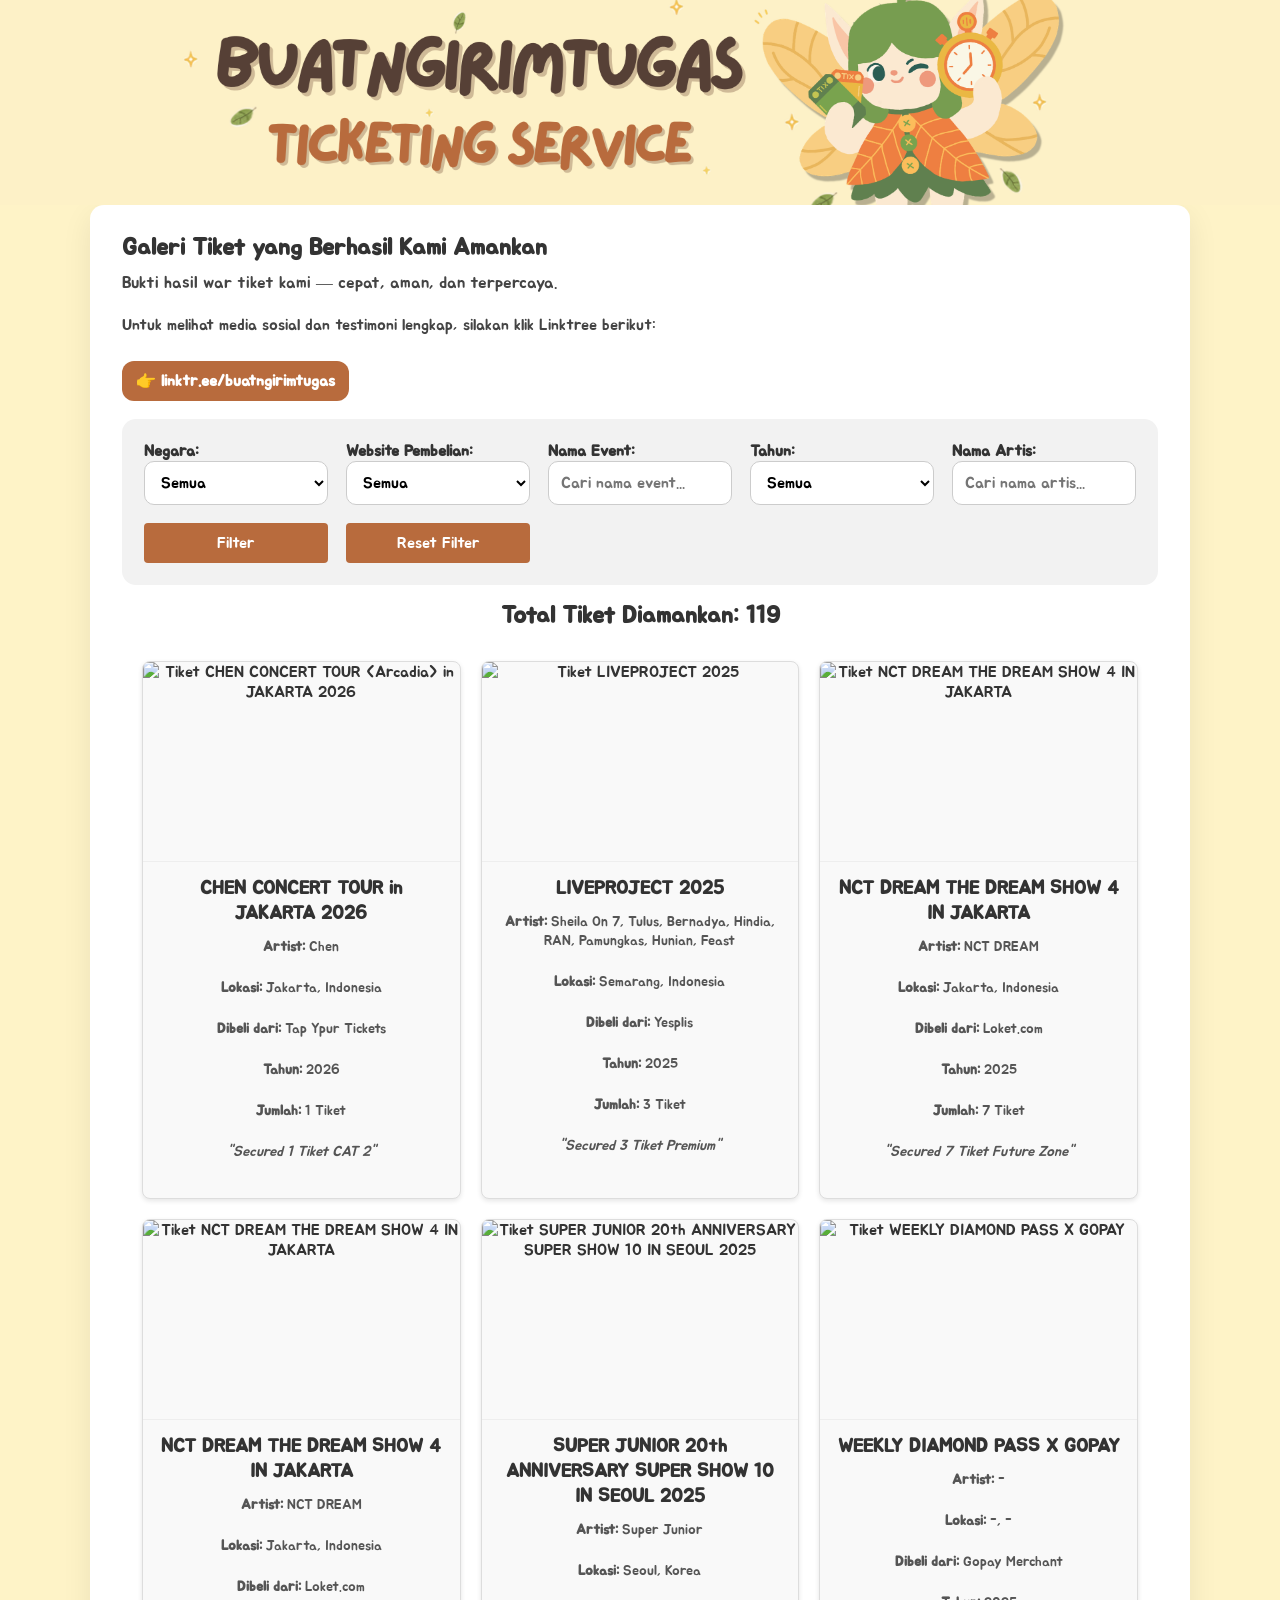
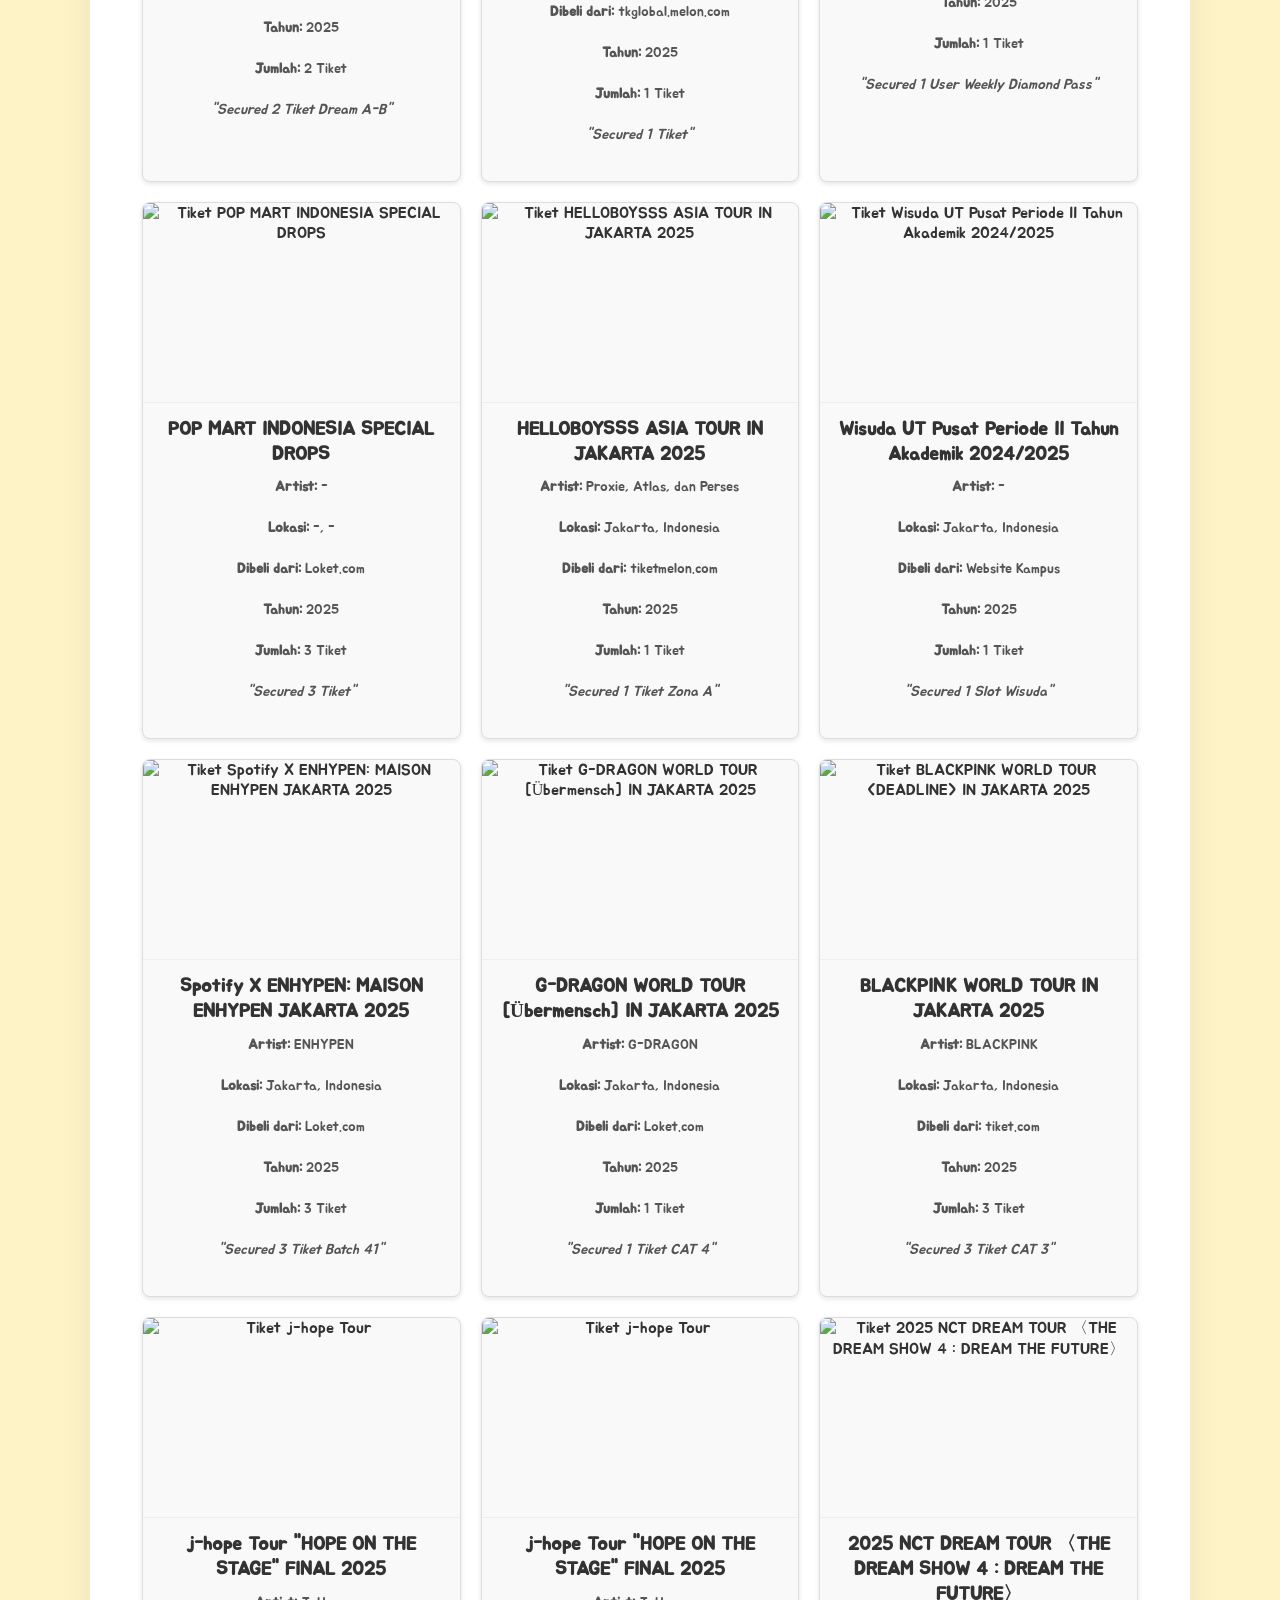
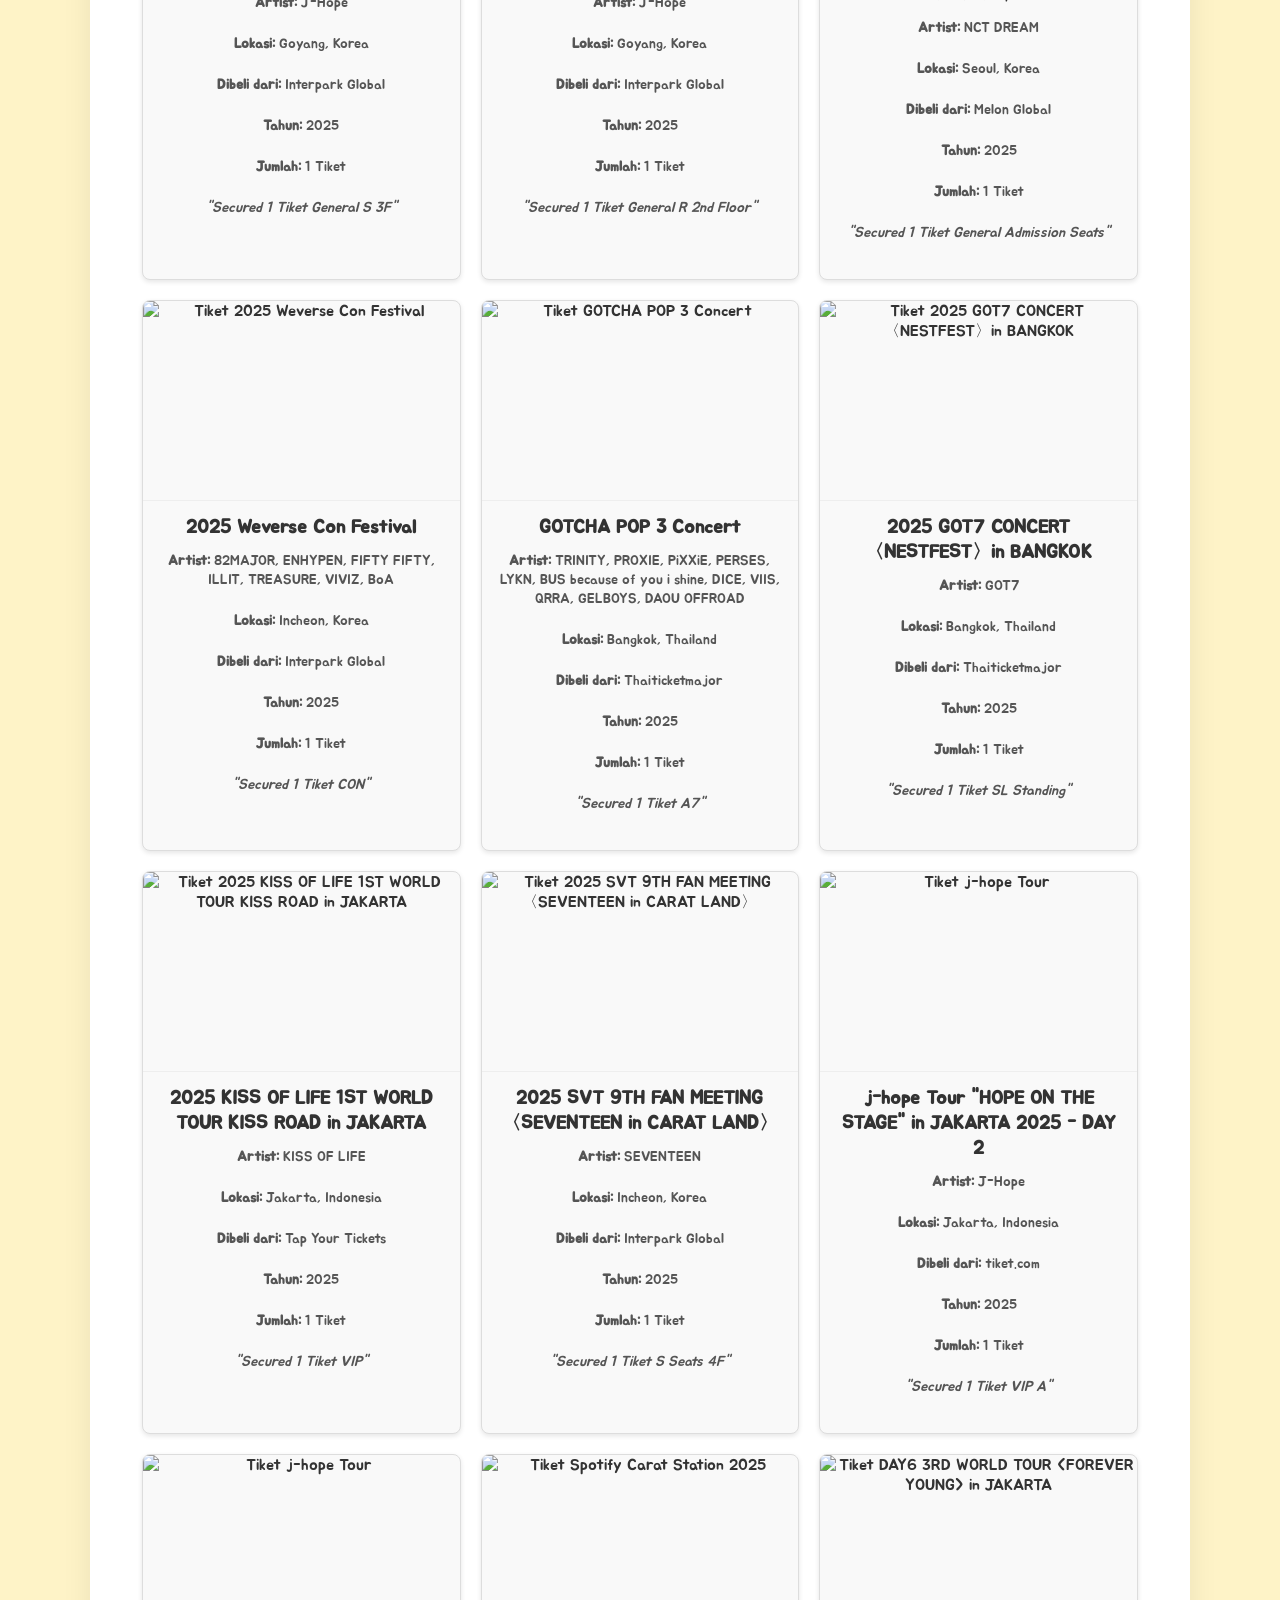
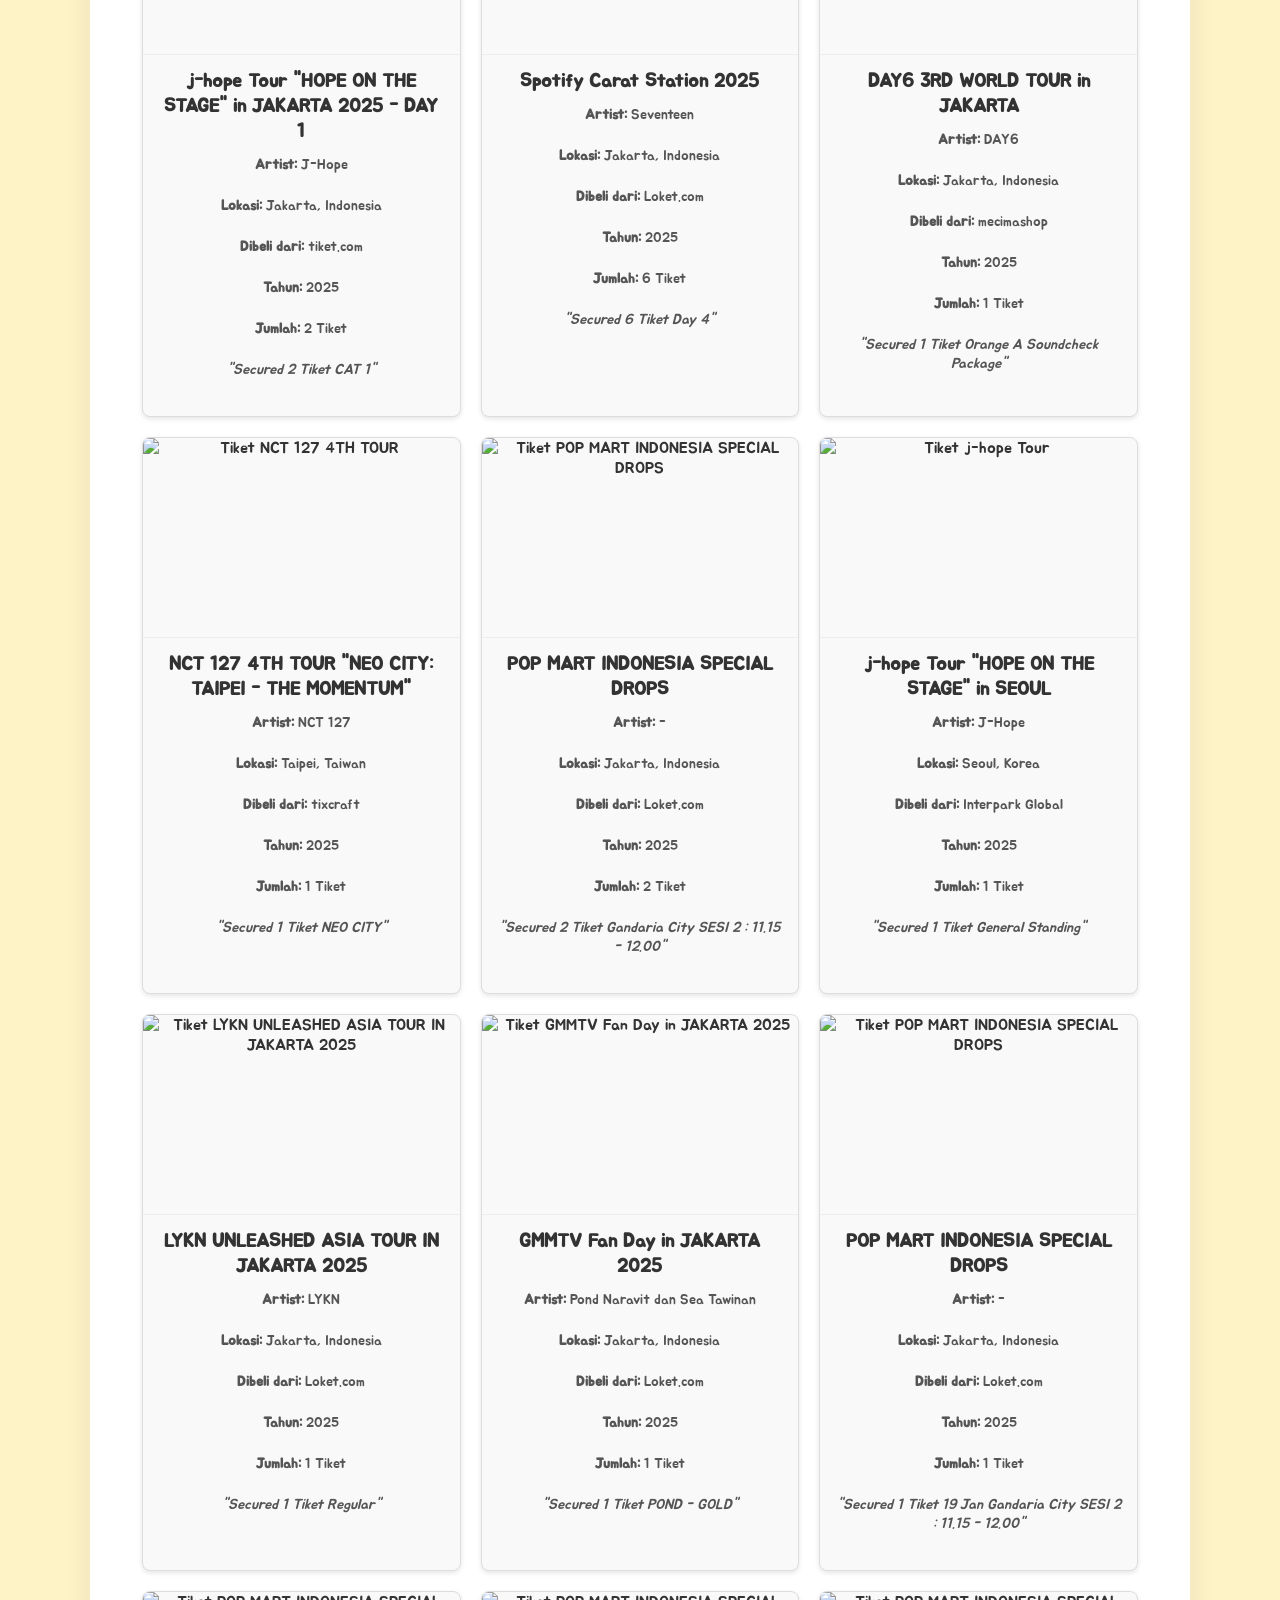
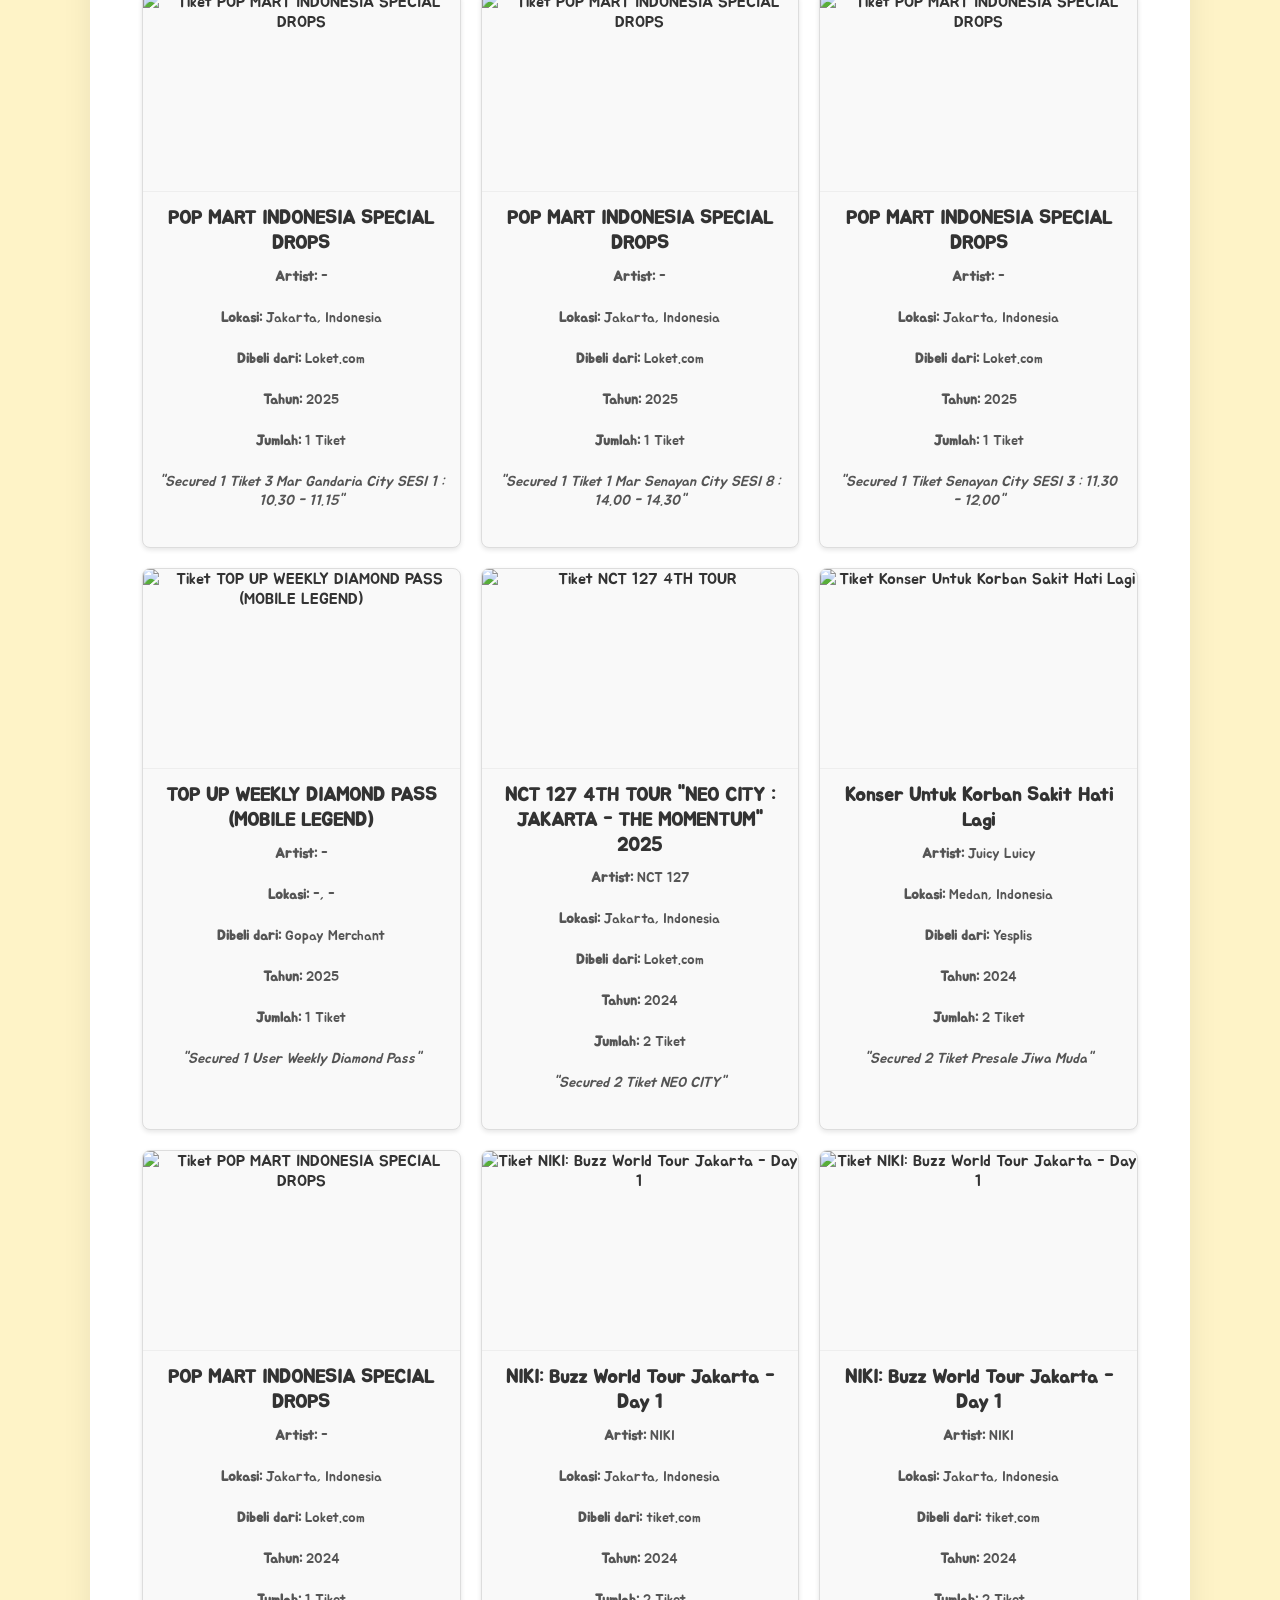
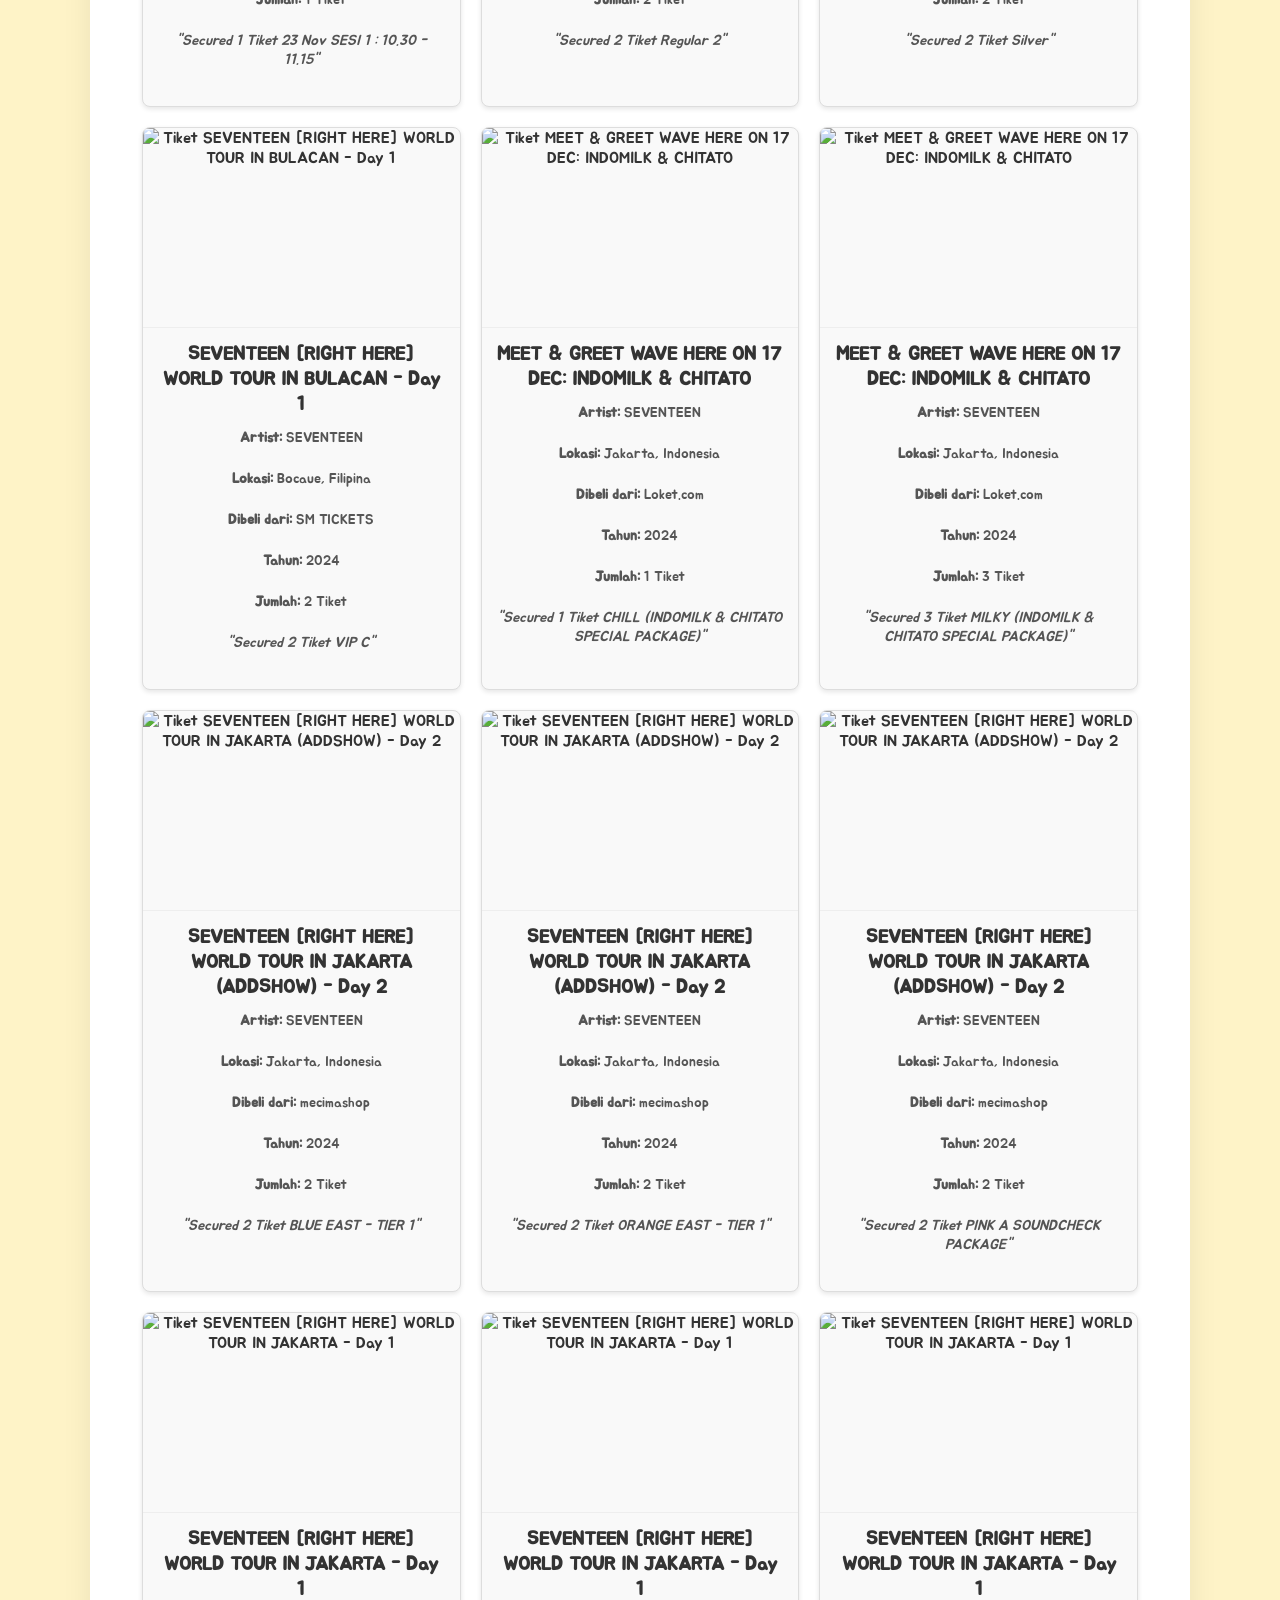
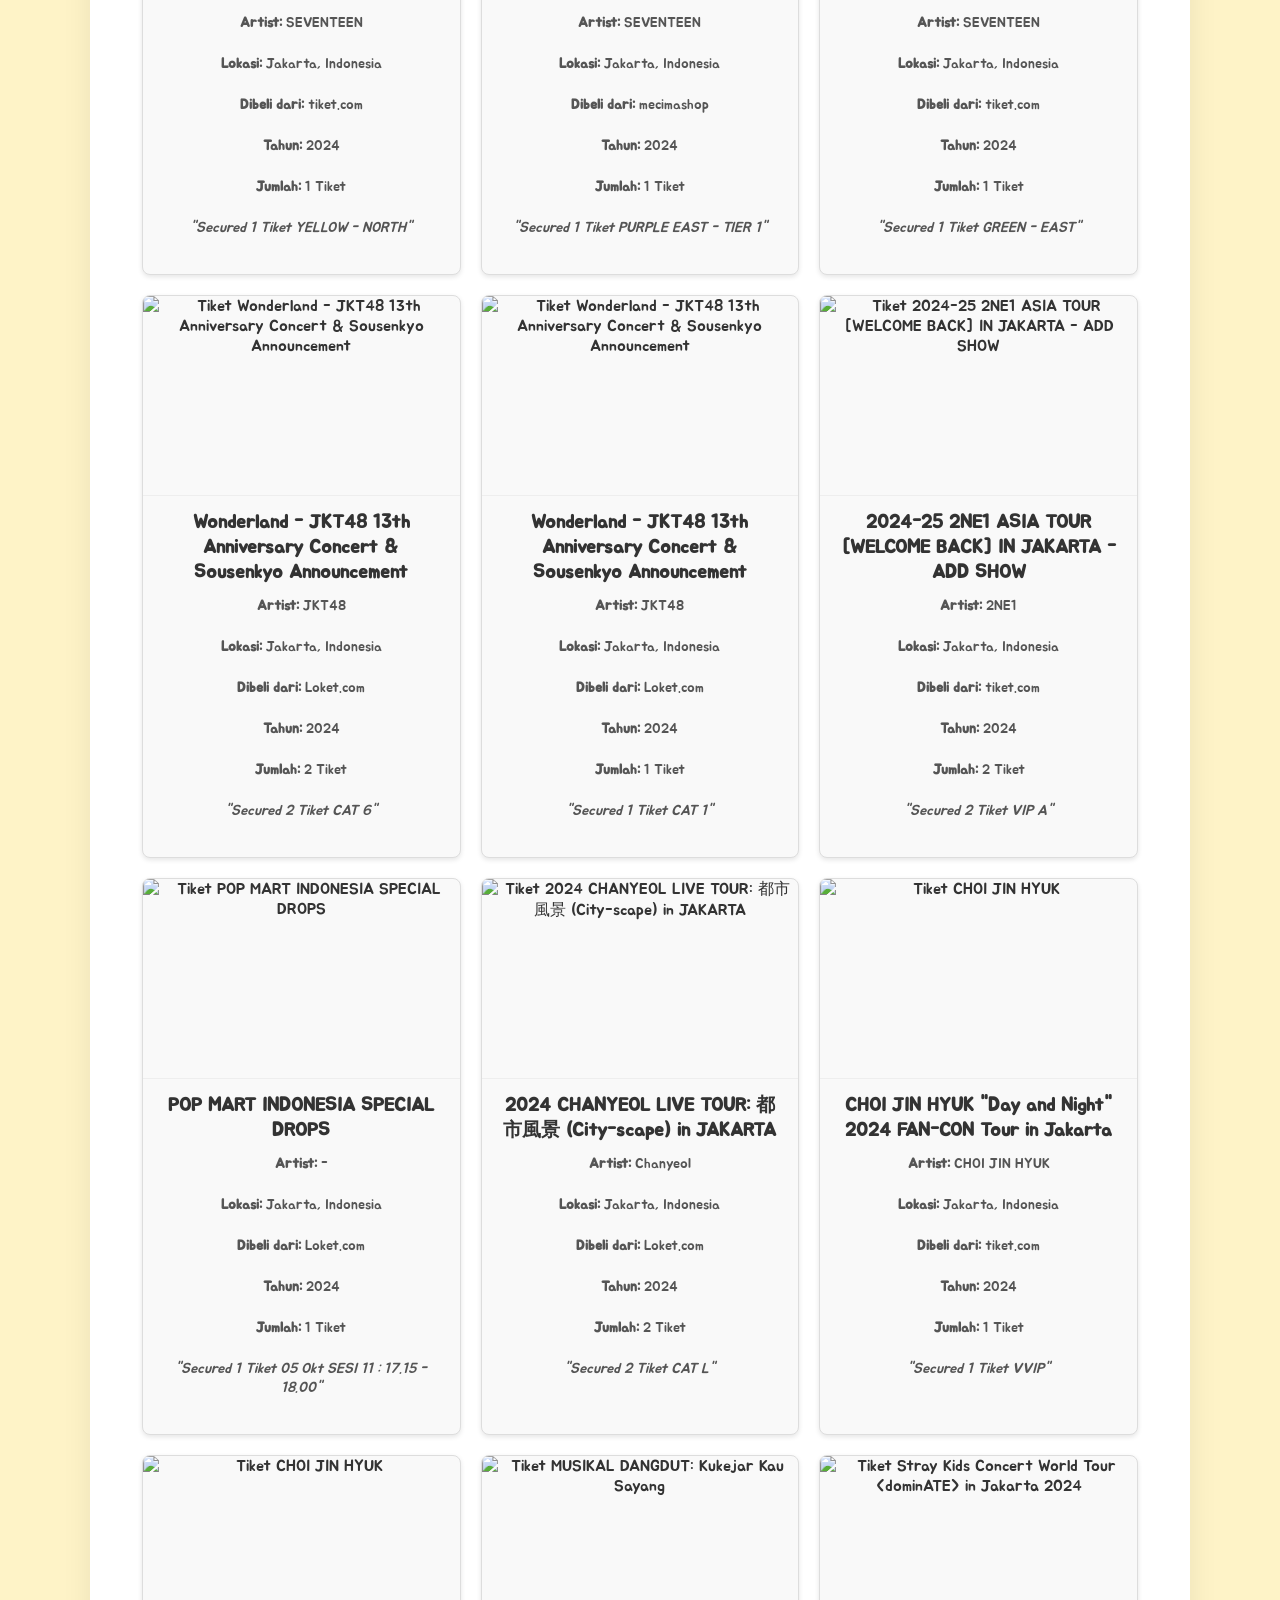
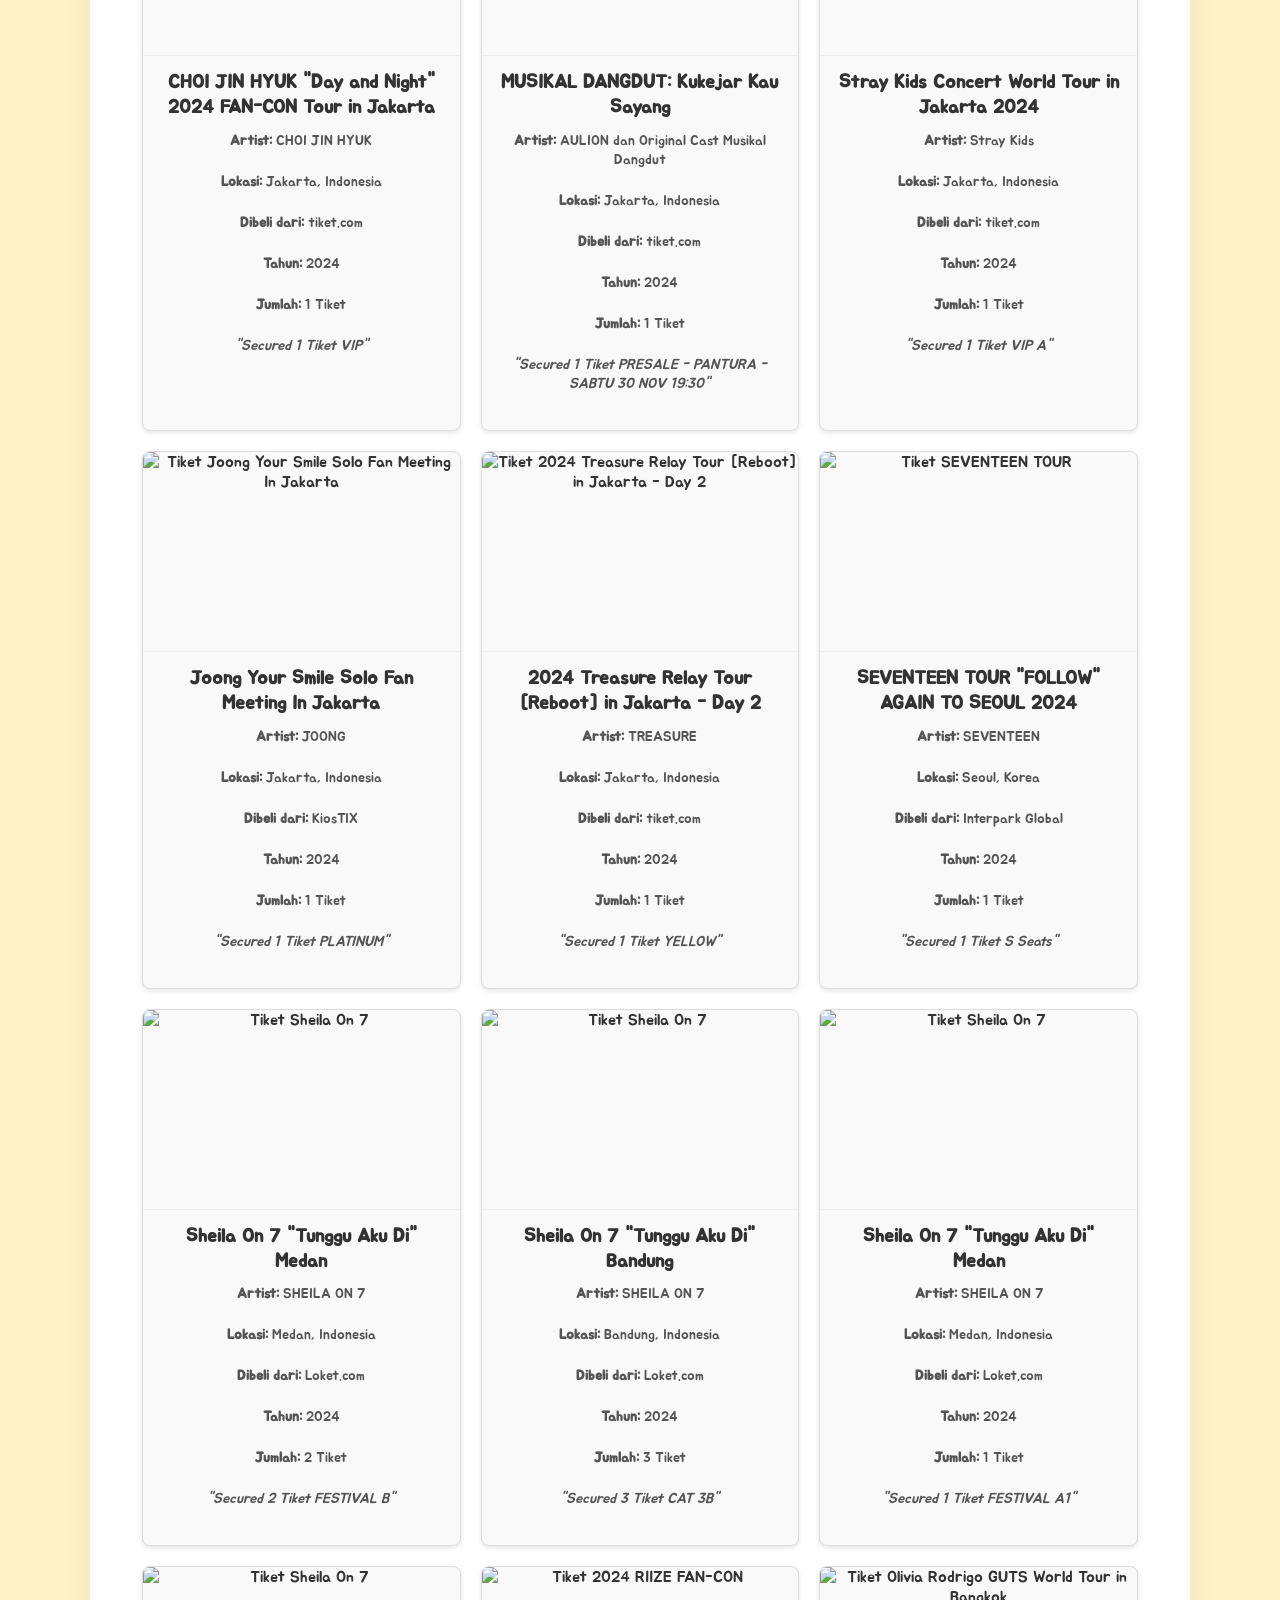
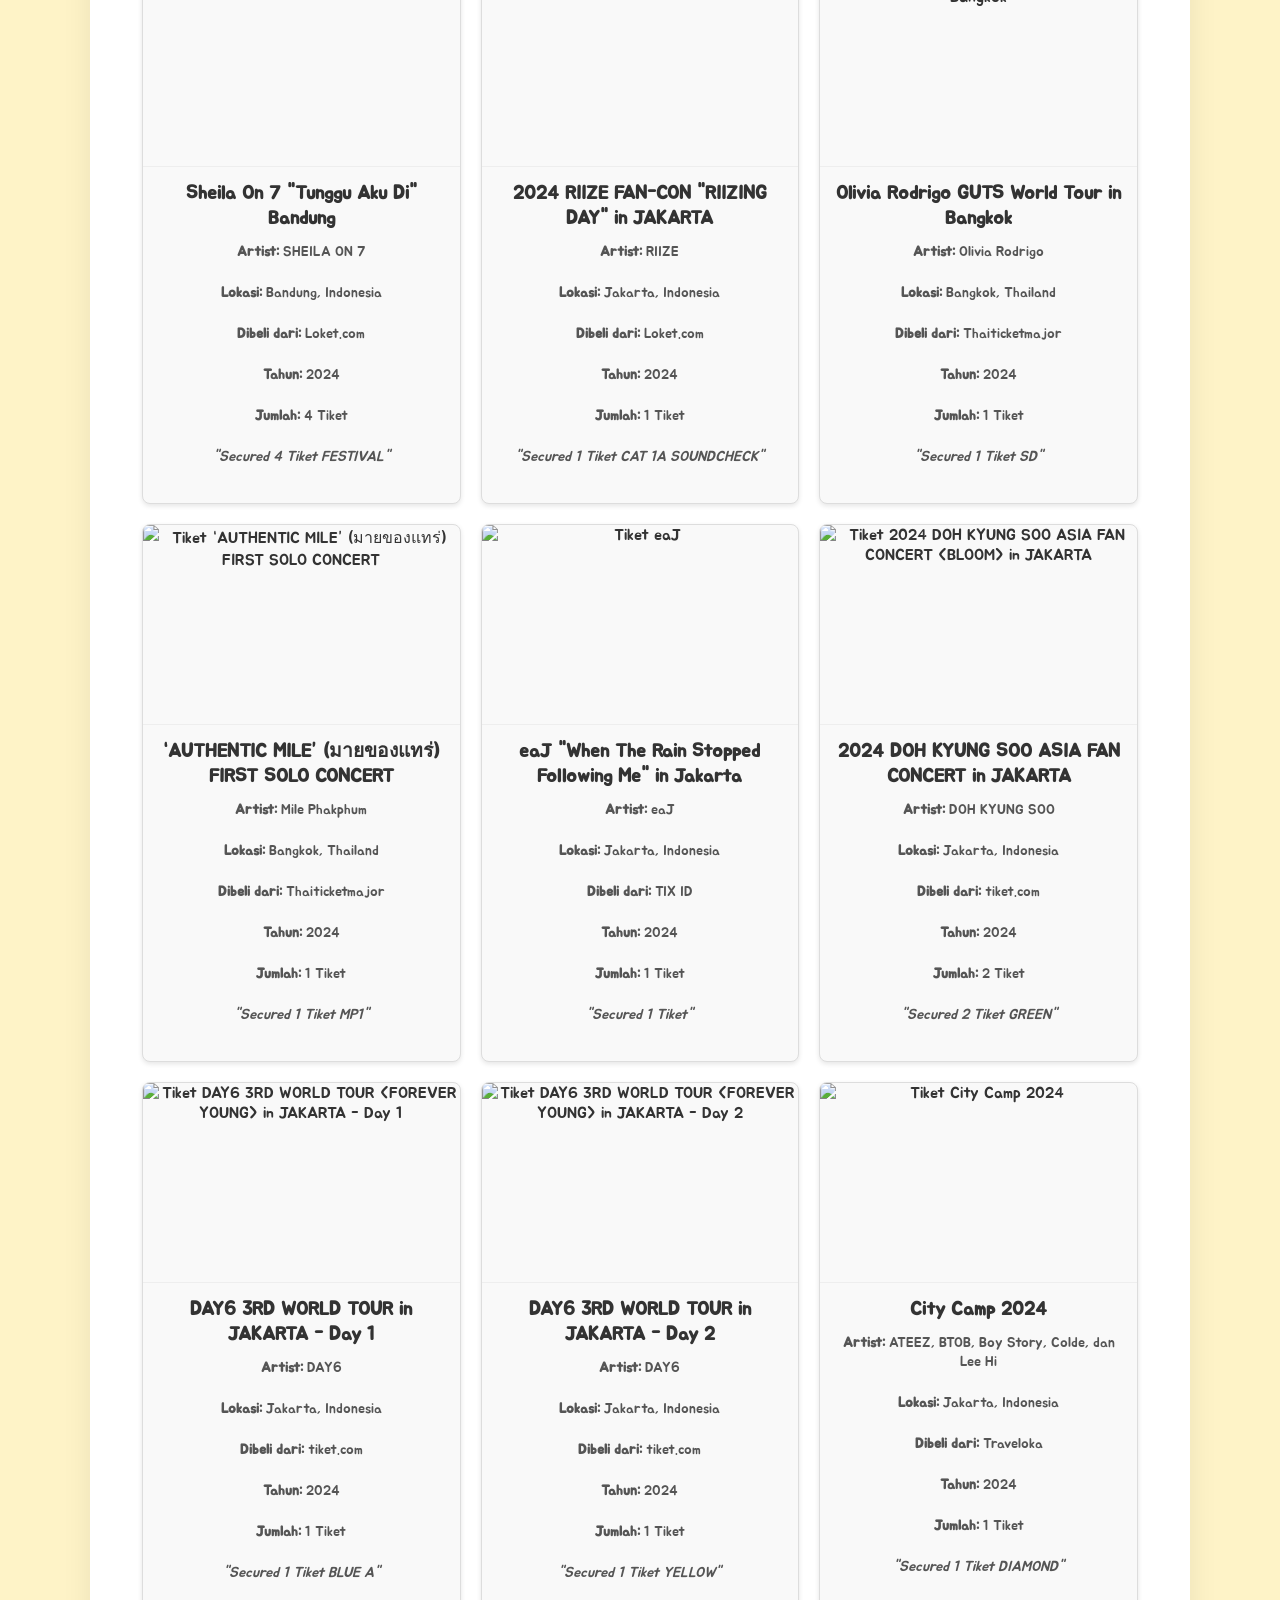
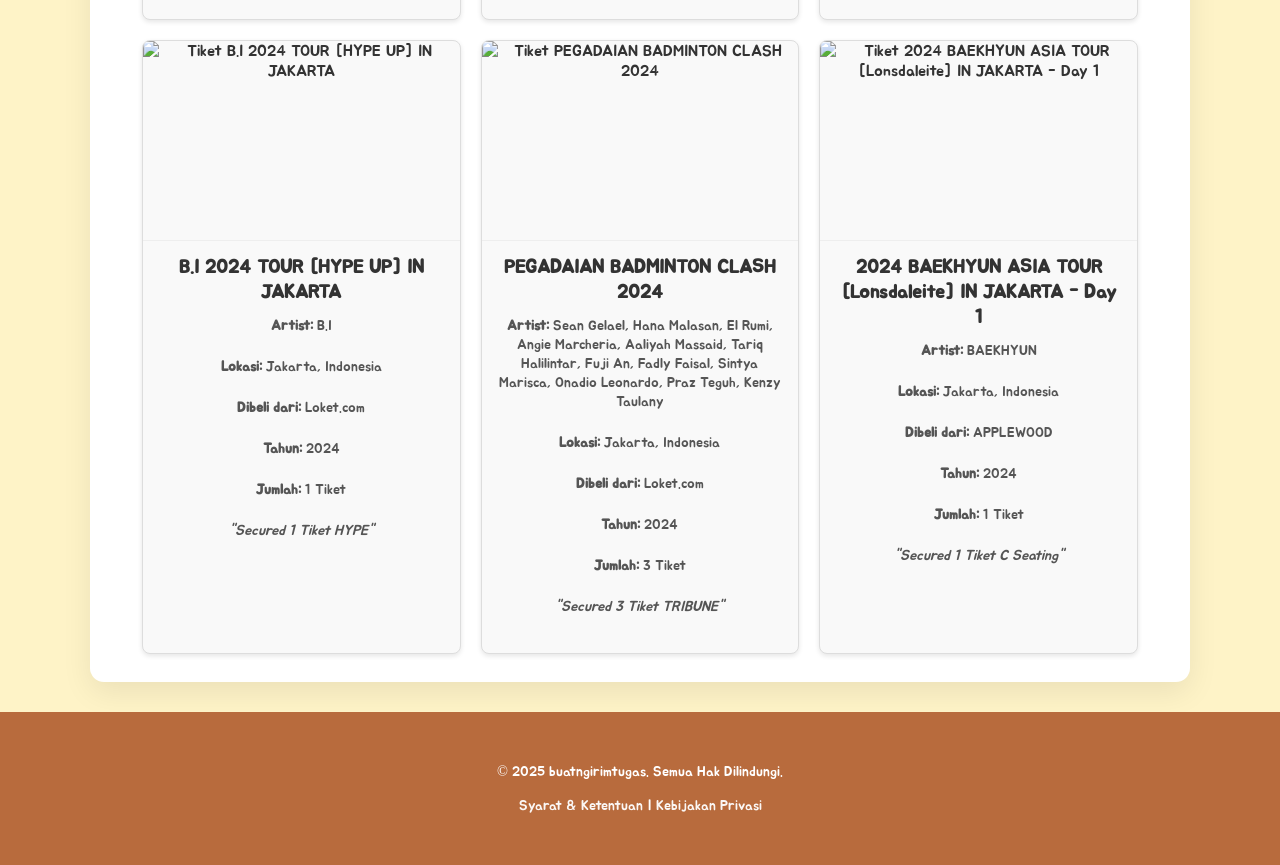
==== index.html @ e5c08e7d "Update and rename tiket-secured.html to index.html" ====
<!DOCTYPE html>
<html lang="id">
<head>
    <meta charset="UTF-8">
    <meta name="viewport" content="width=device-width, initial-scale=1.0">
    <title>Tiket yang Berhasil Diamankan - buatngirimtugas</title>

    <!-- Google Font -->
    <link rel="preconnect" href="https://fonts.googleapis.com">
    <link rel="preconnect" href="https://fonts.gstatic.com" crossorigin>
    <link href="https://fonts.googleapis.com/css2?family=Chewy&family=Jua&display=swap" rel="stylesheet">

    <link rel="stylesheet" href="style.css">
    
    <style>
        /* CSS Tambahan untuk halaman tiket-secured.html */
        
        .ticket-card {
            transition: transform 0.3s ease, box-shadow 0.3s ease;
        }
        .ticket-card:hover {
            transform: translateY(-5px);
            box-shadow: 0 10px 20px rgba(0,0,0,0.15);
        }
        .ticket-card p {
            margin: 6px 0;
        }
        .ticket-container {
            display: grid;
            grid-template-columns: repeat(auto-fit, minmax(250px, 1fr));
            gap: 20px;
        }

        body {
            font-family: 'Jua', cursive;
            margin: 0;
            padding: 0;
            background-color: #fef3c7;
            color: #333;
        }
        .container {
            width: min(1100px, 92%);
            margin: 0 auto;
            padding: 16px 0;
        }
        header {
            position: relative;
            color: #fff;
            text-align: center;

            background-image: url("header.png");
            background-size: cover;
            background-position: center;
            background-repeat: no-repeat;

            min-height: clamp(120px, 16vw, 230px);

            display: flex;
            align-items; center;
        }
        header h1 {
            margin: 0;
            padding: 0;
            font-size: 1.9rem;
        }
        nav ul {
            list-style: none;
            padding: 0;
            margin: 10px 0 0;

            display: flex;
            justify-content: center;
            gap: 14px;
            flex-wrap: wrap;
        }
        nav ul li {
            margin: 0;
        }
        nav a {
            color: #fff;
            text-decoration: none;
            text-transform: uppercase;
            font-size: 16px;
        }
        section {
            padding: 26px 28 px;
            background: #fff;
            margin: 18px 0;
            border-radius: 14px;
            box-shadow: 0 10px 30px rgba(0,0,0,0.08);
        }
        section.container {
            padding: 28px 32px;  /* bikin lebih lega kiri-kanan */
        }
        section.container h2 {
            margin: 0 0 10px;
        }
        section.container p {
            margin: 0 0 22px;
        }

        .filter-controls {
            font-family: 'Jua', cursive;
            display: grid;
            grid-template-columns: repeat(5, minmax(0, 1fr));
            gap: 18px;
            margin: 18px 0 16px;
            padding: 22px;
            background-color: #f2f2f2;
            border-radius: 14px;
        }
        .filter-controls label {
            font-family: 'Jua', cursive;
            font-weight: bold;
            margin-right: 5px;
        }
        .filter-controls select,
        .filter-controls input[type="text"] {
            font-family: 'Jua', cursive;
            padding: 10px 12px;
            border: 1px solid #ccc;
            border-radius: 10px;
            font-size: 1em;
            width: 100%; /* Lebar standar untuk input/select */
            height: 44px;
            box-sizing: border-box;
        }
        .filter-controls button {
            font-family: 'Jua', cursive;
            padding: 10px 20px;
            background-color: #b86b3d; /* Warna tombol dengan warna asli */
            color: white;
            border: none;
            border-radius: 4px;
            cursor: pointer;
            font-size: 1em;
            transition: background-color 0.3s ease;
        }
        .filter-controls button:hover {
            background-color: #564036; /* Hover ke warna lebih gelap */
        }
        .filter-item {
            min-width: 0;
        }

        .ticket-count {
            text-align: center;
            font-size: 1.5em;
            font-weight: bold;
            margin-bottom: 30px;
            color: #333;
        }
        .ticket-gallery {
            display: grid;
            grid-template-columns: repeat(auto-fit, minmax(280px, 1fr)); /* Responsif grid */
            gap: 20px;
            padding: 0 20px;
        }
        .ticket-item {
            background-color: #f9f9f9;
            border: 1px solid #ddd;
            border-radius: 8px;
            overflow: hidden;
            box-shadow: 0 2px 5px rgba(0,0,0,0.1);
            text-align: center;
            transition: transform 0.2s ease-in-out;
        }
        .ticket-item:hover {
            transform: translateY(-5px);
        }
        .ticket-item img {
            max-width: 100%;
            height: 200px; /* Tinggi gambar standar */
            object-fit: cover; /* Pastikan gambar mengisi area dengan baik */
            display: block;
            margin: 0 auto;
            border-bottom: 1px solid #eee;
        }
        .ticket-info {
            padding: 15px;
        }
        .ticket-info h3 {
            margin-top: 0;
            color: #333;
            font-size: 1.2em;
        }
        .ticket-info p {
            margin: 5px 0;
            font-size: 0.9em;
            color: #555;
        }
        .no-results {
            text-align: center;
            padding: 50px;
            font-size: 1.2em;
            color: #777;
        }
        footer {
            text-align: center;
            padding: 20px;
            background: #b86b3d; /* Menggunakan warna gelap senada */
            color: #fff;
            font-size: 0.9em;
            margin-top: 30px;
        }
        footer a {
            color: #fff;
            text-decoration: none;
        }
        .subtitle {
            margin: 6px 0 14px;
            font-size: 1.05rem;
            color: #444;
        }

        .linktree-text {
            margin: 0 0 8px;
            color: #444;
        }

        .linktree-link {
            display: inline-block;
            margin-top: 4px;
            padding: 10px 14px;
            border-radius: 12px;
            background: #b86b3d;
            color: white;
            font-weight: bold;
            text-decoration: none;
        }

        .linktree-link:hover {
            background: #564036;
        }



        /* Responsive adjustments */
        @media (max-width: 768px) {
            .filter-controls {
                flex-direction: column;
                align-items: center;
            }
            .filter-controls select,
            .filter-controls input[type="text"] {
                width: 90%;
            }
        }
    </style>
</head>
<body>
    <header>
        <div class="container">
            <h1><a href="index.html" style="color: #fff; text-decoration: none;"> </a></h1>
            <nav>
                <ul>
                    <li><a href="https://linktr.ee/buatngirimtugas" target="_blank" rel="noopener"> </a></li>
                </ul>
            </nav>
        </div>
    </header>

    <section class="container">
        <h2>Galeri Tiket yang Berhasil Kami Amankan</h2>
        <p class="subtitle">
            Bukti hasil war tiket kami — cepat, aman, dan terpercaya.
        </p>
        <p class="linktree-text">
            Untuk melihat media sosial dan testimoni lengkap, silakan klik Linktree berikut:
        </p>
        <a class="linktree-link" href="https://linktr.ee/buatngirimtugas" target="_blank" rel="noopener"">
            👉 linktr.ee/buatngirimtugas
        </a>

        <div class="filter-controls">
            <div>
                <label for="filter-country">Negara:</label>
                <select id="filter-country">
                    <option value="">Semua</option>
                    </select>
            </div>
            <div>
                <label for="filter-website">Website Pembelian:</label>
                <select id="filter-website">
                    <option value="">Semua</option>
                    </select>
            </div>
            <div>
                <label for="filter-event">Nama Event:</label>
                <input type="text" id="filter-event" placeholder="Cari nama event..." list="event-suggestions"/>
                <datalist id="event-suggestions"></datalist>
            </div>
            <div>
                <label for="filter-year">Tahun:</label>
                <select id="filter-year">
                    <option value="">Semua</option>
                    </select>
            </div>
            <div>
                <label for="filter-artist">Nama Artis:</label>
                <input type="text" id="filter-artist" placeholder="Cari nama artis..." list="artist-suggestions"/>
                <datalist id="artist-suggestions"></datalist>
            </div>
            <button onclick="applyFilters()">Filter</button>
            <button onclick="resetFilters()">Reset Filter</button>
        </div>

        <div class="ticket-count">
            Total Tiket Diamankan: <span id="secured-ticket-count">0</span>
        </div>

        <div id="ticket-gallery" class="ticket-gallery">
            <div class="no-results" id="no-results-message" style="display: none;">
                Tidak ada tiket yang cocok dengan filter Anda.
            </div>
        </div>
    </section>

    <footer>
        <div class="container">
            <p>&copy; 2025 buatngirimtugas. Semua Hak Dilindungi.</p>
            <p><a href="terms-conditions.html">Syarat & Ketentuan</a> | <a href="privacy-policy.html">Kebijakan Privasi</a></p>
        </div>
    </footer>

    <script>
        const allTickets = [
            {
                id: 1,
                image: "https://i.imgur.com/Nqv6AzY.png", // Imgur direct link, removed _d.png?maxwidth... part
                eventName: 'CHEN CONCERT TOUR <Arcadia> in JAKARTA 2026',
                artist: 'Chen',
                country: 'Indonesia',
                city: 'Jakarta',
                purchaseWebsite: 'Tap Ypur Tickets',
                year: 2026,
                notes: 'Secured 1 Tiket CAT 2',
                quantity: 1 // Tambahkan quantity
            },
            {
                id: 2,
                image: "https://pbs.twimg.com/media/G4xpMF2agAAPcRb?format=jpg&name=900x900", // Imgur direct link, removed _d.png?maxwidth... part
                eventName: 'LIVEPROJECT 2025',
                artist: 'Sheila On 7, Tulus, Bernadya, Hindia, RAN, Pamungkas, Hunian, Feast',
                country: 'Indonesia',
                city: 'Semarang',
                purchaseWebsite: 'Yesplis',
                year: 2025,
                notes: 'Secured 3 Tiket Premium',
                quantity: 3 // Tambahkan quantity
            },
            {
                id: 3,
                image: "https://pbs.twimg.com/media/G4xoAghaQAAhkMq?format=jpg&name=900x900", // Imgur direct link, removed _d.png?maxwidth... part
                eventName: 'NCT DREAM THE DREAM SHOW 4 IN JAKARTA',
                artist: 'NCT DREAM',
                country: 'Indonesia',
                city: 'Jakarta',
                purchaseWebsite: 'Loket.com',
                year: 2025,
                notes: 'Secured 7 Tiket Future Zone',
                quantity: 7 // Tambahkan quantity
            },
            {
                id: 4,
                image: "https://pbs.twimg.com/media/G4xnmdnaAAAroQg?format=jpg&name=small", // Imgur direct link, removed _d.png?maxwidth... part
                eventName: 'NCT DREAM THE DREAM SHOW 4 IN JAKARTA',
                artist: 'NCT DREAM',
                country: 'Indonesia',
                city: 'Jakarta',
                purchaseWebsite: 'Loket.com',
                year: 2025,
                notes: 'Secured 2 Tiket Dream A-B',
                quantity: 2 // Tambahkan quantity
            },
            {
                id: 5,
                image: "https://pbs.twimg.com/media/G4xnO6aacAAvtWO?format=jpg&name=small", // Imgur direct link, removed _d.png?maxwidth... part
                eventName: 'SUPER JUNIOR 20th ANNIVERSARY SUPER SHOW 10 IN SEOUL 2025',
                artist: 'Super Junior',
                country: 'Korea',
                city: 'Seoul',
                purchaseWebsite: 'tkglobal.melon.com',
                year: 2025,
                notes: 'Secured 1 Tiket',
                quantity: 1 // Tambahkan quantity
            },
            {
                id: 6,
                image: "https://pbs.twimg.com/media/G4xm8obaoAAv-5-?format=jpg&name=small", // Imgur direct link, removed _d.png?maxwidth... part
                eventName: 'WEEKLY DIAMOND PASS X GOPAY',
                artist: '-',
                country: '-',
                city: '-',
                purchaseWebsite: 'Gopay Merchant',
                year: 2025,
                notes: 'Secured 1 User Weekly Diamond Pass',
                quantity: 1 // Tambahkan quantity
            },
            {
                id: 7,
                image: "https://pbs.twimg.com/media/G4xms6qaMAA4Pn3?format=jpg&name=900x900", // Imgur direct link, removed _d.png?maxwidth... part
                eventName: 'POP MART INDONESIA SPECIAL DROPS',
                artist: '-',
                country: '-',
                city: '-',
                purchaseWebsite: 'Loket.com',
                year: 2025,
                notes: 'Secured 3 Tiket',
                quantity: 3 // Tambahkan quantity
            },
            {
                id: 8,
                image: "https://i.imgur.com/pfEb49m.png", // Imgur direct link, removed _d.png?maxwidth... part
                eventName: 'HELLOBOYSSS ASIA TOUR IN JAKARTA 2025',
                artist: 'Proxie, Atlas, dan Perses',
                country: 'Indonesia',
                city: 'Jakarta',
                purchaseWebsite: 'tiketmelon.com',
                year: 2025,
                notes: 'Secured 1 Tiket Zona A',
                quantity: 1 // Tambahkan quantity
            },
            {
                id: 9,
                image: 'https://i.imgur.com/Yh5LYts.png', // Placeholder, Ganti dengan URL gambar BLACKPINK Anda
                eventName: 'Wisuda UT Pusat Periode II Tahun Akademik 2024/2025',
                artist: '-',
                country: 'Indonesia',
                city: 'Jakarta',
                purchaseWebsite: 'Website Kampus',
                year: 2025,
                notes: 'Secured 1 Slot Wisuda',
                quantity: 1 // Contoh: jika dapat 2 tiket
            },
            {
                id: 10,
                image: 'https://i.imgur.com/zKdEW6D.png', // Imgur direct link, removed _d.png?maxwidth... part
                eventName: 'Spotify X ENHYPEN: MAISON ENHYPEN JAKARTA 2025',
                artist: 'ENHYPEN',
                country: 'Indonesia',
                city: 'Jakarta',
                purchaseWebsite: 'Loket.com',
                year: 2025,
                notes: 'Secured 3 Tiket Batch 41',
                quantity: 3 // Menunjukkan 3 tiket untuk entri ini
            },
            {
                id: 11,
                image: 'https://i.imgur.com/Xh9r3bg.png', // Placeholder, Ganti dengan URL gambar Taylor Swift Anda
                eventName: 'G-DRAGON WORLD TOUR [Übermensch] IN JAKARTA 2025',
                artist: 'G-DRAGON',
                country: 'Indonesia',
                city: 'Jakarta',
                purchaseWebsite: 'Loket.com',
                year: 2025,
                notes: 'Secured 1 Tiket CAT 4',
                quantity: 1
            },
            {
                id: 12,
                image: 'https://i.imgur.com/FVt4oiA.png', // Placeholder, Ganti dengan URL gambar Ed Sheeran Anda
                eventName: 'BLACKPINK WORLD TOUR <DEADLINE> IN JAKARTA 2025',
                artist: 'BLACKPINK',
                country: 'Indonesia',
                city: 'Jakarta',
                purchaseWebsite: 'tiket.com',
                year: 2025,
                notes: 'Secured 3 Tiket CAT 3',
                quantity: 3 // Contoh: jika dapat 4 tiket
            },
            {
                id: 13,
                image: 'https://i.imgur.com/FPyXVk0.png', // Placeholder, Ganti dengan URL gambar NCT Dream Anda
                eventName: 'j-hope Tour "HOPE ON THE STAGE" FINAL 2025',
                artist: 'J-Hope',
                country: 'Korea',
                city: 'Goyang',
                purchaseWebsite: 'Interpark Global',
                year: 2025,
                notes: 'Secured 1 Tiket General S 3F',
                quantity: 1 // Contoh: jika dapat 2 tiket
            },
            {
                id: 14,
                image: 'https://i.imgur.com/YFlAhSt.png', // Placeholder, Ganti dengan URL gambar MotoGP Anda
                eventName: 'j-hope Tour "HOPE ON THE STAGE" FINAL 2025',
                artist: 'J-Hope',
                country: 'Korea',
                city: 'Goyang',
                purchaseWebsite: 'Interpark Global',
                year: 2025,
                notes: 'Secured 1 Tiket General R 2nd Floor',
                quantity: 1
            },
            {
                id: 15,
                image: 'https://i.imgur.com/MJsUSAr.png', // Placeholder, Ganti dengan URL gambar MotoGP Anda
                eventName: '2025 NCT DREAM TOUR 〈THE DREAM SHOW 4 : DREAM THE FUTURE〉',
                artist: 'NCT DREAM',
                country: 'Korea',
                city: 'Seoul',
                purchaseWebsite: 'Melon Global',
                year: 2025,
                notes: 'Secured 1 Tiket General Admission Seats',
                quantity: 1
            },
            {
                id: 16,
                image: 'https://i.imgur.com/LhI4MJd.png', // Placeholder, Ganti dengan URL gambar MotoGP Anda
                eventName: '2025 Weverse Con Festival',
                artist: '82MAJOR, ENHYPEN, FIFTY FIFTY, ILLIT, TREASURE, VIVIZ, BoA',
                country: 'Korea',
                city: 'Incheon',
                purchaseWebsite: 'Interpark Global',
                year: 2025,
                notes: 'Secured 1 Tiket CON',
                quantity: 1
            },
            {
                id: 17,
                image: 'https://i.imgur.com/9wLVdJP.png', // Placeholder, Ganti dengan URL gambar MotoGP Anda
                eventName: 'GOTCHA POP 3 Concert',
                artist: 'TRINITY, PROXIE, PiXXiE, PERSES, LYKN, BUS because of you i shine, DICE, VIIS, QRRA, GELBOYS, DAOU OFFROAD',
                country: 'Thailand',
                city: 'Bangkok',
                purchaseWebsite: 'Thaiticketmajor',
                year: 2025,
                notes: 'Secured 1 Tiket A7',
                quantity: 1
            },
            {
                id: 18,
                image: 'https://i.imgur.com/6a9A14f.png', // Placeholder, Ganti dengan URL gambar MotoGP Anda
                eventName: '2025 GOT7 CONCERT〈NESTFEST〉in BANGKOK',
                artist: 'GOT7',
                country: 'Thailand',
                city: 'Bangkok',
                purchaseWebsite: 'Thaiticketmajor',
                year: 2025,
                notes: 'Secured 1 Tiket SL Standing',
                quantity: 1
            },
            {
                id: 19,
                image: 'https://i.imgur.com/aetMnTn.png', // Placeholder, Ganti dengan URL gambar MotoGP Anda
                eventName: '2025 KISS OF LIFE 1ST WORLD TOUR KISS ROAD in JAKARTA',
                artist: 'KISS OF LIFE',
                country: 'Indonesia',
                city: 'Jakarta',
                purchaseWebsite: 'Tap Your Tickets',
                year: 2025,
                notes: 'Secured 1 Tiket VIP',
                quantity: 1
            },
            {
                id: 20,
                image: 'https://i.imgur.com/YS0F3kq.png', // Placeholder, Ganti dengan URL gambar MotoGP Anda
                eventName: '2025 SVT 9TH FAN MEETING〈SEVENTEEN in CARAT LAND〉',
                artist: 'SEVENTEEN',
                country: 'Korea',
                city: 'Incheon',
                purchaseWebsite: 'Interpark Global',
                year: 2025,
                notes: 'Secured 1 Tiket S Seats 4F',
                quantity: 1
            },
            {
                id: 21,
                image: 'https://i.imgur.com/AqhLzy5.png', // Placeholder, Ganti dengan URL gambar MotoGP Anda
                eventName: 'j-hope Tour "HOPE ON THE STAGE" in JAKARTA 2025 - DAY 2',
                artist: 'J-Hope',
                country: 'Indonesia',
                city: 'Jakarta',
                purchaseWebsite: 'tiket.com',
                year: 2025,
                notes: 'Secured 1 Tiket VIP A',
                quantity: 1
            },
            {
                id: 22,
                image: 'https://i.imgur.com/J9FwAxJ.png', // Placeholder, Ganti dengan URL gambar MotoGP Anda
                eventName: 'j-hope Tour "HOPE ON THE STAGE" in JAKARTA 2025 - DAY 1',
                artist: 'J-Hope',
                country: 'Indonesia',
                city: 'Jakarta',
                purchaseWebsite: 'tiket.com',
                year: 2025,
                notes: 'Secured 2 Tiket CAT 1',
                quantity: 2
            },
            {
                id: 23,
                image: 'https://i.imgur.com/mhvB4vV.png', // Placeholder, Ganti dengan URL gambar MotoGP Anda
                eventName: 'Spotify Carat Station 2025',
                artist: 'Seventeen',
                country: 'Indonesia',
                city: 'Jakarta',
                purchaseWebsite: 'Loket.com',
                year: 2025,
                notes: 'Secured 6 Tiket Day 4',
                quantity: 6
            },
            {
                id: 24,
                image: 'https://i.imgur.com/ODdYba0.png', // Placeholder, Ganti dengan URL gambar MotoGP Anda
                eventName: 'DAY6 3RD WORLD TOUR <FOREVER YOUNG> in JAKARTA',
                artist: 'DAY6',
                country: 'Indonesia',
                city: 'Jakarta',
                purchaseWebsite: 'mecimashop',
                year: 2025,
                notes: 'Secured 1 Tiket Orange A Soundcheck Package',
                quantity: 1
            },
            {
                id: 25,
                image: 'https://i.imgur.com/kJmA6PQ.png', // Placeholder, Ganti dengan URL gambar MotoGP Anda
                eventName: 'NCT 127 4TH TOUR "NEO CITY: TAIPEI - THE MOMENTUM"',
                artist: 'NCT 127',
                country: 'Taiwan',
                city: 'Taipei',
                purchaseWebsite: 'tixcraft',
                year: 2025,
                notes: 'Secured 1 Tiket NEO CITY',
                quantity: 1
            },
            {
                id: 26,
                image: 'https://i.imgur.com/fYtTIQk.png', // Placeholder, Ganti dengan URL gambar MotoGP Anda
                eventName: 'POP MART INDONESIA SPECIAL DROPS',
                artist: '-',
                country: 'Indonesia',
                city: 'Jakarta',
                purchaseWebsite: 'Loket.com',
                year: 2025,
                notes: 'Secured 2 Tiket Gandaria City SESI 2 : 11.15 - 12.00',
                quantity: 2
            },
            {
                id: 27,
                image: 'https://i.imgur.com/HWubP7v.png', // Placeholder, Ganti dengan URL gambar MotoGP Anda
                eventName: 'j-hope Tour "HOPE ON THE STAGE" in SEOUL',
                artist: 'J-Hope',
                country: 'Korea',
                city: 'Seoul',
                purchaseWebsite: 'Interpark Global',
                year: 2025,
                notes: 'Secured 1 Tiket General Standing',
                quantity: 1
            },
            {
                id: 28,
                image: 'https://i.imgur.com/qOeugRU.png', // Placeholder, Ganti dengan URL gambar MotoGP Anda
                eventName: 'LYKN UNLEASHED ASIA TOUR IN JAKARTA 2025',
                artist: 'LYKN',
                country: 'Indonesia',
                city: 'Jakarta',
                purchaseWebsite: 'Loket.com',
                year: 2025,
                notes: 'Secured 1 Tiket Regular',
                quantity: 1
            },
            {
                id: 29,
                image: 'https://i.imgur.com/ZBHBEYV.png', // Placeholder, Ganti dengan URL gambar MotoGP Anda
                eventName: 'GMMTV Fan Day in JAKARTA 2025',
                artist: 'Pond Naravit dan Sea Tawinan',
                country: 'Indonesia',
                city: 'Jakarta',
                purchaseWebsite: 'Loket.com',
                year: 2025,
                notes: 'Secured 1 Tiket POND - GOLD',
                quantity: 1
            },
            {
                id: 30,
                image: 'https://i.imgur.com/O0wJhm9.png', // Placeholder, Ganti dengan URL gambar MotoGP Anda
                eventName: 'POP MART INDONESIA SPECIAL DROPS',
                artist: '-',
                country: 'Indonesia',
                city: 'Jakarta',
                purchaseWebsite: 'Loket.com',
                year: 2025,
                notes: 'Secured 1 Tiket 19 Jan Gandaria City SESI 2 : 11.15 - 12.00',
                quantity: 1
            },
            {
                id: 31,
                image: 'https://i.imgur.com/xZksqYa.png', // Placeholder, Ganti dengan URL gambar MotoGP Anda
                eventName: 'POP MART INDONESIA SPECIAL DROPS',
                artist: '-',
                country: 'Indonesia',
                city: 'Jakarta',
                purchaseWebsite: 'Loket.com',
                year: 2025,
                notes: 'Secured 1 Tiket 3 Mar Gandaria City SESI 1 : 10.30 - 11.15',
                quantity: 1
            },
            {
                id: 32,
                image: 'https://i.imgur.com/oQu8BSn.png', // Placeholder, Ganti dengan URL gambar MotoGP Anda
                eventName: 'POP MART INDONESIA SPECIAL DROPS',
                artist: '-',
                country: 'Indonesia',
                city: 'Jakarta',
                purchaseWebsite: 'Loket.com',
                year: 2025,
                notes: 'Secured 1 Tiket 1 Mar Senayan City SESI 8 : 14.00 - 14.30',
                quantity: 1
            },
            {
                id: 33,
                image: 'https://i.imgur.com/JuuC4mz.png', // Placeholder, Ganti dengan URL gambar MotoGP Anda
                eventName: 'POP MART INDONESIA SPECIAL DROPS',
                artist: '-',
                country: 'Indonesia',
                city: 'Jakarta',
                purchaseWebsite: 'Loket.com',
                year: 2025,
                notes: 'Secured 1 Tiket Senayan City SESI 3 : 11.30 - 12.00',
                quantity: 1
            },
            {
                id: 34,
                image: 'https://i.imgur.com/yM5GtkD.png', // Placeholder, Ganti dengan URL gambar MotoGP Anda
                eventName: 'TOP UP WEEKLY DIAMOND PASS (MOBILE LEGEND)',
                artist: '-',
                country: '-',
                city: '-',
                purchaseWebsite: 'Gopay Merchant',
                year: 2025,
                notes: 'Secured 1 User Weekly Diamond Pass',
                quantity: 1
            },
            {
                id: 35,
                image: 'https://pbs.twimg.com/media/GebafmuaoAAom8l?format=jpg&name=small',
                eventName: 'NCT 127 4TH TOUR "NEO CITY : JAKARTA - THE MOMENTUM" 2025',
                artist: 'NCT 127',
                country: 'Indonesia',
                city: 'Jakarta',
                purchaseWebsite: 'Loket.com',
                year: 2024,
                notes: 'Secured 2 Tiket NEO CITY',
                quantity: 2
            },
            {
                id: 36,
                image: 'https://pbs.twimg.com/media/GebaK9TaIAAwy_T?format=jpg&name=small',
                eventName: 'Konser Untuk Korban Sakit Hati Lagi',
                artist: 'Juicy Luicy',
                country: 'Indonesia',
                city: 'Medan',
                purchaseWebsite: 'Yesplis',
                year: 2024,
                notes: 'Secured 2 Tiket Presale Jiwa Muda',
                quantity: 2
            },
            {
                id: 37,
                image: 'https://pbs.twimg.com/media/GebRow4aIAExvWk?format=jpg&name=small',
                eventName: 'POP MART INDONESIA SPECIAL DROPS',
                artist: '-',
                country: 'Indonesia',
                city: 'Jakarta',
                purchaseWebsite: 'Loket.com',
                year: 2024,
                notes: 'Secured 1 Tiket 23 Nov SESI 1 : 10.30 - 11.15',
                quantity: 1
            },
            {
                id: 38,
                image: 'https://pbs.twimg.com/media/GebQlpua0AAr8aI?format=jpg&name=small',
                eventName: 'NIKI: Buzz World Tour Jakarta - Day 1',
                artist: 'NIKI',
                country: 'Indonesia',
                city: 'Jakarta',
                purchaseWebsite: 'tiket.com',
                year: 2024,
                notes: 'Secured 2 Tiket Regular 2',
                quantity: 2
            },
            {
                id: 39,
                image: 'https://pbs.twimg.com/media/GebQXIRbcAAh2AT?format=jpg&name=small',
                eventName: 'NIKI: Buzz World Tour Jakarta - Day 1',
                artist: 'NIKI',
                country: 'Indonesia',
                city: 'Jakarta',
                purchaseWebsite: 'tiket.com',
                year: 2024,
                notes: 'Secured 2 Tiket Silver',
                quantity: 2
            },
            {
                id: 40,
                image: 'https://pbs.twimg.com/media/GebP17EaMAATGp4?format=jpg&name=small',
                eventName: 'SEVENTEEN [RIGHT HERE] WORLD TOUR IN BULACAN - Day 1',
                artist: 'SEVENTEEN',
                country: 'Filipina',
                city: 'Bocaue',
                purchaseWebsite: 'SM TICKETS',
                year: 2024,
                notes: 'Secured 2 Tiket VIP C',
                quantity: 2
            },
            {
                id: 41,
                image: 'https://pbs.twimg.com/media/GebO9RxacAA65LB?format=jpg&name=small',
                eventName: 'MEET & GREET WAVE HERE ON 17 DEC: INDOMILK & CHITATO',
                artist: 'SEVENTEEN',
                country: 'Indonesia',
                city: 'Jakarta',
                purchaseWebsite: 'Loket.com',
                year: 2024,
                notes: 'Secured 1 Tiket CHILL (INDOMILK & CHITATO SPECIAL PACKAGE)',
                quantity: 1
            },
            {
                id: 42,
                image: 'https://pbs.twimg.com/media/Gcvovtqa4AAuo_V?format=jpg&name=small',
                eventName: 'MEET & GREET WAVE HERE ON 17 DEC: INDOMILK & CHITATO',
                artist: 'SEVENTEEN',
                country: 'Indonesia',
                city: 'Jakarta',
                purchaseWebsite: 'Loket.com',
                year: 2024,
                notes: 'Secured 3 Tiket MILKY (INDOMILK & CHITATO SPECIAL PACKAGE)',
                quantity: 3
            },
            {
                id: 43,
                image: 'https://pbs.twimg.com/media/GcvoJp1bMAAnM3B?format=jpg&name=small',
                eventName: 'SEVENTEEN [RIGHT HERE] WORLD TOUR IN JAKARTA (ADDSHOW) - Day 2',
                artist: 'SEVENTEEN',
                country: 'Indonesia',
                city: 'Jakarta',
                purchaseWebsite: 'mecimashop',
                year: 2024,
                notes: 'Secured 2 Tiket BLUE EAST - TIER 1',
                quantity: 2
            },
            {
                id: 44,
                image: 'https://pbs.twimg.com/media/Gcvn2V7bcAQ-jld?format=jpg&name=small',
                eventName: 'SEVENTEEN [RIGHT HERE] WORLD TOUR IN JAKARTA (ADDSHOW) - Day 2',
                artist: 'SEVENTEEN',
                country: 'Indonesia',
                city: 'Jakarta',
                purchaseWebsite: 'mecimashop',
                year: 2024,
                notes: 'Secured 2 Tiket ORANGE EAST - TIER 1',
                quantity: 2
            },
            {
                id: 45,
                image: 'https://pbs.twimg.com/media/GcvnvQKaIAARNp7?format=jpg&name=small',
                eventName: 'SEVENTEEN [RIGHT HERE] WORLD TOUR IN JAKARTA (ADDSHOW) - Day 2',
                artist: 'SEVENTEEN',
                country: 'Indonesia',
                city: 'Jakarta',
                purchaseWebsite: 'mecimashop',
                year: 2024,
                notes: 'Secured 2 Tiket PINK A SOUNDCHECK PACKAGE',
                quantity: 2
            },
            {
                id: 46,
                image: 'https://pbs.twimg.com/media/GcvneZ2bcAAI3Ml?format=jpg&name=small',
                eventName: 'SEVENTEEN [RIGHT HERE] WORLD TOUR IN JAKARTA - Day 1',
                artist: 'SEVENTEEN',
                country: 'Indonesia',
                city: 'Jakarta',
                purchaseWebsite: 'tiket.com',
                year: 2024,
                notes: 'Secured 1 Tiket YELLOW - NORTH',
                quantity: 1
            },
            {
                id: 47,
                image: 'https://pbs.twimg.com/media/GcvnYUCaEAAGZm-?format=jpg&name=small',
                eventName: 'SEVENTEEN [RIGHT HERE] WORLD TOUR IN JAKARTA - Day 1',
                artist: 'SEVENTEEN',
                country: 'Indonesia',
                city: 'Jakarta',
                purchaseWebsite: 'mecimashop',
                year: 2024,
                notes: 'Secured 1 Tiket PURPLE EAST - TIER 1',
                quantity: 1
            },
            {
                id: 48,
                image: 'https://pbs.twimg.com/media/GcvnH6AbcAA8Yw-?format=jpg&name=small',
                eventName: 'SEVENTEEN [RIGHT HERE] WORLD TOUR IN JAKARTA - Day 1',
                artist: 'SEVENTEEN',
                country: 'Indonesia',
                city: 'Jakarta',
                purchaseWebsite: 'tiket.com',
                year: 2024,
                notes: 'Secured 1 Tiket GREEN - EAST',
                quantity: 1
            },
            {
                id: 49,
                image: 'https://pbs.twimg.com/media/GaqKiuVbAAAnpfT?format=jpg&name=small',
                eventName: 'Wonderland - JKT48 13th Anniversary Concert & Sousenkyo Announcement',
                artist: 'JKT48',
                country: 'Indonesia',
                city: 'Jakarta',
                purchaseWebsite: 'Loket.com',
                year: 2024,
                notes: 'Secured 2 Tiket CAT 6',
                quantity: 2
            },
            {
                id: 50,
                image: 'https://pbs.twimg.com/media/GaDvS4Jb0AEoivW?format=jpg&name=small',
                eventName: 'Wonderland - JKT48 13th Anniversary Concert & Sousenkyo Announcement',
                artist: 'JKT48',
                country: 'Indonesia',
                city: 'Jakarta',
                purchaseWebsite: 'Loket.com',
                year: 2024,
                notes: 'Secured 1 Tiket CAT 1',
                quantity: 1
            },
            {
                id: 51,
                image: 'https://pbs.twimg.com/media/GZmEER2acAAVLES?format=jpg&name=small',
                eventName: '2024-25 2NE1 ASIA TOUR [WELCOME BACK] IN JAKARTA - ADD SHOW',
                artist: '2NE1',
                country: 'Indonesia',
                city: 'Jakarta',
                purchaseWebsite: 'tiket.com',
                year: 2024,
                notes: 'Secured 2 Tiket VIP A',
                quantity: 2
            },
            {
                id: 52,
                image: 'https://pbs.twimg.com/media/GZCDNCkaEAA6596?format=jpg&name=small',
                eventName: 'POP MART INDONESIA SPECIAL DROPS',
                artist: '-',
                country: 'Indonesia',
                city: 'Jakarta',
                purchaseWebsite: 'Loket.com',
                year: 2024,
                notes: 'Secured 1 Tiket 05 Okt SESI 11 : 17.15 - 18.00',
                quantity: 1
            },
            {
                id: 53,
                image: 'https://pbs.twimg.com/media/GY34ghsaQAAhyaM?format=jpg&name=small',
                eventName: '2024 CHANYEOL LIVE TOUR: 都市風景 (City-scape) in JAKARTA',
                artist: 'Chanyeol',
                country: 'Indonesia',
                city: 'Jakarta',
                purchaseWebsite: 'Loket.com',
                year: 2024,
                notes: 'Secured 2 Tiket CAT L',
                quantity: 2
            },
            {
                id: 54,
                image: 'https://pbs.twimg.com/media/GY34B2qa4AAYQ8p?format=jpg&name=small',
                eventName: 'CHOI JIN HYUK "Day and Night" 2024 FAN-CON Tour in Jakarta',
                artist: 'CHOI JIN HYUK',
                country: 'Indonesia',
                city: 'Jakarta',
                purchaseWebsite: 'tiket.com',
                year: 2024,
                notes: 'Secured 1 Tiket VVIP',
                quantity: 1
            },
            {
                id: 55,
                image: 'https://pbs.twimg.com/media/GY3358KbsAA2vH_?format=jpg&name=small',
                eventName: 'CHOI JIN HYUK "Day and Night" 2024 FAN-CON Tour in Jakarta',
                artist: 'CHOI JIN HYUK',
                country: 'Indonesia',
                city: 'Jakarta',
                purchaseWebsite: 'tiket.com',
                year: 2024,
                notes: 'Secured 1 Tiket VIP',
                quantity: 1
            },
            {
                id: 56,
                image: 'https://pbs.twimg.com/media/GYx_v1nbQAILhaQ?format=jpg&name=small',
                eventName: 'MUSIKAL DANGDUT: Kukejar Kau Sayang',
                artist: 'AULION dan Original Cast Musikal Dangdut',
                country: 'Indonesia',
                city: 'Jakarta',
                purchaseWebsite: 'tiket.com',
                year: 2024,
                notes: 'Secured 1 Tiket PRESALE - PANTURA - SABTU 30 NOV 19:30',
                quantity: 1
            },
            {
                id: 57,
                image: 'https://pbs.twimg.com/media/GYeSxTnaQAAGd0v?format=jpg&name=small',
                eventName: 'Stray Kids Concert World Tour <dominATE> in Jakarta 2024',
                artist: 'Stray Kids',
                country: 'Indonesia',
                city: 'Jakarta',
                purchaseWebsite: 'tiket.com',
                year: 2024,
                notes: 'Secured 1 Tiket VIP A',
                quantity: 1
            },
            {
                id: 58,
                image: 'https://pbs.twimg.com/media/GW2gT3dWEAAvfqV?format=jpg&name=small',
                eventName: 'Joong Your Smile Solo Fan Meeting In Jakarta',
                artist: 'JOONG',
                country: 'Indonesia',
                city: 'Jakarta',
                purchaseWebsite: 'KiosTIX',
                year: 2024,
                notes: 'Secured 1 Tiket PLATINUM',
                quantity: 1
            },
            {
                id: 59,
                image: 'https://pbs.twimg.com/media/GWo_F0XbIAAWa_7?format=jpg&name=small',
                eventName: '2024 Treasure Relay Tour [Reboot] in Jakarta - Day 2',
                artist: 'TREASURE',
                country: 'Indonesia',
                city: 'Jakarta',
                purchaseWebsite: 'tiket.com',
                year: 2024,
                notes: 'Secured 1 Tiket YELLOW',
                quantity: 1
            },
            {
                id: 60,
                image: 'https://pbs.twimg.com/media/GWo_FOxW8AAIl1_?format=jpg&name=small',
                eventName: 'SEVENTEEN TOUR "FOLLOW" AGAIN TO SEOUL 2024',
                artist: 'SEVENTEEN',
                country: 'Korea',
                city: 'Seoul',
                purchaseWebsite: 'Interpark Global',
                year: 2024,
                notes: 'Secured 1 Tiket S Seats',
                quantity: 1
            },
            {
                id: 61,
                image: 'https://pbs.twimg.com/media/GWo_EmKW8AAkPRy?format=jpg&name=small',
                eventName: 'Sheila On 7 "Tunggu Aku Di" Medan',
                artist: 'SHEILA ON 7',
                country: 'Indonesia',
                city: 'Medan',
                purchaseWebsite: 'Loket.com',
                year: 2024,
                notes: 'Secured 2 Tiket FESTIVAL B',
                quantity: 2
            },
            {
                id: 62,
                image: 'https://pbs.twimg.com/media/GWo_D7ibwAAtJz9?format=jpg&name=small',
                eventName: 'Sheila On 7 "Tunggu Aku Di" Bandung',
                artist: 'SHEILA ON 7',
                country: 'Indonesia',
                city: 'Bandung',
                purchaseWebsite: 'Loket.com',
                year: 2024,
                notes: 'Secured 3 Tiket CAT 3B',
                quantity: 3
            },
            {
                id: 63,
                image: 'https://pbs.twimg.com/media/GWo_DT8awAAjJ1_?format=jpg&name=small',
                eventName: 'Sheila On 7 "Tunggu Aku Di" Medan',
                artist: 'SHEILA ON 7',
                country: 'Indonesia',
                city: 'Medan',
                purchaseWebsite: 'Loket.com',
                year: 2024,
                notes: 'Secured 1 Tiket FESTIVAL A1',
                quantity: 1
            },
            {
                id: 64,
                image: 'https://pbs.twimg.com/media/GWo_Cv3bUAArrh-?format=jpg&name=small',
                eventName: 'Sheila On 7 "Tunggu Aku Di" Bandung',
                artist: 'SHEILA ON 7',
                country: 'Indonesia',
                city: 'Bandung',
                purchaseWebsite: 'Loket.com',
                year: 2024,
                notes: 'Secured 4 Tiket FESTIVAL',
                quantity: 4
            },
            {
                id: 65,
                image: 'https://pbs.twimg.com/media/GWo_CMNaIAAV2ox?format=jpg&name=small',
                eventName: '2024 RIIZE FAN-CON "RIIZING DAY" in JAKARTA',
                artist: 'RIIZE',
                country: 'Indonesia',
                city: 'Jakarta',
                purchaseWebsite: 'Loket.com',
                year: 2024,
                notes: 'Secured 1 Tiket CAT 1A SOUNDCHECK',
                quantity: 1
            },
            {
                id: 66,
                image: 'https://pbs.twimg.com/media/GWo_BuwbsAAO0t1?format=jpg&name=small',
                eventName: 'Olivia Rodrigo GUTS World Tour in Bangkok',
                artist: 'Olivia Rodrigo',
                country: 'Thailand',
                city: 'Bangkok',
                purchaseWebsite: 'Thaiticketmajor',
                year: 2024,
                notes: 'Secured 1 Tiket SD',
                quantity: 1
            },
            {
                id: 67,
                image: 'https://pbs.twimg.com/media/GWo_BGtacAA4Yn7?format=jpg&name=small',
                eventName: '“AUTHENTIC MILE” (มายของแทร่) FIRST SOLO CONCERT',
                artist: 'Mile Phakphum',
                country: 'Thailand',
                city: 'Bangkok',
                purchaseWebsite: 'Thaiticketmajor',
                year: 2024,
                notes: 'Secured 1 Tiket MP1',
                quantity: 1
            },
            {
                id: 68,
                image: 'https://pbs.twimg.com/media/GWo_AiSa8AAO-qL?format=jpg&name=small',
                eventName: 'eaJ "When The Rain Stopped Following Me" in Jakarta',
                artist: 'eaJ',
                country: 'Indonesia',
                city: 'Jakarta',
                purchaseWebsite: 'TIX ID',
                year: 2024,
                notes: 'Secured 1 Tiket',
                quantity: 1
            },
            {
                id: 69,
                image: 'https://pbs.twimg.com/media/GWo-_7-bMAAa_uH?format=jpg&name=small',
                eventName: '2024 DOH KYUNG SOO ASIA FAN CONCERT <BLOOM> in JAKARTA',
                artist: 'DOH KYUNG SOO',
                country: 'Indonesia',
                city: 'Jakarta',
                purchaseWebsite: 'tiket.com',
                year: 2024,
                notes: 'Secured 2 Tiket GREEN',
                quantity: 2
            },
            {
                id: 70,
                image: 'https://pbs.twimg.com/media/GWo-_XMb0AAL44D?format=jpg&name=small',
                eventName: 'DAY6 3RD WORLD TOUR <FOREVER YOUNG> in JAKARTA - Day 1',
                artist: 'DAY6',
                country: 'Indonesia',
                city: 'Jakarta',
                purchaseWebsite: 'tiket.com',
                year: 2024,
                notes: 'Secured 1 Tiket BLUE A',
                quantity: 1
            },
            {
                id: 71,
                image: 'https://pbs.twimg.com/media/GWo-_XMb0AAL44D?format=jpg&name=small',
                eventName: 'DAY6 3RD WORLD TOUR <FOREVER YOUNG> in JAKARTA - Day 2',
                artist: 'DAY6',
                country: 'Indonesia',
                city: 'Jakarta',
                purchaseWebsite: 'tiket.com',
                year: 2024,
                notes: 'Secured 1 Tiket YELLOW',
                quantity: 1
            },
            {
                id: 72,
                image: 'https://pbs.twimg.com/media/GWo--q1XwAAcs0R?format=jpg&name=small',
                eventName: 'City Camp 2024',
                artist: 'ATEEZ, BTOB, Boy Story, Colde, dan Lee Hi',
                country: 'Indonesia',
                city: 'Jakarta',
                purchaseWebsite: 'Traveloka',
                year: 2024,
                notes: 'Secured 1 Tiket DIAMOND',
                quantity: 1
            },
            {
                id: 73,
                image: 'https://pbs.twimg.com/media/GWo--AWbgAAC9y3?format=jpg&name=small',
                eventName: ' B.I 2024 TOUR [HYPE UP] IN JAKARTA',
                artist: 'B.I',
                country: 'Indonesia',
                city: 'Jakarta',
                purchaseWebsite: 'Loket.com',
                year: 2024,
                notes: 'Secured 1 Tiket HYPE',
                quantity: 1
            },
            {
                id: 74,
                image: 'https://pbs.twimg.com/media/GWo-9XsbcAEhFvM?format=jpg&name=small',
                eventName: 'PEGADAIAN BADMINTON CLASH 2024',
                artist: 'Sean Gelael, Hana Malasan, El Rumi, Angie Marcheria, Aaliyah Massaid, Tariq Halilintar, Fuji An, Fadly Faisal, Sintya Marisca, Onadio Leonardo, Praz Teguh, Kenzy Taulany',
                country: 'Indonesia',
                city: 'Jakarta',
                purchaseWebsite: 'Loket.com',
                year: 2024,
                notes: 'Secured 3 Tiket TRIBUNE',
                quantity: 3
            },
            {
                id: 75,
                image: 'https://pbs.twimg.com/media/GWo-8odW8AASXy2?format=jpg&name=small',
                eventName: '2024 BAEKHYUN ASIA TOUR [Lonsdaleite] IN JAKARTA - Day 1',
                artist: 'BAEKHYUN',
                country: 'Indonesia',
                city: 'Jakarta',
                purchaseWebsite: 'APPLEWOOD',
                year: 2024,
                notes: 'Secured 1 Tiket C Seating',
                quantity: 1
            },
            // Tambahkan data tiket lainnya di sini
        ];

        const ticketGallery = document.getElementById('ticket-gallery');
        const securedTicketCountSpan = document.getElementById('secured-ticket-count');
        const noResultsMessage = document.getElementById('no-results-message');

        const filterCountry = document.getElementById('filter-country');
        const filterWebsite = document.getElementById('filter-website');
        const filterEvent = document.getElementById('filter-event');
        const filterYear = document.getElementById('filter-year');
        const filterArtist = document.getElementById('filter-artist');

        // Fungsi untuk mengisi opsi filter
        function populateFilters() {
            const countries = [...new Set(allTickets.map(ticket => ticket.country))].sort();
            const websites = [...new Set(allTickets.map(ticket => ticket.purchaseWebsite))].sort();
            const years = [...new Set(allTickets.map(ticket => ticket.year))].sort((a, b) => b - a); // Urutkan dari terbaru

            countries.forEach(country => {
                const option = document.createElement('option');
                option.value = country;
                option.textContent = country;
                filterCountry.appendChild(option);
            });

            websites.forEach(website => {
                const option = document.createElement('option');
                option.value = website;
                option.textContent = website;
                filterWebsite.appendChild(option);
            });

            years.forEach(year => {
                const option = document.createElement('option');
                option.value = year;
                option.textContent = year;
                filterYear.appendChild(option);
            });
        }

        // Fungsi untuk menampilkan tiket
        function displayTickets(ticketsToShow) {
            ticketGallery.innerHTML = ''; // Kosongkan galeri sebelum menampilkan yang baru
            let totalSecuredCount = 0; // Inisialisasi total tiket

            if (ticketsToShow.length === 0) {
                noResultsMessage.style.display = 'block';
            } else {
                noResultsMessage.style.display = 'none';
                ticketsToShow.forEach(ticket => {
                    const ticketItem = document.createElement('div');
                    ticketItem.classList.add('ticket-item');

                    // Ambil kuantitas, default ke 1 jika tidak ada
                    // Gunakan "quantity" jika ada, jika tidak, asumsi 1 untuk perhitungan
                    const displayQuantity = (ticket.quantity && ticket.quantity > 1) ? `${ticket.quantity} Tiket` : '1 Tiket';


                    totalSecuredCount += (ticket.quantity || 1); // Tambahkan ke total

                    ticketItem.innerHTML = `
                        <img src="${ticket.image}" alt="Tiket ${ticket.eventName}">
                        <div class="ticket-info">
                            <h3>${ticket.eventName}</h3>
                            <p><strong>Artist:</strong> ${ticket.artist}</p>
                            <p><strong>Lokasi:</strong> ${ticket.city}, ${ticket.country}</p>
                            <p><strong>Dibeli dari:</strong> ${ticket.purchaseWebsite}</p>
                            <p><strong>Tahun:</strong> ${ticket.year}</p>
                            <p><strong>Jumlah:</strong> ${displayQuantity}</p>
                            ${ticket.notes ? `<p><em>"${ticket.notes}"</em></p>` : ''}
                        </div>
                    `;
                    ticketGallery.appendChild(ticketItem);
                });
            }
            // Perbarui total tiket yang diamankan
            securedTicketCountSpan.textContent = totalSecuredCount;
        }

        // Fungsi untuk menerapkan filter
        function applyFilters() {
            const selectedCountry = filterCountry.value.toLowerCase();
            const selectedWebsite = filterWebsite.value.toLowerCase();
            const selectedEvent = filterEvent.value.toLowerCase();
            const selectedYear = filterYear.value;
            const selectedArtist = filterArtist.value.toLowerCase();

            const filteredTickets = allTickets.filter(ticket => {
                const matchesCountry = selectedCountry === '' || ticket.country.toLowerCase().includes(selectedCountry);
                const matchesWebsite = selectedWebsite === '' || ticket.purchaseWebsite.toLowerCase().includes(selectedWebsite);
                const matchesEvent = selectedEvent === '' || ticket.eventName.toLowerCase().includes(selectedEvent);
                const matchesYear = selectedYear === '' || ticket.year == selectedYear; // == untuk membandingkan string dan number
                const matchesArtist = selectedArtist === '' || ticket.artist.toLowerCase().includes(selectedArtist);

                return matchesCountry && matchesWebsite && matchesEvent && matchesYear && matchesArtist;
            });
            displayTickets(filteredTickets);
        }

        // Fungsi untuk mereset filter
        function resetFilters() {
            filterCountry.value = '';
            filterWebsite.value = '';
            filterEvent.value = '';
            filterYear.value = '';
            filterArtist.value = '';
            applyFilters(); // Tampilkan semua tiket setelah reset
        }

        // Jalankan saat halaman dimuat
        document.addEventListener('DOMContentLoaded', () => {
            populateFilters(); // Isi opsi filter
            displayTickets(allTickets); // Tampilkan semua tiket secara default
        });
    </script>
</body>
</html>
---- style.css ----
/* =========================
   GLOBAL
========================= */
* {
  box-sizing: border-box;
}

body {
  font-family: "Jua", cursive;
  margin: 0;
  padding: 0;
  background-color: #fef3c7;
  color: #2b2b2b;
}

.container {
  width: min(1100px, 92%);
  margin: 0 auto;
}

/* =========================
   HEADER
========================= */
header {
  position: relative;
  color: #fff;
  text-align: center;

  background-image: url("header.png");
  background-size: cover;
  background-position: center;
  background-repeat: no-repeat;

  min-height: clamp(180px, 30vw, 420px);

  display: flex;
  align-items; center;
}


header .container {
  display: flex;
  flex-direction: column;
  align-items: center;
  gap: 10px;
}

.brand {
  color: #fff;
  text-decoration: none;
  font-size: 2rem;
  letter-spacing: 0.5px;
}

nav ul {
  list-style: none;
  padding: 0;
  margin: 0;
  display: flex;
  gap: 18px;
}

nav a {
  color: #fff;
  text-decoration: none;
  font-size: 0.95rem;
  text-transform: uppercase;
  opacity: 0.95;
  transition: opacity 0.2s ease;
}

nav a:hover {
  opacity: 1;
}

/* =========================
   SECTION BOX
========================= */
.section-box {
  background: #fff;
  margin: 22px auto;
  padding: 22px 18px;
  border-radius: 14px;
  box-shadow: 0 10px 30px rgba(0,0,0,0.08);
}

.section-box h2 {
  margin-top: 0;
  margin-bottom: 6px;
  font-size: 1.6rem;
}

.section-box p {
  margin-top: 0;
  color: #555;
}

/* =========================
   FILTER BAR
========================= */
.filter-controls {
  display: grid;
  grid-template-columns: repeat(5, minmax(0, 1fr));
  gap: 12px;
  margin: 18px 0 16px;
  padding: 16px;
  background: #f2f2f2;
  border-radius: 14px;
}

@media (max-width: 1100px) {
  .filter-controls {
    grid-template-columns: repeat(3, minmax(0, 1fr));
  }
}

@media (max-width: 800px) {
  .filter-controls {
    grid-template-columns: repeat(2, minmax(0, 1fr));
  }
}

@media (max-width: 520px) {
  .filter-controls {
    grid-template-columns: 1fr;
    padding: 16px;
    gap: 12px;
  }

  section {
    padding: 18px 16px;
  }
}



.filter-item {
  display: flex;
  flex-direction: column;
  gap: 6px;
}

.filter-item label {
  font-weight: bold;
  font-size: 0.95rem;
}

.filter-controls select,
.filter-controls input {
  font-family: "Jua", cursive;
  padding: 10px 12px;
  border: 1px solid #d4d4d4;
  border-radius: 12px;
  font-size: 0.95rem;
  outline: none;
  background: #fff;
  transition: border-color 0.2s ease, box-shadow 0.2s ease;
}

.filter-controls select:focus,
.filter-controls input:focus {
  border-color: #b86b3d;
  box-shadow: 0 0 0 4px rgba(184, 107, 61, 0.18);
}

.filter-actions {
  display: flex;
  align-items: flex-end;
}

.btn-secondary {
  font-family: "Jua", cursive;
  padding: 10px 16px;
  width: 100%;
  background: #b86b3d;
  color: #fff;
  border: none;
  border-radius: 12px;
  cursor: pointer;
  font-size: 1rem;
  transition: transform 0.15s ease, background-color 0.2s ease;
}

.btn-secondary:hover {
  background: #564036;
  transform: translateY(-1px);
}

/* =========================
   TICKET COUNT
========================= */
.ticket-count {
  text-align: center;
  font-size: 1.35rem;
  font-weight: bold;
  margin: 14px 0 18px;
}

/* =========================
   NO RESULTS
========================= */
.no-results {
  text-align: center;
  padding: 26px 14px;
  font-size: 1.05rem;
  color: #777;
}

/* =========================
   GALLERY
========================= */
.ticket-gallery {
  display: grid;
  grid-template-columns: repeat(auto-fit, minmax(260px, 1fr));
  gap: 18px;
  margin-top: 10px;
}

.ticket-item {
  background-color: #fafafa;
  border: 1px solid #e6e6e6;
  border-radius: 16px;
  overflow: hidden;
  box-shadow: 0 6px 16px rgba(0,0,0,0.06);
  transition: transform 0.2s ease, box-shadow 0.2s ease;
}

.ticket-item:hover {
  transform: translateY(-4px);
  box-shadow: 0 12px 24px rgba(0,0,0,0.12);
}

.ticket-item img {
  width: 100%;
  height: 210px;
  object-fit: cover;
  display: block;
  border-bottom: 1px solid #eee;
}

.ticket-info {
  padding: 14px 14px 16px;
}

.ticket-info h3 {
  margin: 0 0 10px;
  font-size: 1.08rem;
  line-height: 1.3;
  color: #222;
}

.ticket-info p {
  margin: 6px 0;
  font-size: 0.92rem;
  color: #555;
}

.ticket-notes {
  margin-top: 10px;
  font-style: italic;
  color: #333;
}

/* =========================
   FOOTER
========================= */
footer {
  text-align: center;
  padding: 18px;
  background: #b86b3d;
  color: #fff;
  font-size: 0.9rem;
  margin-top: 28px;
}

footer a {
  color: #fff;
  text-decoration: none;
  opacity: 0.95;
}

footer a:hover {
  opacity: 1;
}

/* =========================
   RESPONSIVE
========================= */
@media (max-width: 900px) {
  .filter-controls {
    grid-template-columns: repeat(2, minmax(0, 1fr));
  }
}

@media (max-width: 520px) {
  nav ul {
    flex-wrap: wrap;
    justify-content: center;
  }

  .filter-controls {
    grid-template-columns: 1fr;
  }

  .brand {
    font-size: 1.7rem;
  }
}
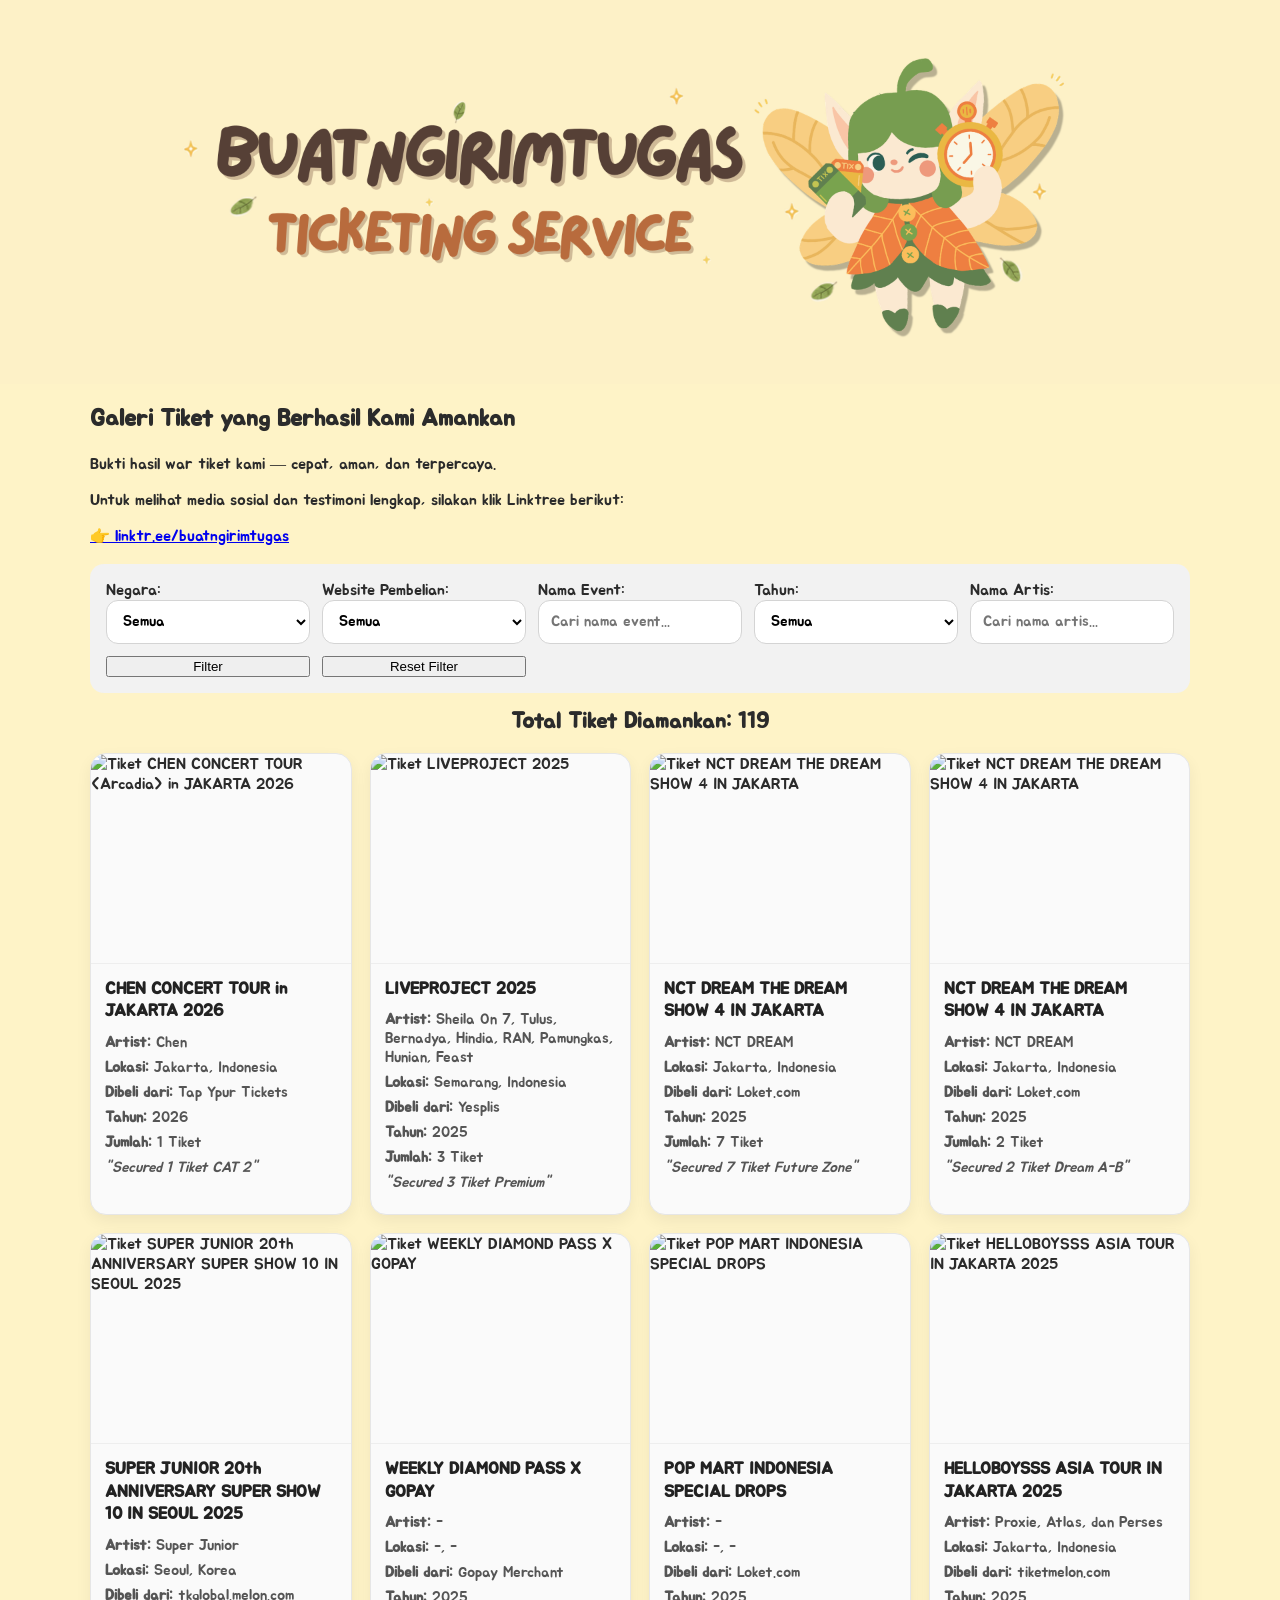
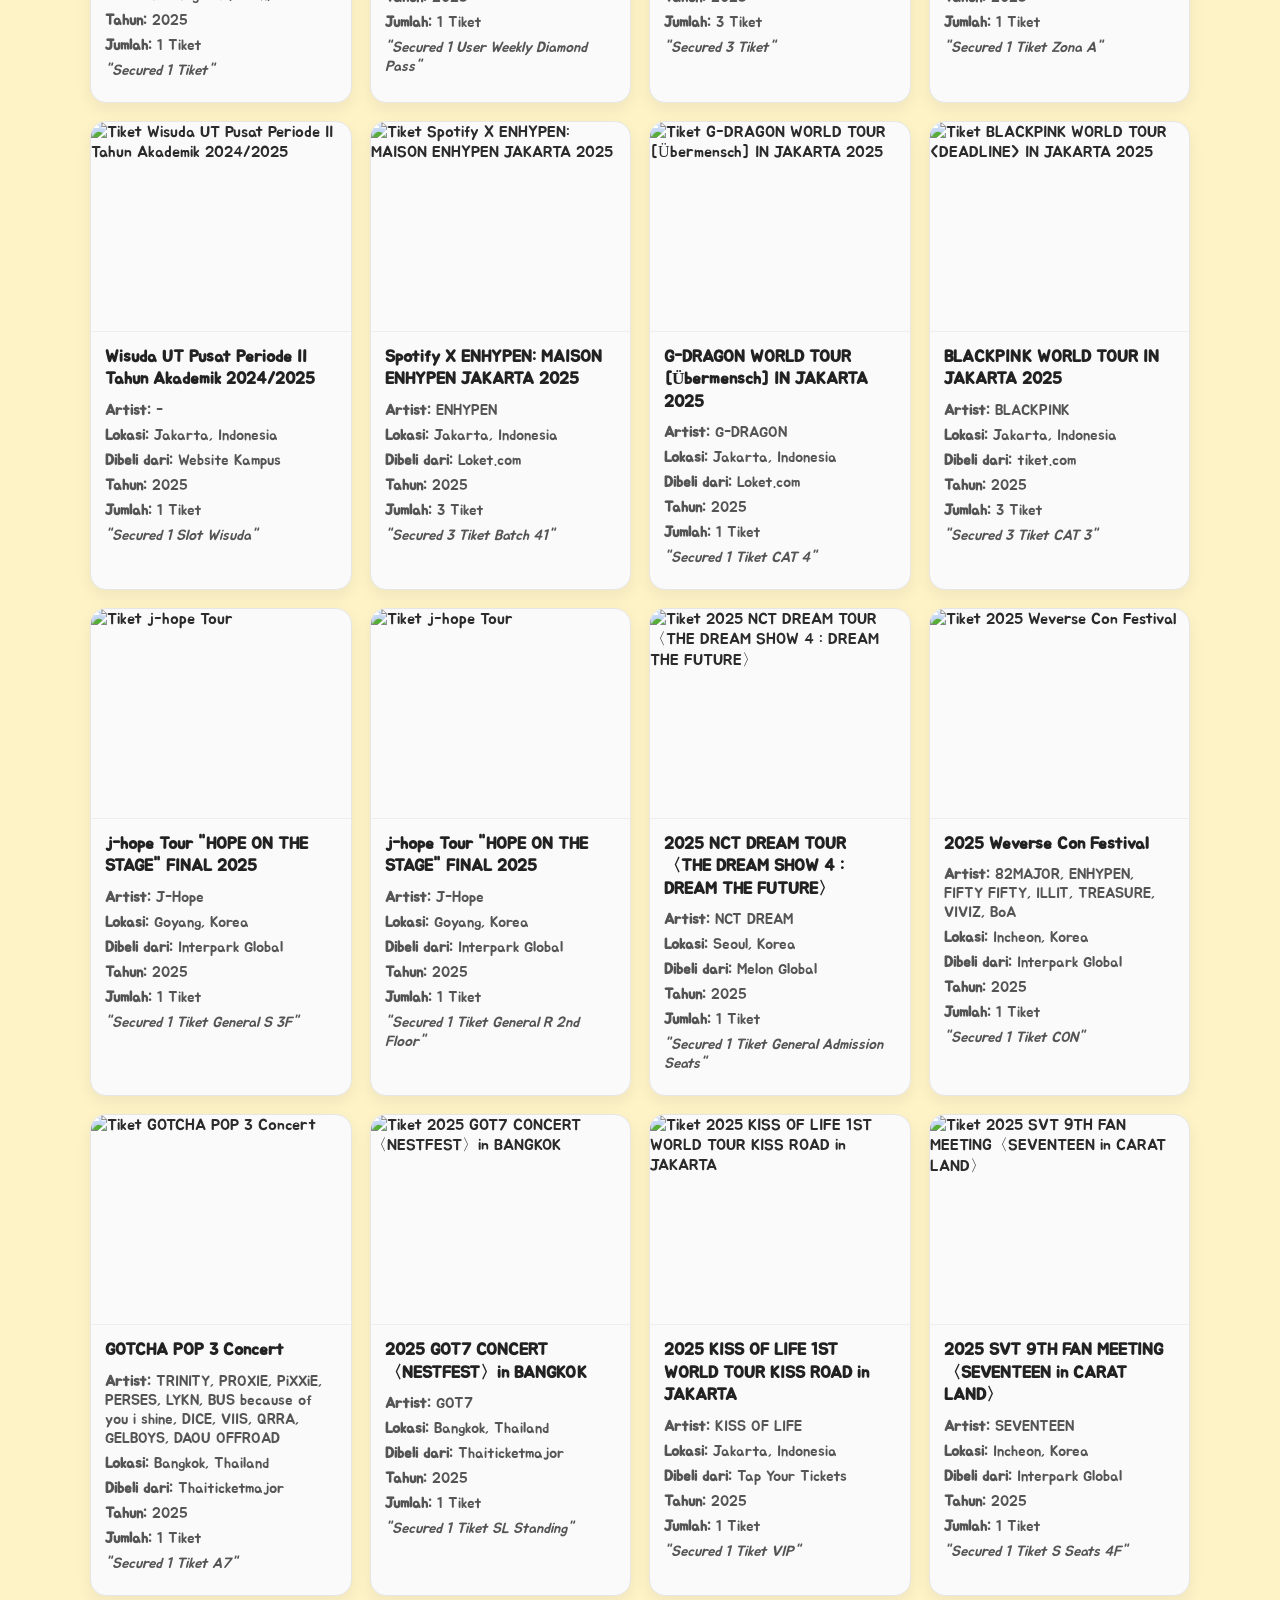
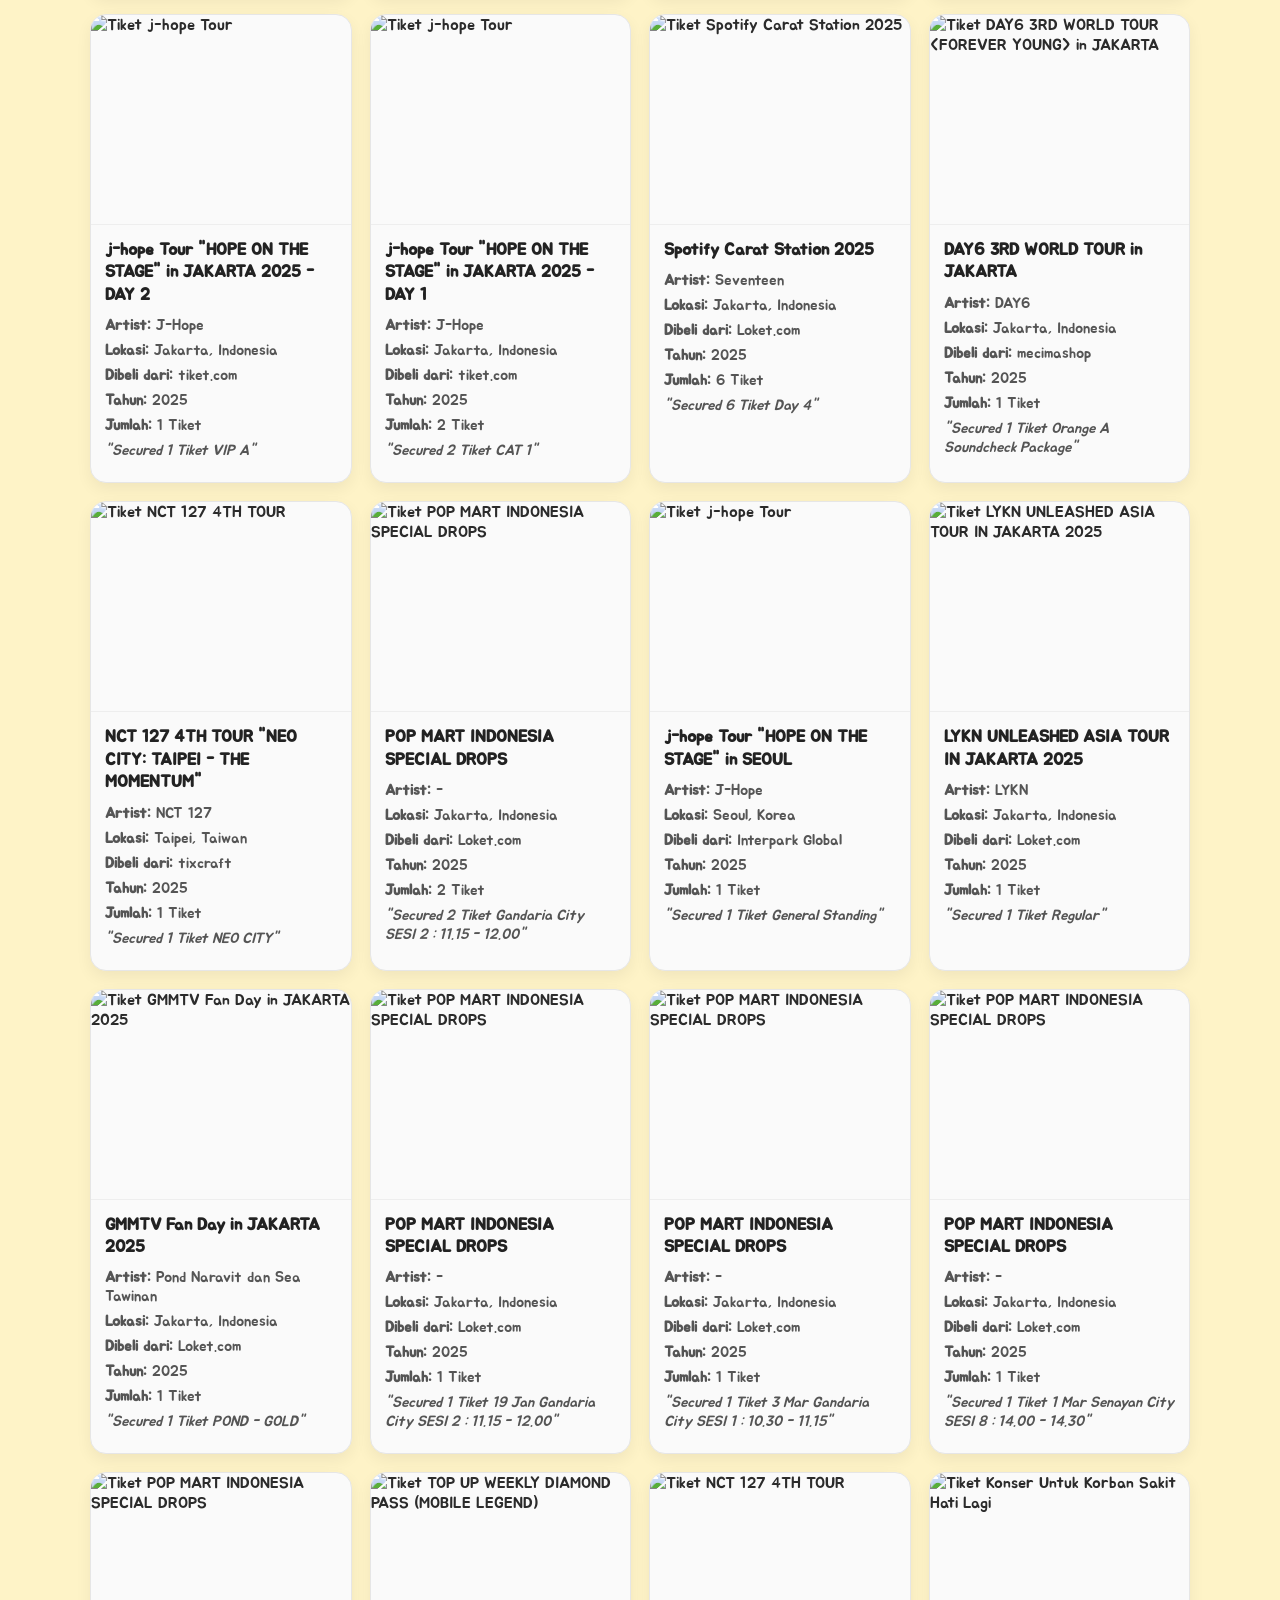
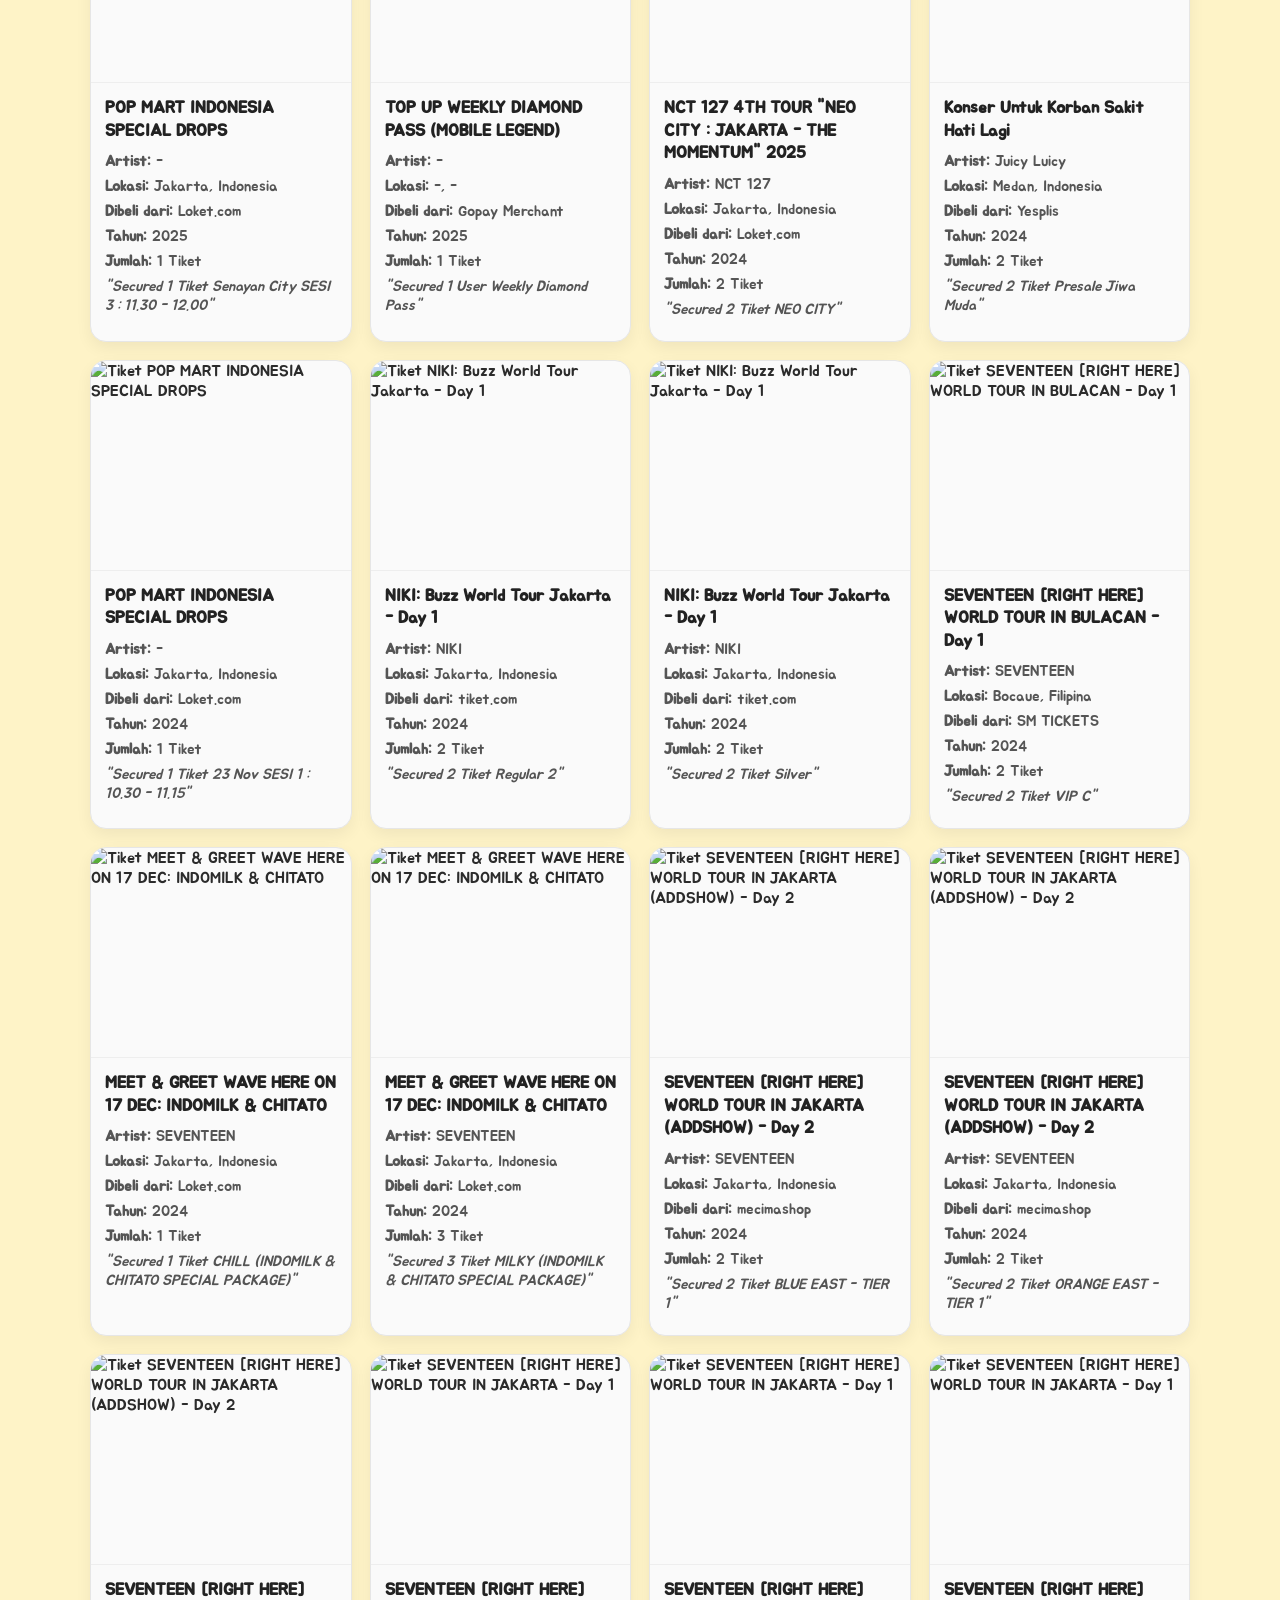
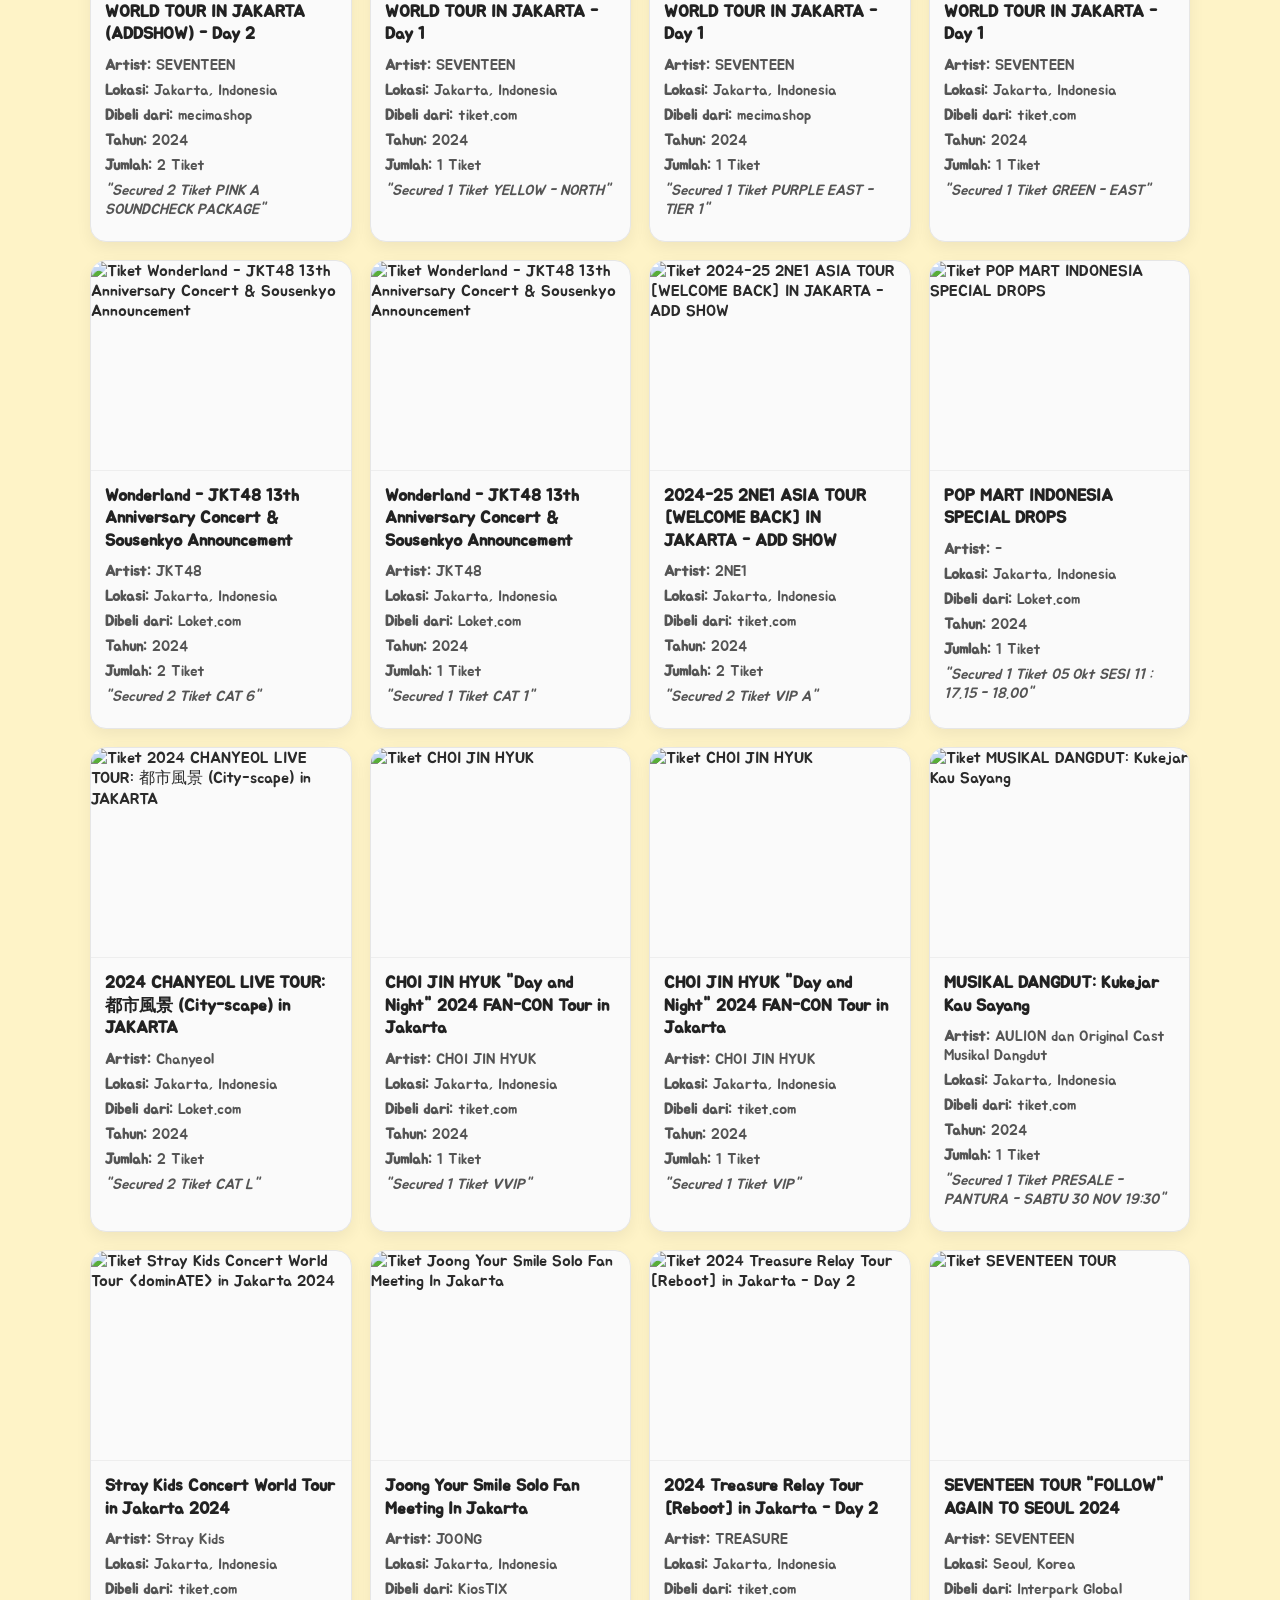
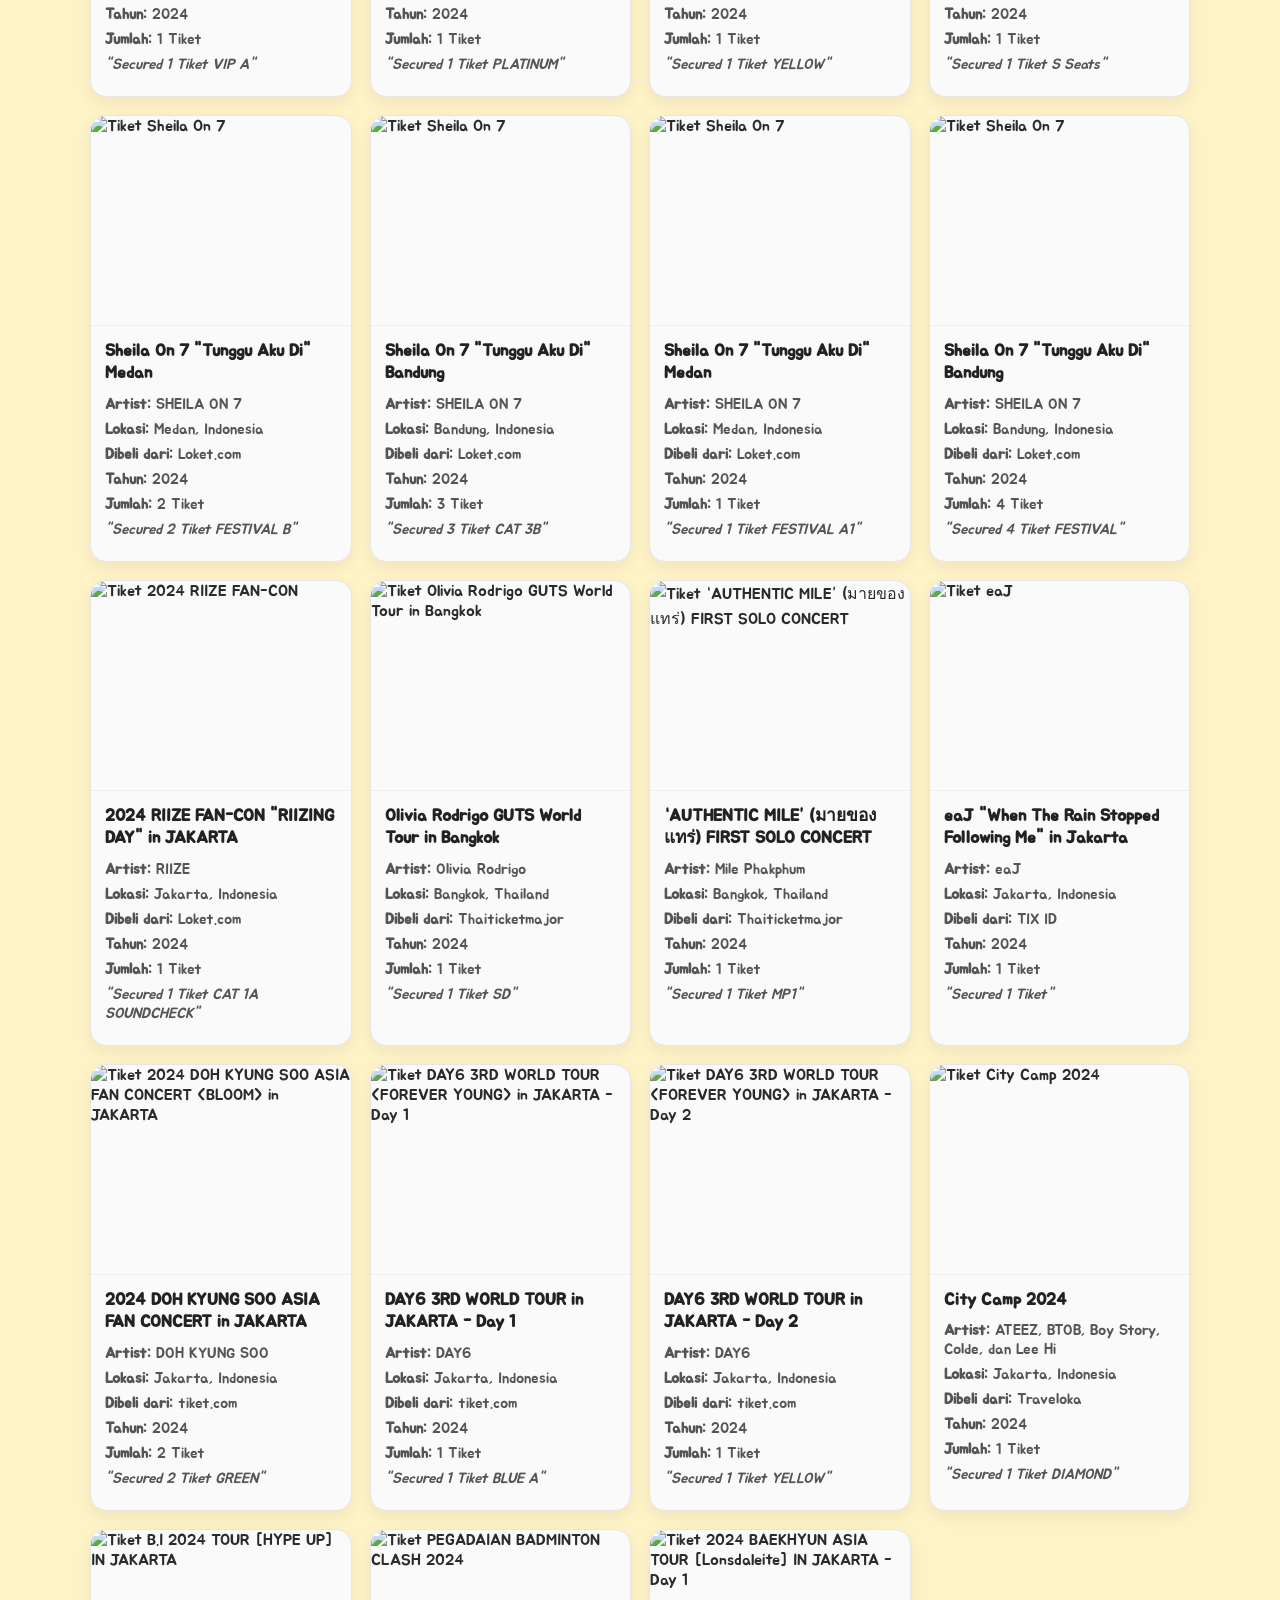
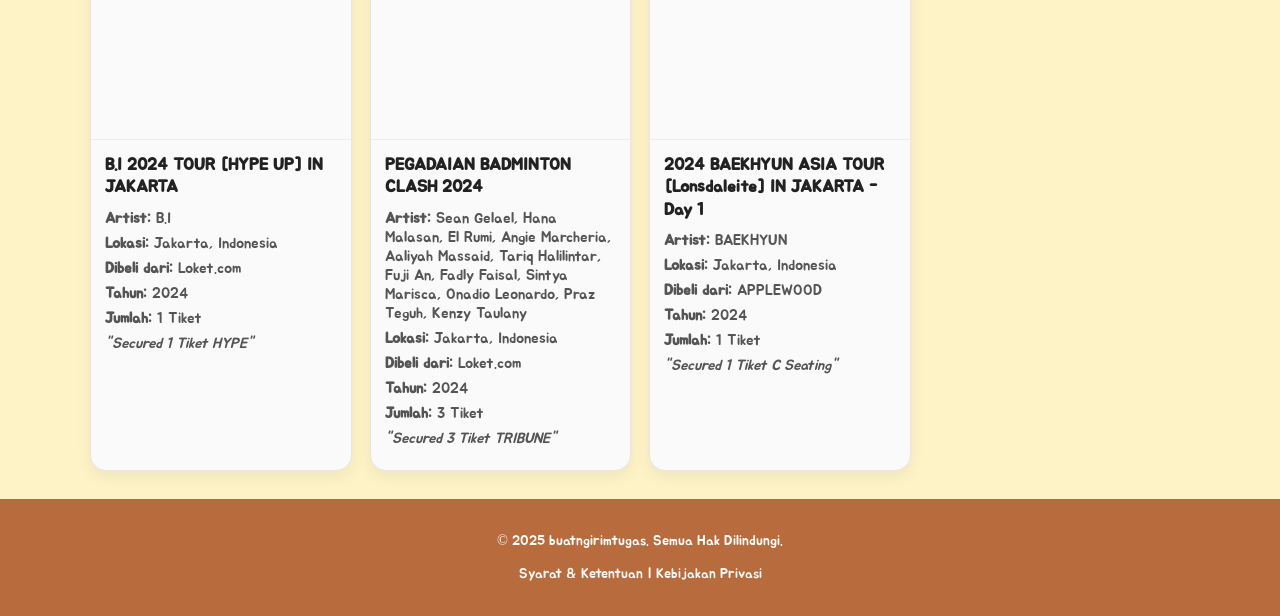
==== commit 9ceb4d56: "index.html" ====
--- a/index.html
+++ b/index.html
@@ -3,6 +3,7 @@
 <head>
     <meta charset="UTF-8">
     <meta name="viewport" content="width=device-width, initial-scale=1.0">
+
     <title>Tiket yang Berhasil Diamankan - buatngirimtugas</title>
 
     <!-- Google Font -->
@@ -11,243 +12,8 @@
     <link href="https://fonts.googleapis.com/css2?family=Chewy&family=Jua&display=swap" rel="stylesheet">
 
     <link rel="stylesheet" href="style.css">
+</head>
     
-    <style>
-        /* CSS Tambahan untuk halaman tiket-secured.html */
-        
-        .ticket-card {
-            transition: transform 0.3s ease, box-shadow 0.3s ease;
-        }
-        .ticket-card:hover {
-            transform: translateY(-5px);
-            box-shadow: 0 10px 20px rgba(0,0,0,0.15);
-        }
-        .ticket-card p {
-            margin: 6px 0;
-        }
-        .ticket-container {
-            display: grid;
-            grid-template-columns: repeat(auto-fit, minmax(250px, 1fr));
-            gap: 20px;
-        }
-
-        body {
-            font-family: 'Jua', cursive;
-            margin: 0;
-            padding: 0;
-            background-color: #fef3c7;
-            color: #333;
-        }
-        .container {
-            width: min(1100px, 92%);
-            margin: 0 auto;
-            padding: 16px 0;
-        }
-        header {
-            position: relative;
-            color: #fff;
-            text-align: center;
-
-            background-image: url("header.png");
-            background-size: cover;
-            background-position: center;
-            background-repeat: no-repeat;
-
-            min-height: clamp(120px, 16vw, 230px);
-
-            display: flex;
-            align-items; center;
-        }
-        header h1 {
-            margin: 0;
-            padding: 0;
-            font-size: 1.9rem;
-        }
-        nav ul {
-            list-style: none;
-            padding: 0;
-            margin: 10px 0 0;
-
-            display: flex;
-            justify-content: center;
-            gap: 14px;
-            flex-wrap: wrap;
-        }
-        nav ul li {
-            margin: 0;
-        }
-        nav a {
-            color: #fff;
-            text-decoration: none;
-            text-transform: uppercase;
-            font-size: 16px;
-        }
-        section {
-            padding: 26px 28 px;
-            background: #fff;
-            margin: 18px 0;
-            border-radius: 14px;
-            box-shadow: 0 10px 30px rgba(0,0,0,0.08);
-        }
-        section.container {
-            padding: 28px 32px;  /* bikin lebih lega kiri-kanan */
-        }
-        section.container h2 {
-            margin: 0 0 10px;
-        }
-        section.container p {
-            margin: 0 0 22px;
-        }
-
-        .filter-controls {
-            font-family: 'Jua', cursive;
-            display: grid;
-            grid-template-columns: repeat(5, minmax(0, 1fr));
-            gap: 18px;
-            margin: 18px 0 16px;
-            padding: 22px;
-            background-color: #f2f2f2;
-            border-radius: 14px;
-        }
-        .filter-controls label {
-            font-family: 'Jua', cursive;
-            font-weight: bold;
-            margin-right: 5px;
-        }
-        .filter-controls select,
-        .filter-controls input[type="text"] {
-            font-family: 'Jua', cursive;
-            padding: 10px 12px;
-            border: 1px solid #ccc;
-            border-radius: 10px;
-            font-size: 1em;
-            width: 100%; /* Lebar standar untuk input/select */
-            height: 44px;
-            box-sizing: border-box;
-        }
-        .filter-controls button {
-            font-family: 'Jua', cursive;
-            padding: 10px 20px;
-            background-color: #b86b3d; /* Warna tombol dengan warna asli */
-            color: white;
-            border: none;
-            border-radius: 4px;
-            cursor: pointer;
-            font-size: 1em;
-            transition: background-color 0.3s ease;
-        }
-        .filter-controls button:hover {
-            background-color: #564036; /* Hover ke warna lebih gelap */
-        }
-        .filter-item {
-            min-width: 0;
-        }
-
-        .ticket-count {
-            text-align: center;
-            font-size: 1.5em;
-            font-weight: bold;
-            margin-bottom: 30px;
-            color: #333;
-        }
-        .ticket-gallery {
-            display: grid;
-            grid-template-columns: repeat(auto-fit, minmax(280px, 1fr)); /* Responsif grid */
-            gap: 20px;
-            padding: 0 20px;
-        }
-        .ticket-item {
-            background-color: #f9f9f9;
-            border: 1px solid #ddd;
-            border-radius: 8px;
-            overflow: hidden;
-            box-shadow: 0 2px 5px rgba(0,0,0,0.1);
-            text-align: center;
-            transition: transform 0.2s ease-in-out;
-        }
-        .ticket-item:hover {
-            transform: translateY(-5px);
-        }
-        .ticket-item img {
-            max-width: 100%;
-            height: 200px; /* Tinggi gambar standar */
-            object-fit: cover; /* Pastikan gambar mengisi area dengan baik */
-            display: block;
-            margin: 0 auto;
-            border-bottom: 1px solid #eee;
-        }
-        .ticket-info {
-            padding: 15px;
-        }
-        .ticket-info h3 {
-            margin-top: 0;
-            color: #333;
-            font-size: 1.2em;
-        }
-        .ticket-info p {
-            margin: 5px 0;
-            font-size: 0.9em;
-            color: #555;
-        }
-        .no-results {
-            text-align: center;
-            padding: 50px;
-            font-size: 1.2em;
-            color: #777;
-        }
-        footer {
-            text-align: center;
-            padding: 20px;
-            background: #b86b3d; /* Menggunakan warna gelap senada */
-            color: #fff;
-            font-size: 0.9em;
-            margin-top: 30px;
-        }
-        footer a {
-            color: #fff;
-            text-decoration: none;
-        }
-        .subtitle {
-            margin: 6px 0 14px;
-            font-size: 1.05rem;
-            color: #444;
-        }
-
-        .linktree-text {
-            margin: 0 0 8px;
-            color: #444;
-        }
-
-        .linktree-link {
-            display: inline-block;
-            margin-top: 4px;
-            padding: 10px 14px;
-            border-radius: 12px;
-            background: #b86b3d;
-            color: white;
-            font-weight: bold;
-            text-decoration: none;
-        }
-
-        .linktree-link:hover {
-            background: #564036;
-        }
-
-
-
-        /* Responsive adjustments */
-        @media (max-width: 768px) {
-            .filter-controls {
-                flex-direction: column;
-                align-items: center;
-            }
-            .filter-controls select,
-            .filter-controls input[type="text"] {
-                width: 90%;
-            }
-        }
-    </style>
-</head>
 <body>
     <header>
         <div class="container">
@@ -268,7 +34,7 @@
         <p class="linktree-text">
             Untuk melihat media sosial dan testimoni lengkap, silakan klik Linktree berikut:
         </p>
-        <a class="linktree-link" href="https://linktr.ee/buatngirimtugas" target="_blank" rel="noopener"">
+        <a class="linktree-link" href="https://linktr.ee/buatngirimtugas" target="_blank" rel="noopener">
             👉 linktr.ee/buatngirimtugas
         </a>
 
@@ -1343,3 +1109,4 @@
     </script>
 </body>
 </html>
+
--- a/style.css
+++ b/style.css
@@ -34,7 +34,7 @@
   min-height: clamp(180px, 30vw, 420px);
 
   display: flex;
-  align-items; center;
+  align-items: center;
 }
 
 
@@ -127,7 +127,7 @@
     gap: 12px;
   }
 
-  section {
+  .section-box {
     padding: 18px 16px;
   }
 }
@@ -147,6 +147,9 @@
 
 .filter-controls select,
 .filter-controls input {
+  width: 100%;
+  height: 44px;
+  box-sizing: border-box;
   font-family: "Jua", cursive;
   padding: 10px 12px;
   border: 1px solid #d4d4d4;
@@ -286,11 +289,6 @@
 /* =========================
    RESPONSIVE
 ========================= */
-@media (max-width: 900px) {
-  .filter-controls {
-    grid-template-columns: repeat(2, minmax(0, 1fr));
-  }
-}
 
 @media (max-width: 520px) {
   nav ul {
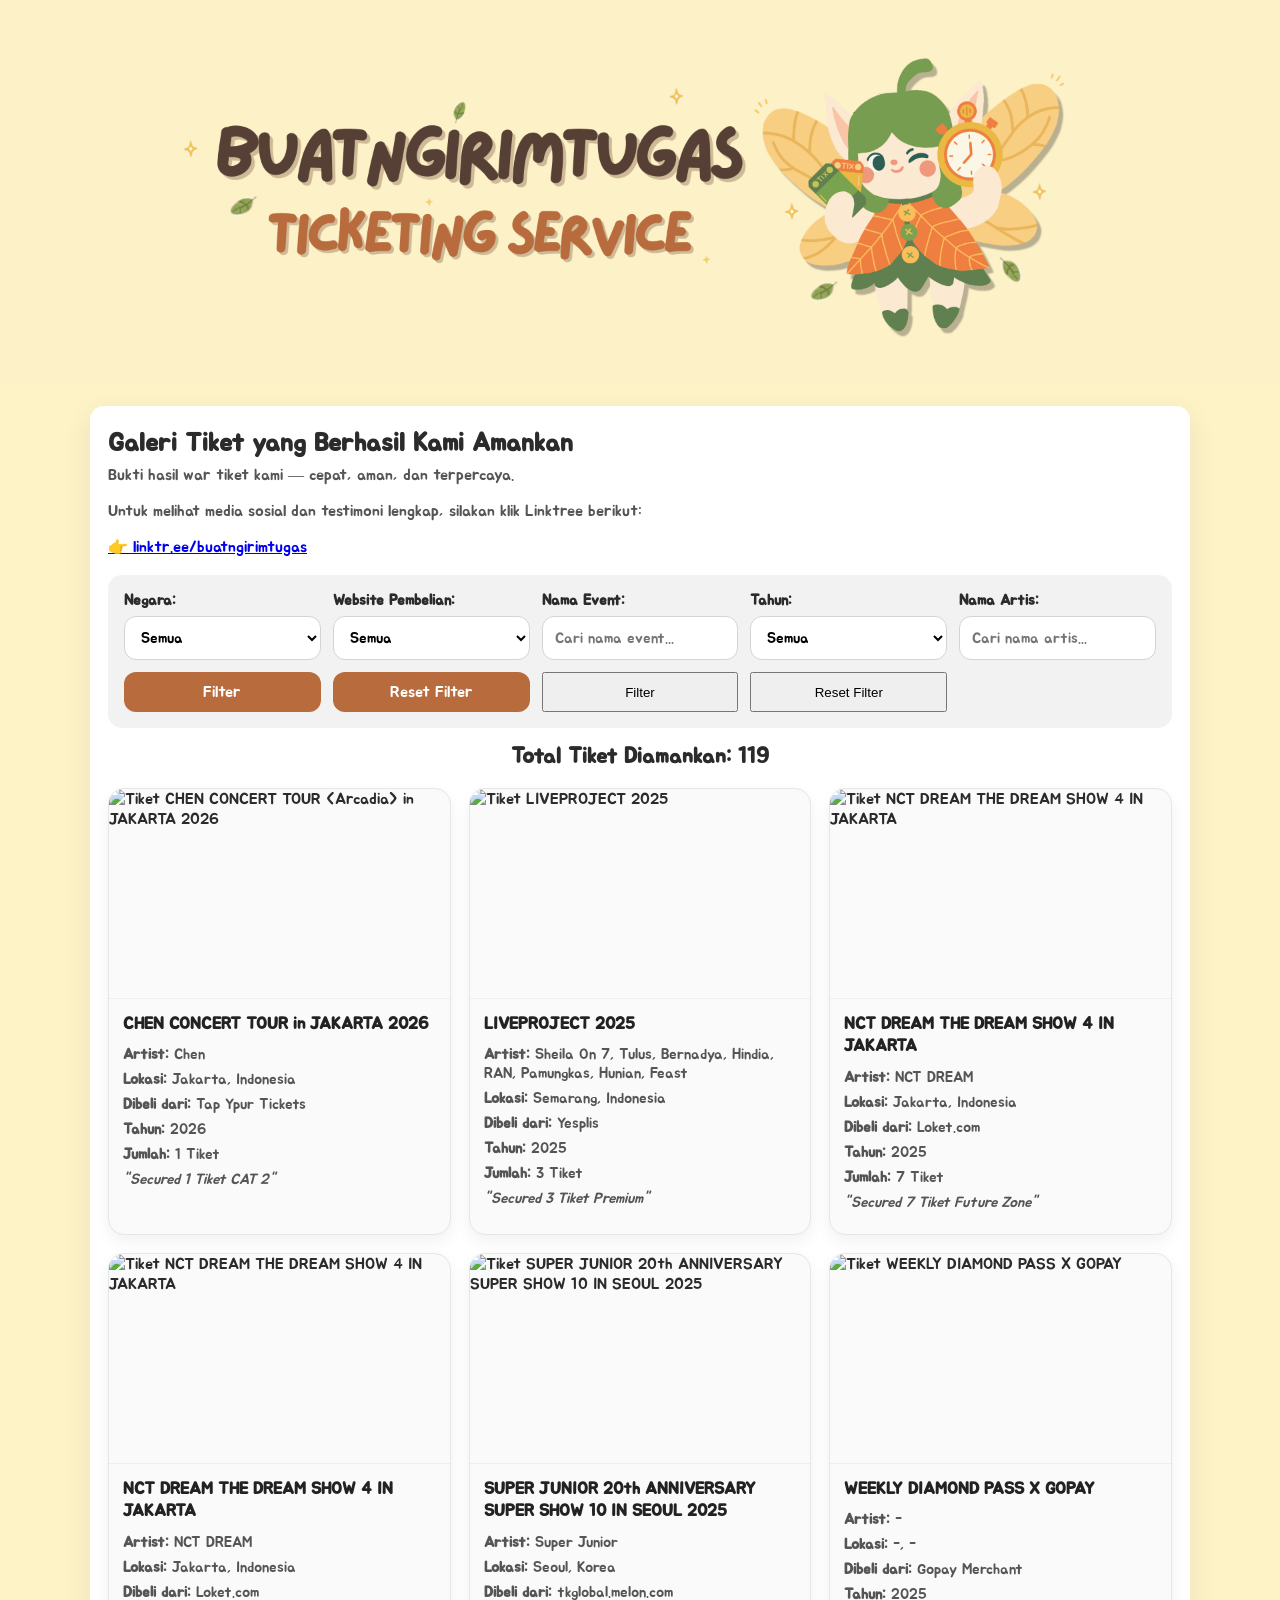
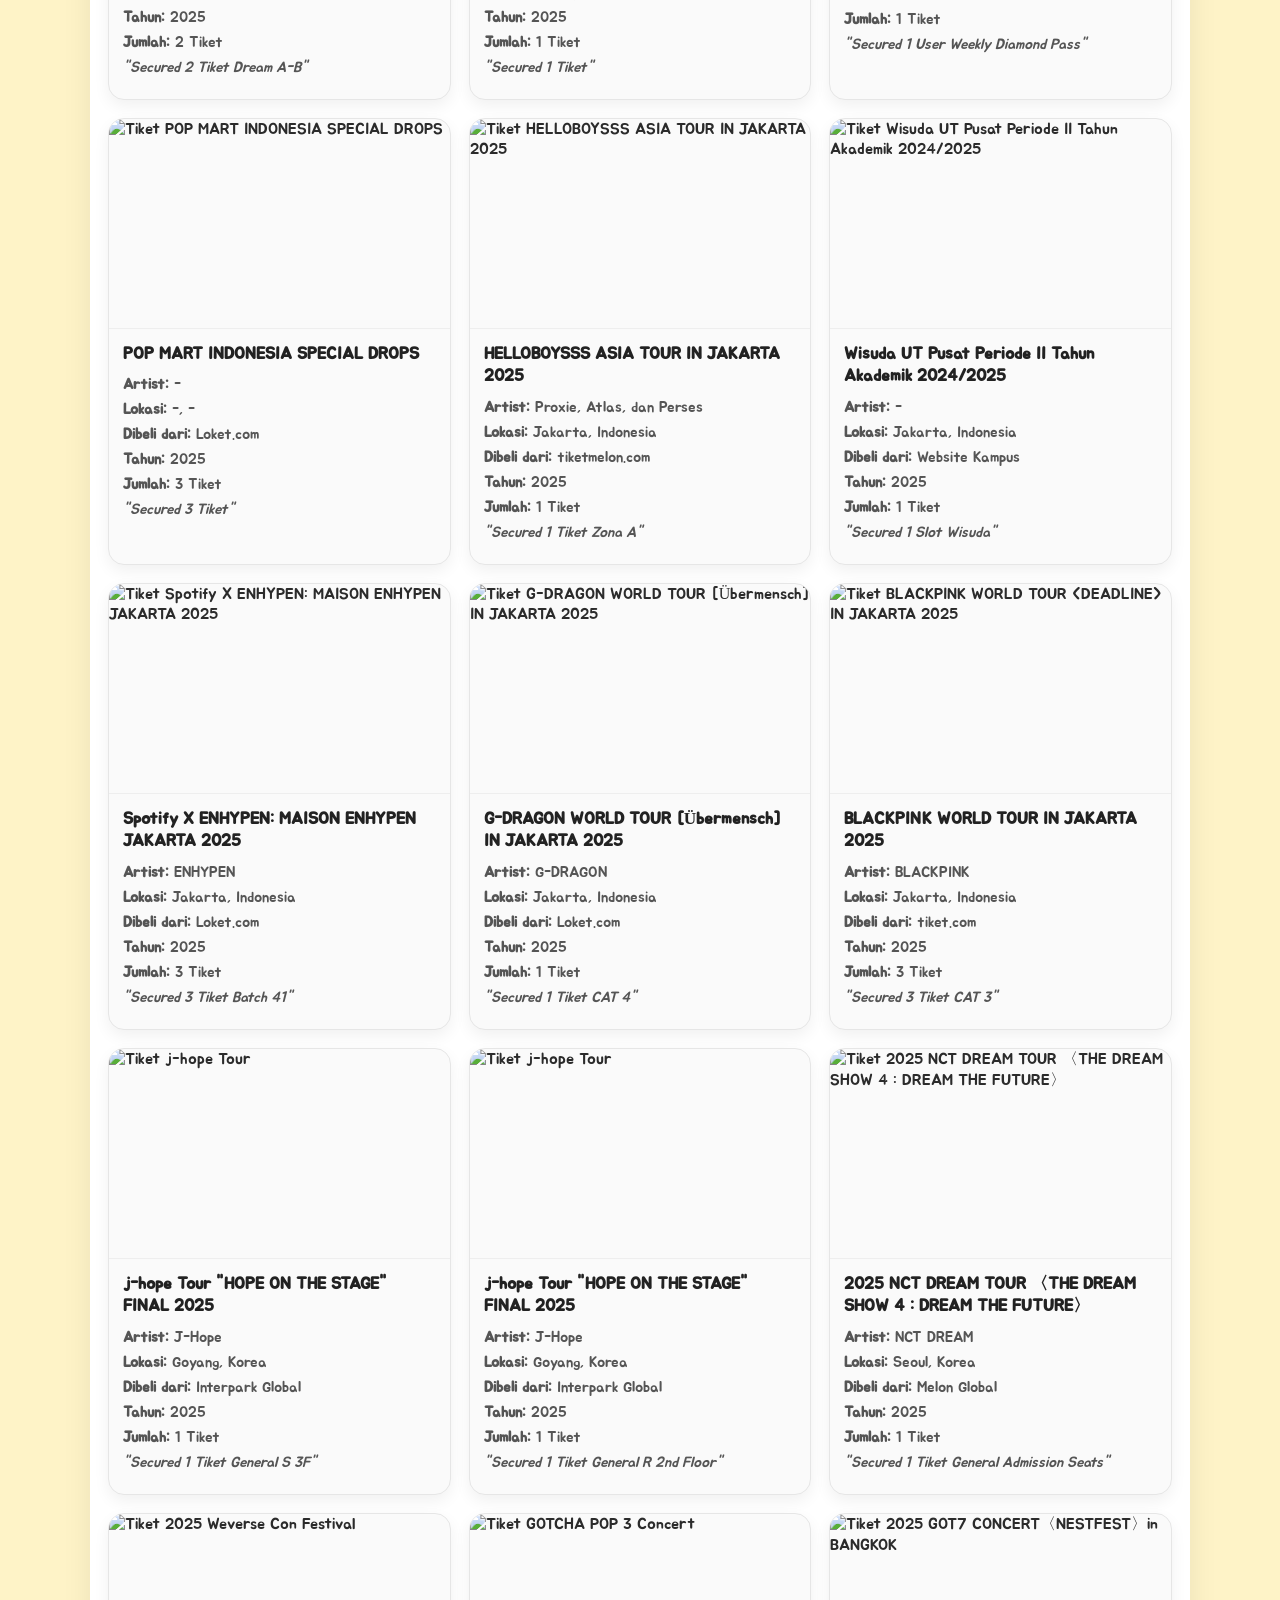
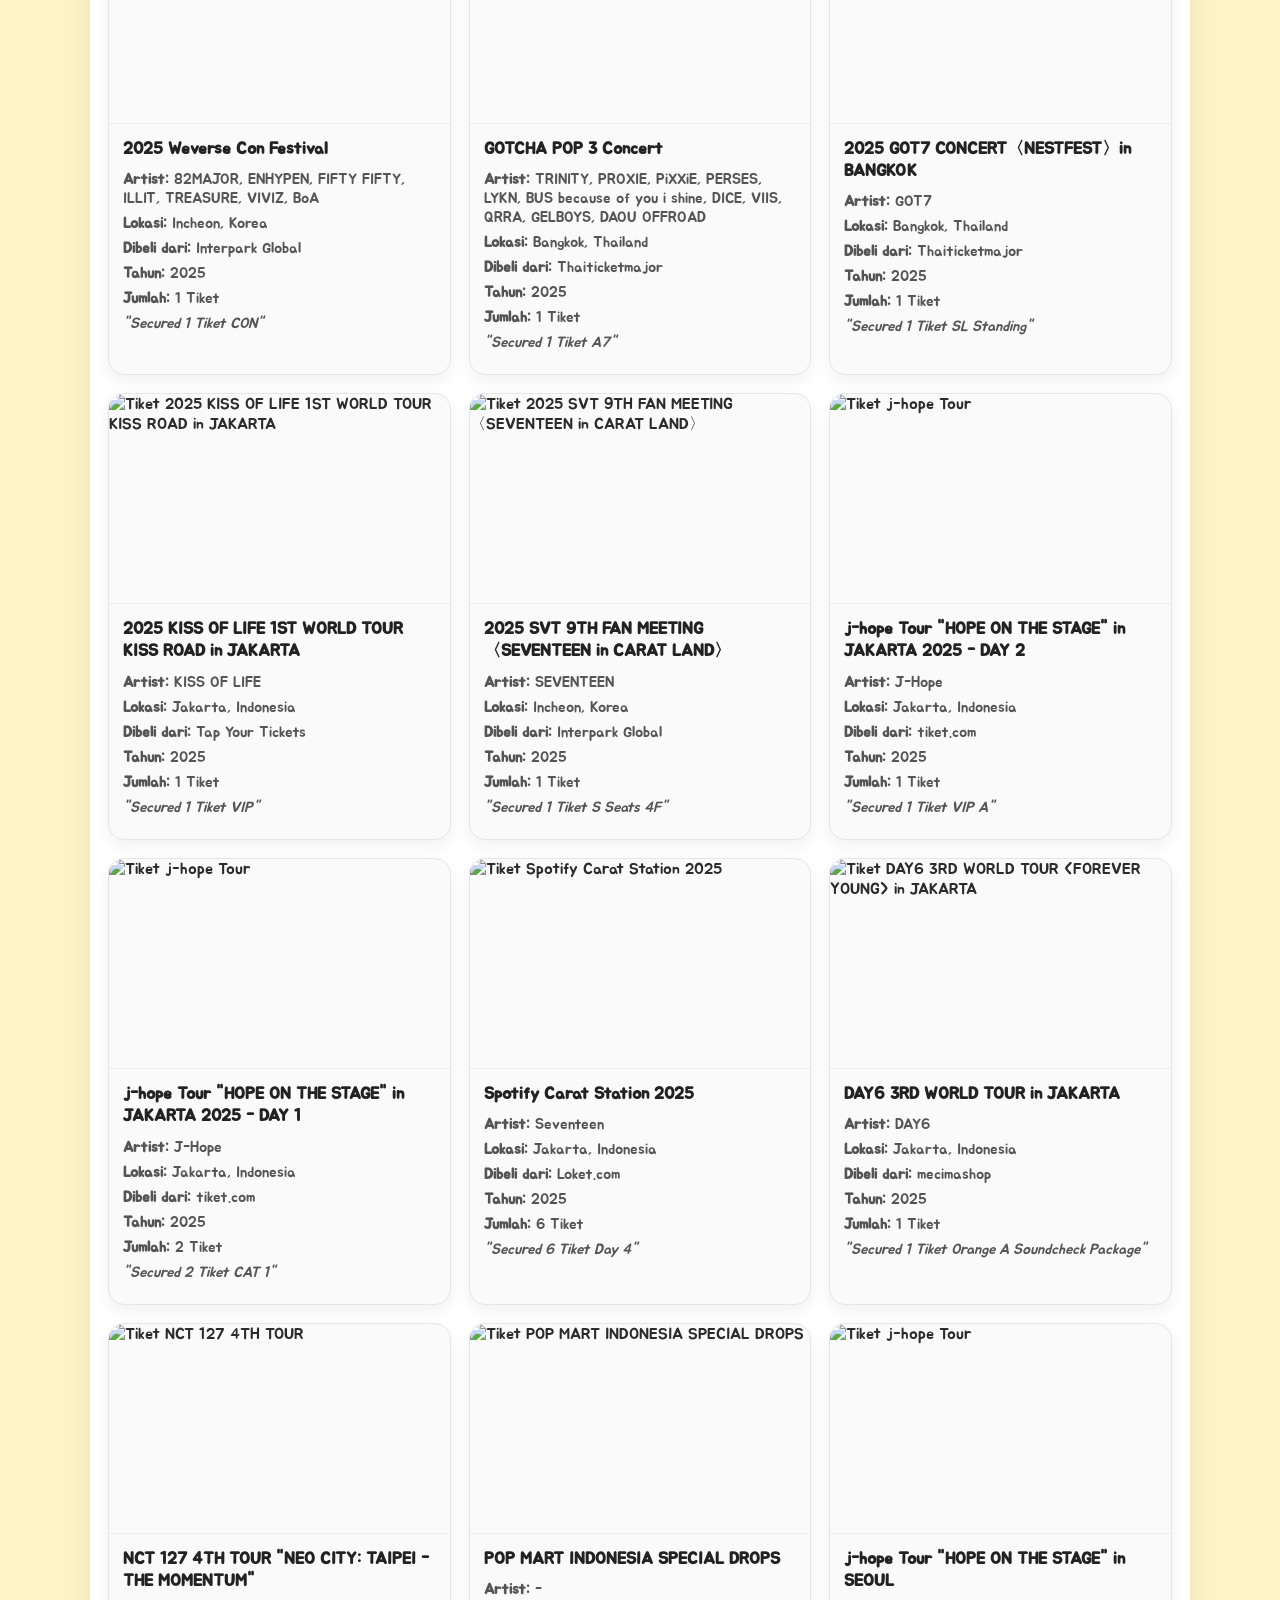
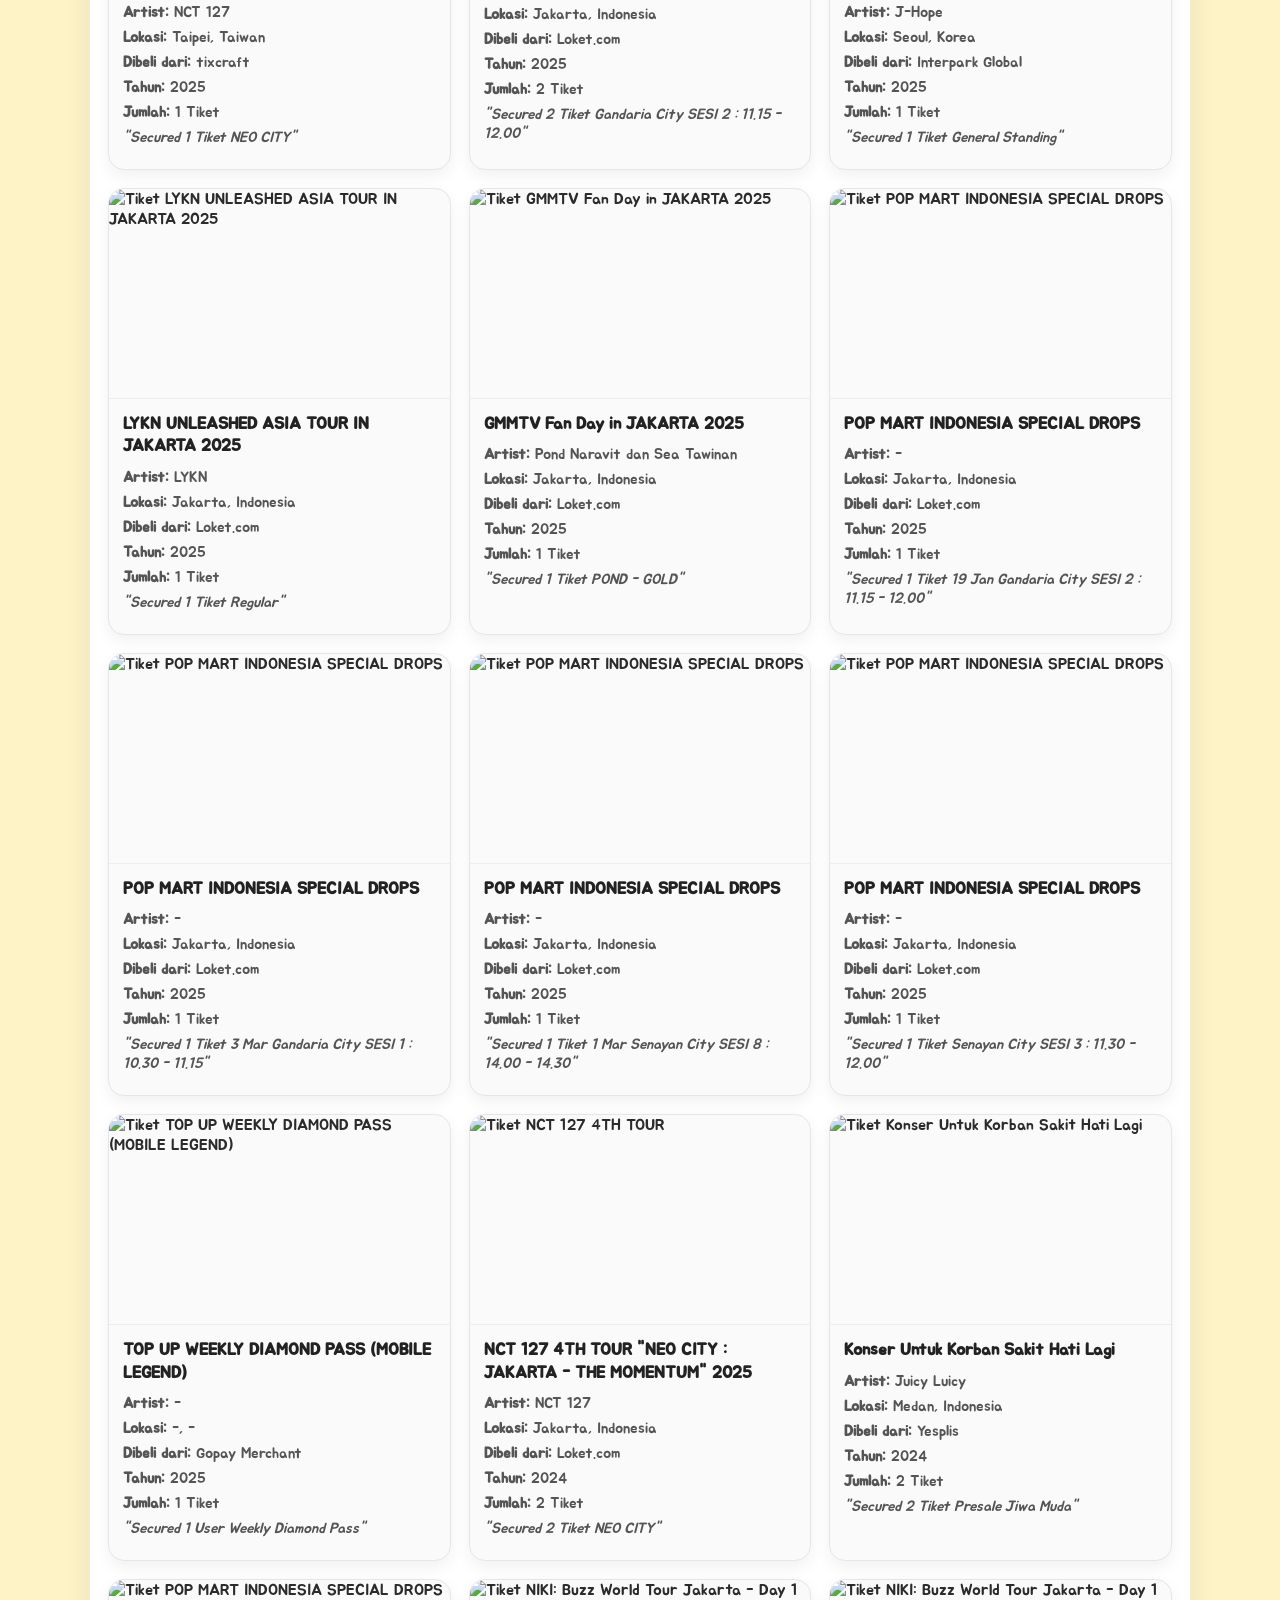
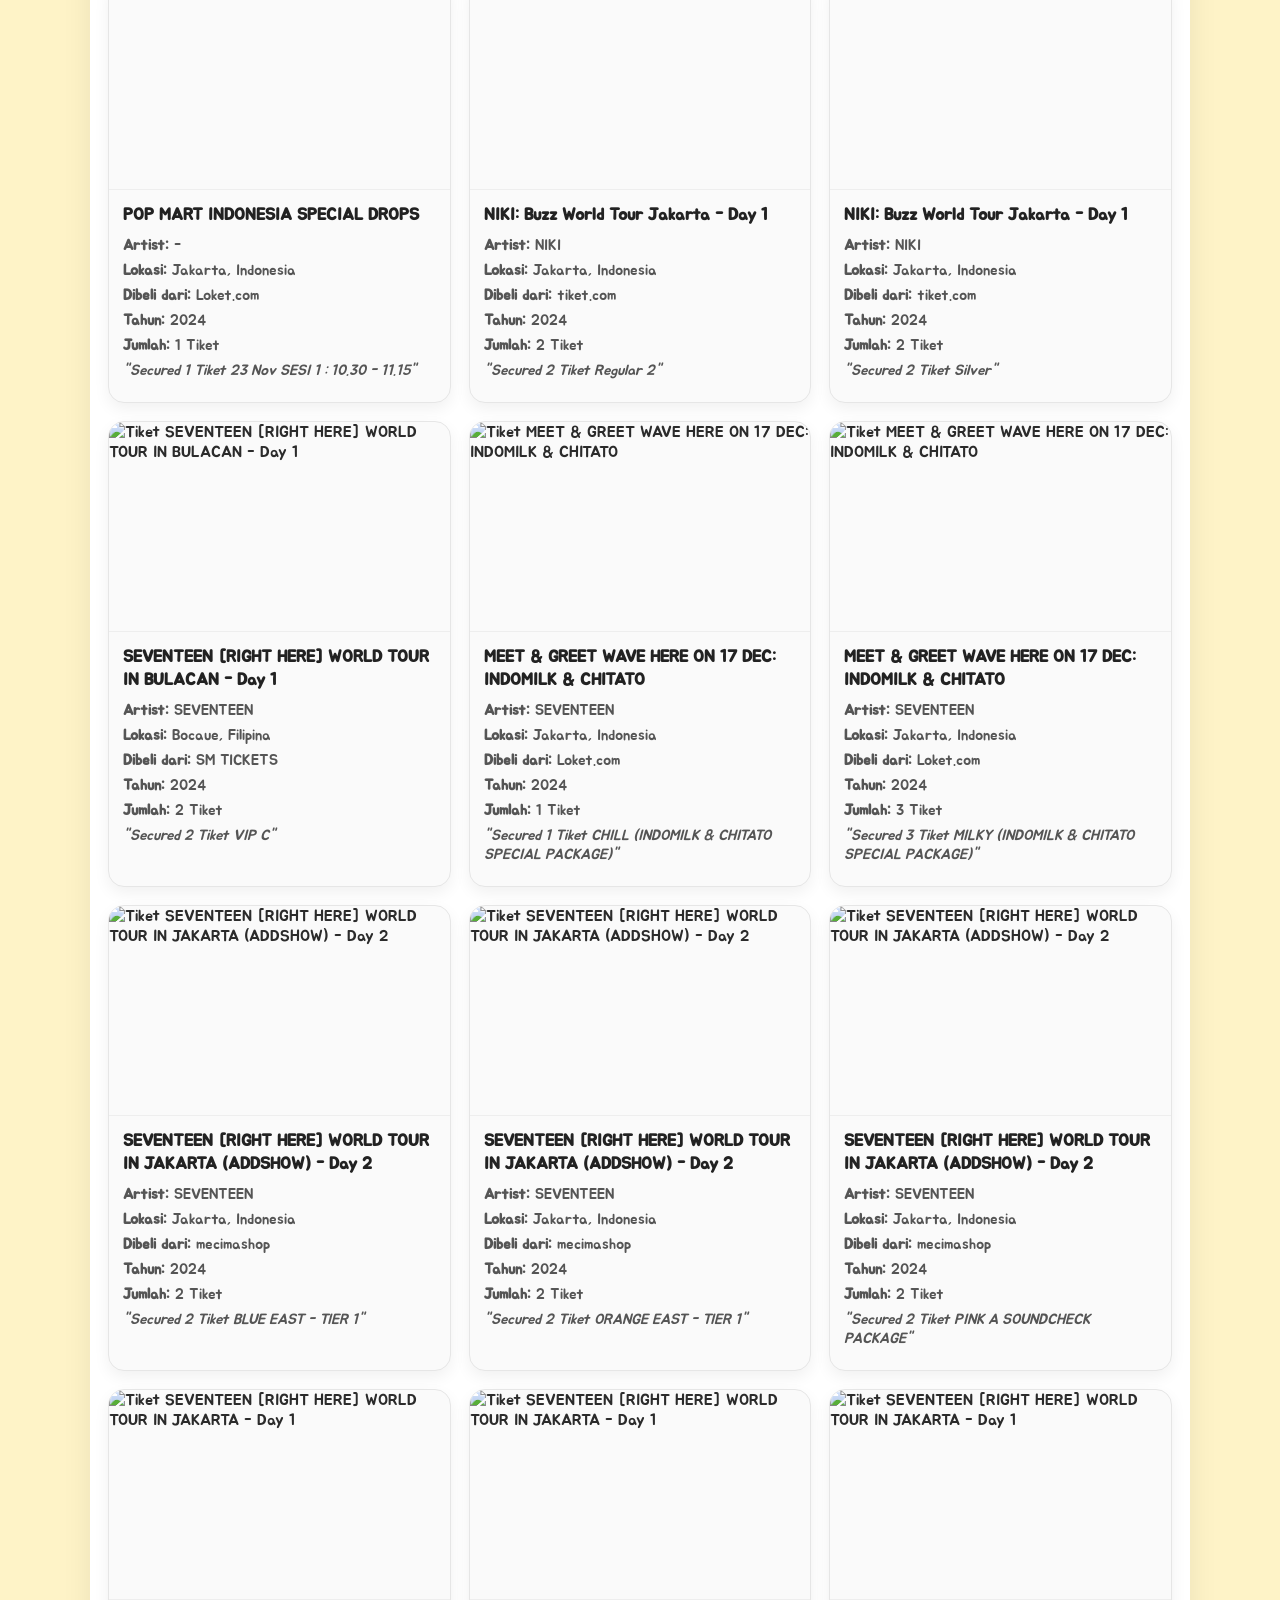
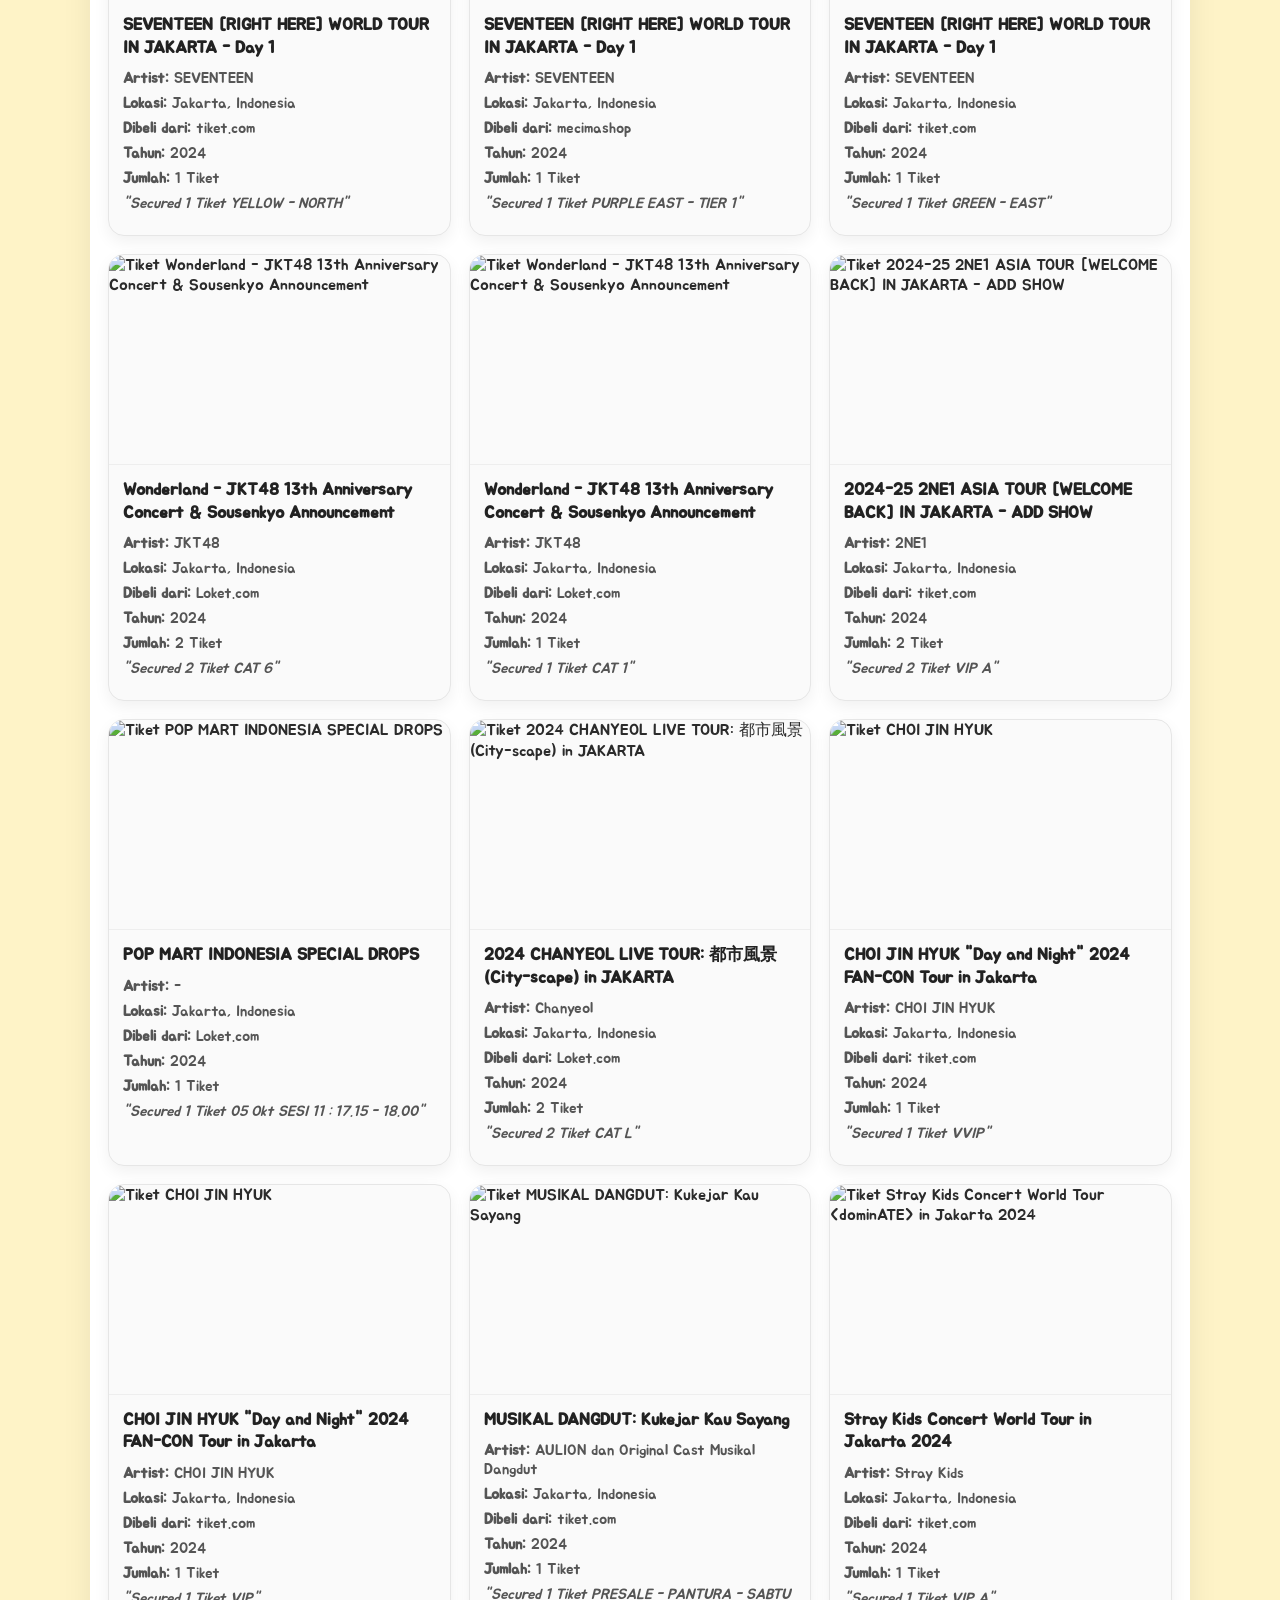
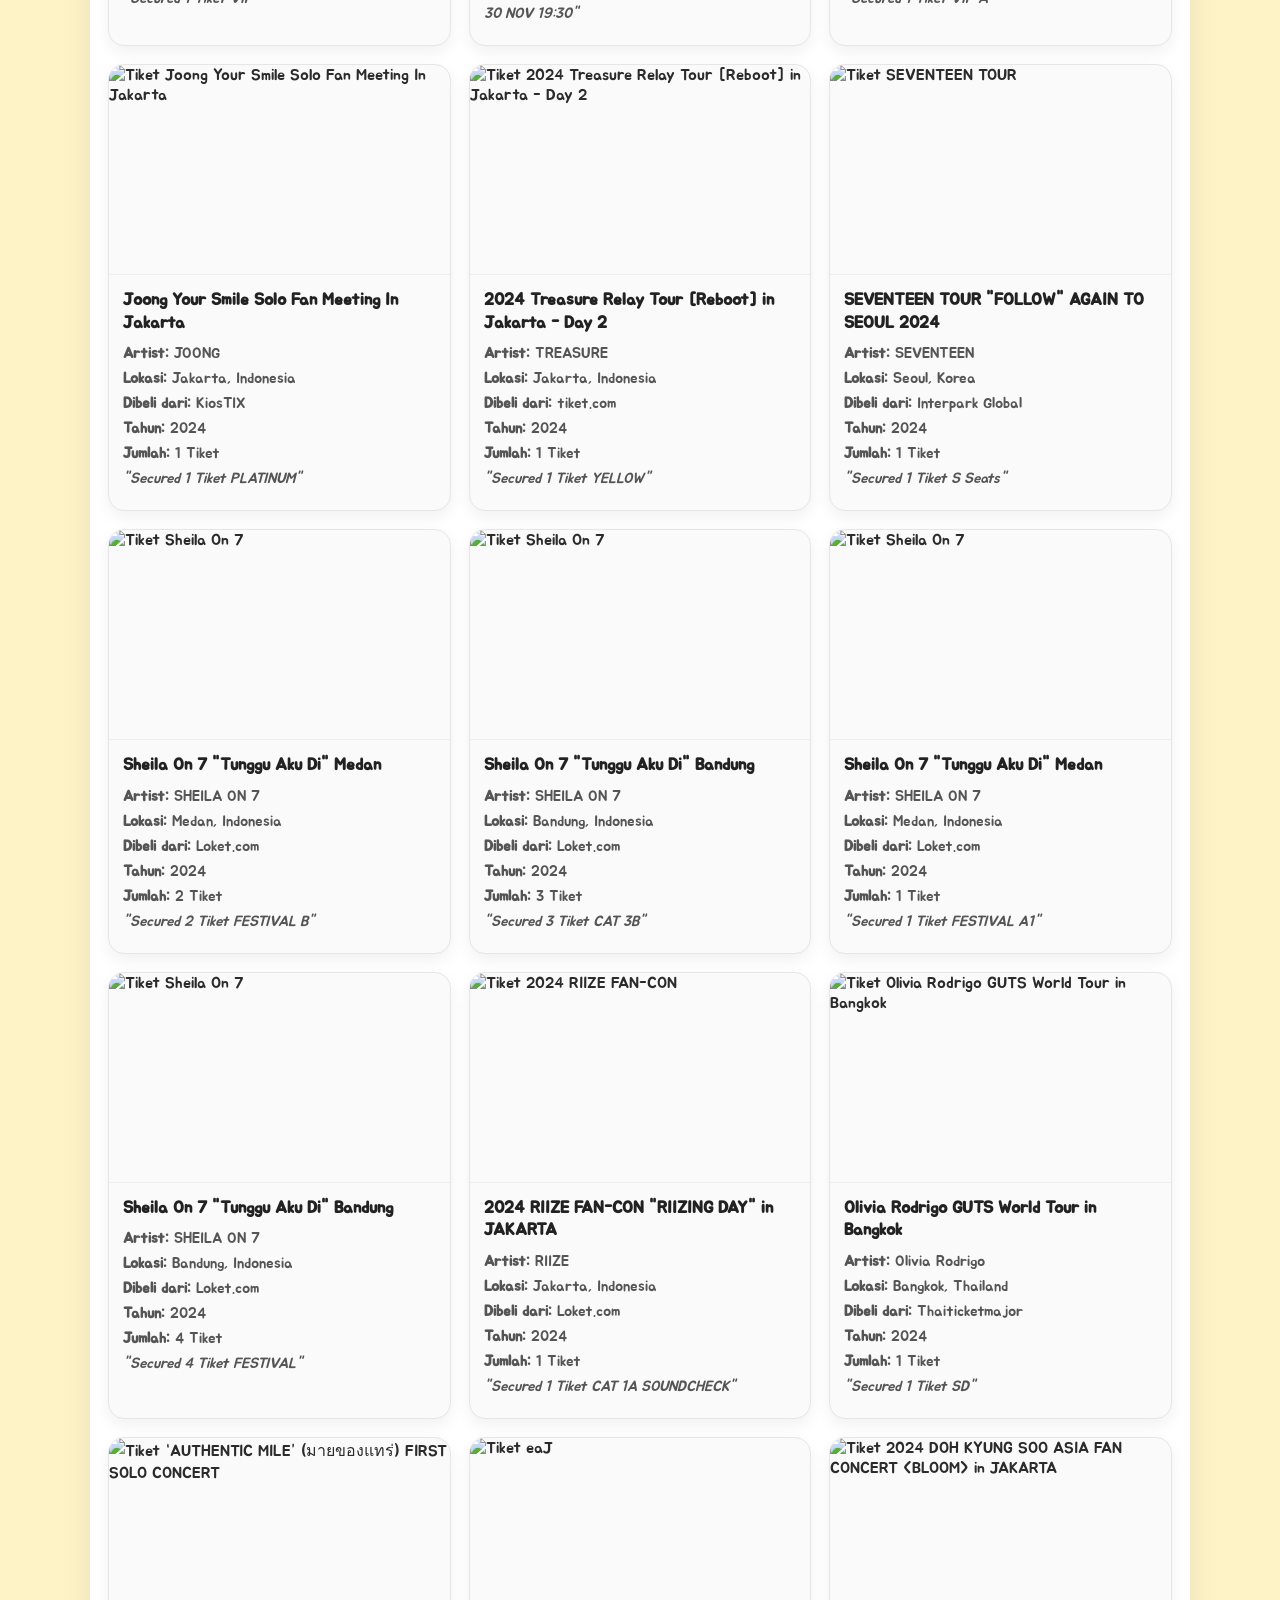
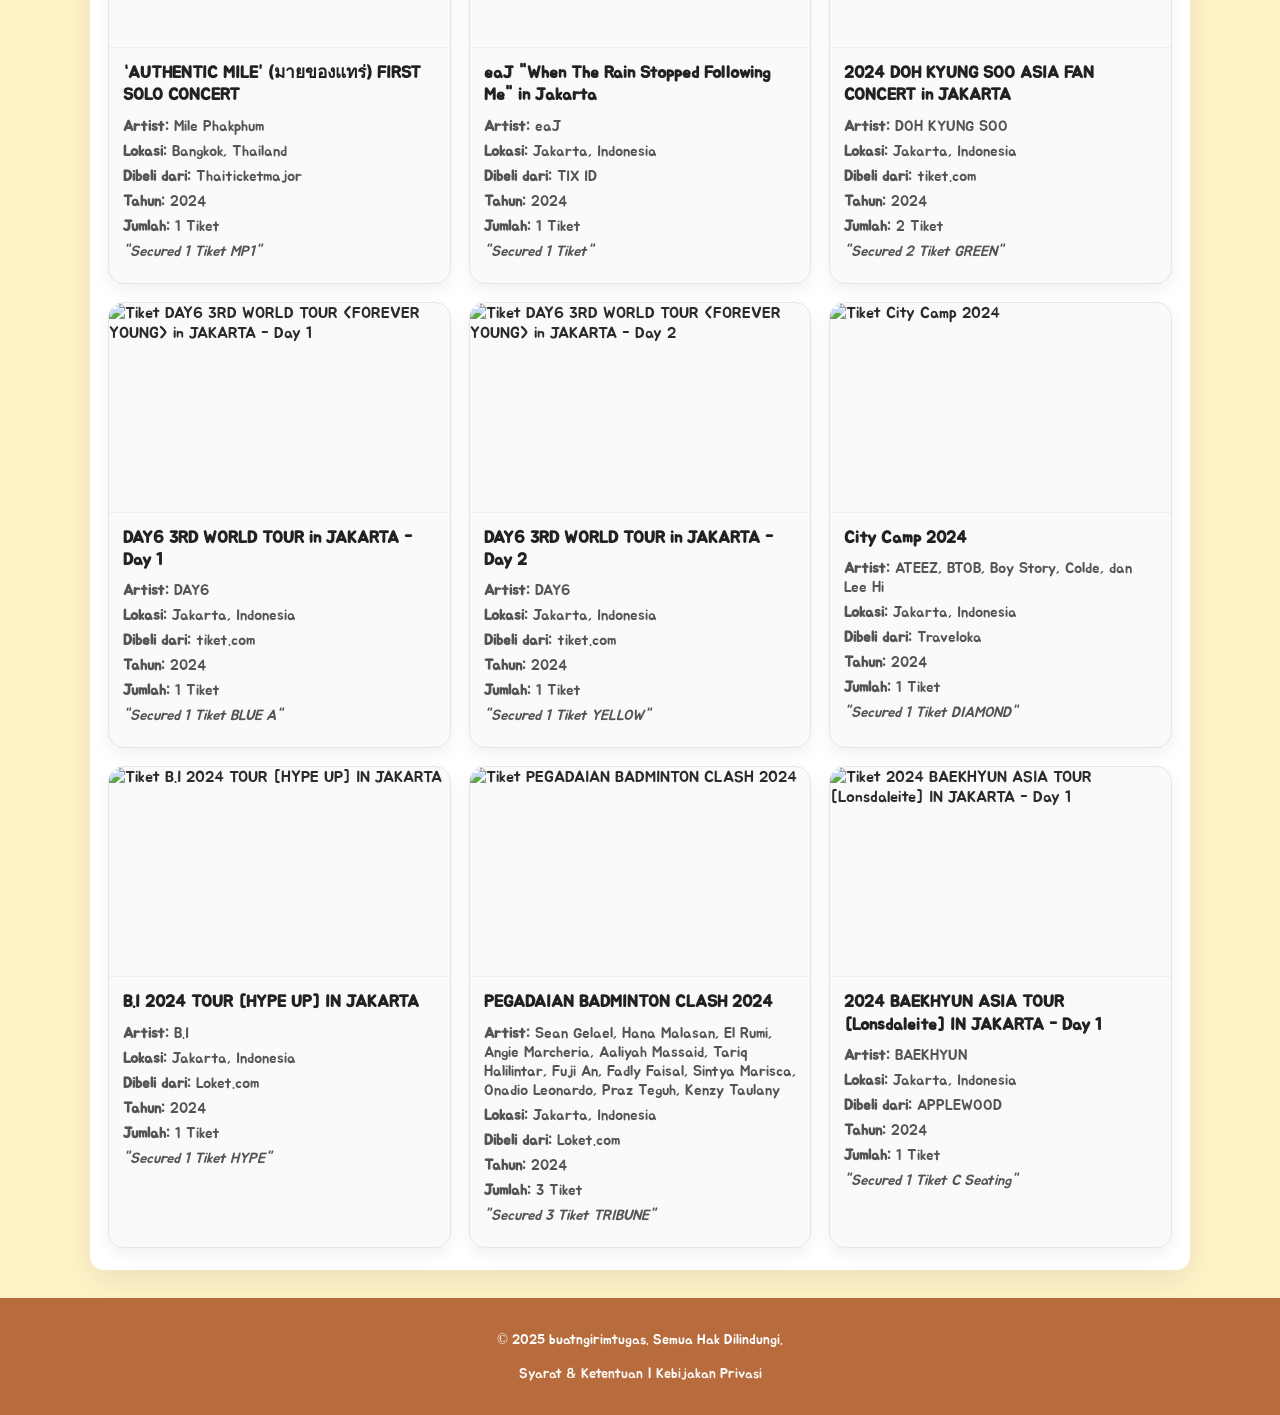
==== commit f4172f53: "index.html" ====
--- a/index.html
+++ b/index.html
@@ -26,7 +26,7 @@
         </div>
     </header>
 
-    <section class="container">
+    <section class="container section-box">
         <h2>Galeri Tiket yang Berhasil Kami Amankan</h2>
         <p class="subtitle">
             Bukti hasil war tiket kami — cepat, aman, dan terpercaya.
@@ -39,34 +39,47 @@
         </a>
 
         <div class="filter-controls">
-            <div>
+            <div class="filter-item">
                 <label for="filter-country">Negara:</label>
                 <select id="filter-country">
                     <option value="">Semua</option>
                     </select>
             </div>
-            <div>
+            
+            <div class="filter-item">
                 <label for="filter-website">Website Pembelian:</label>
                 <select id="filter-website">
                     <option value="">Semua</option>
                     </select>
             </div>
-            <div>
+            
+            <div class="filter-item">
                 <label for="filter-event">Nama Event:</label>
                 <input type="text" id="filter-event" placeholder="Cari nama event..." list="event-suggestions"/>
                 <datalist id="event-suggestions"></datalist>
             </div>
-            <div>
+            
+            <div class="filter-item">
                 <label for="filter-year">Tahun:</label>
                 <select id="filter-year">
                     <option value="">Semua</option>
                     </select>
             </div>
-            <div>
+            
+            <div class="filter-item">
                 <label for="filter-artist">Nama Artis:</label>
                 <input type="text" id="filter-artist" placeholder="Cari nama artis..." list="artist-suggestions"/>
                 <datalist id="artist-suggestions"></datalist>
             </div>
+
+            <div class="filter-actions">
+            <button class="btn-secondary" type="button" onclick="applyFilters()">Filter</button>
+            </div>
+
+            <div class="filter-actions">
+            <button class="btn-secondary" type="button" onclick="resetFilters()">Reset Filter</button>
+            </div>
+            
             <button onclick="applyFilters()">Filter</button>
             <button onclick="resetFilters()">Reset Filter</button>
         </div>
@@ -1110,3 +1123,4 @@
 </body>
 </html>
 
+
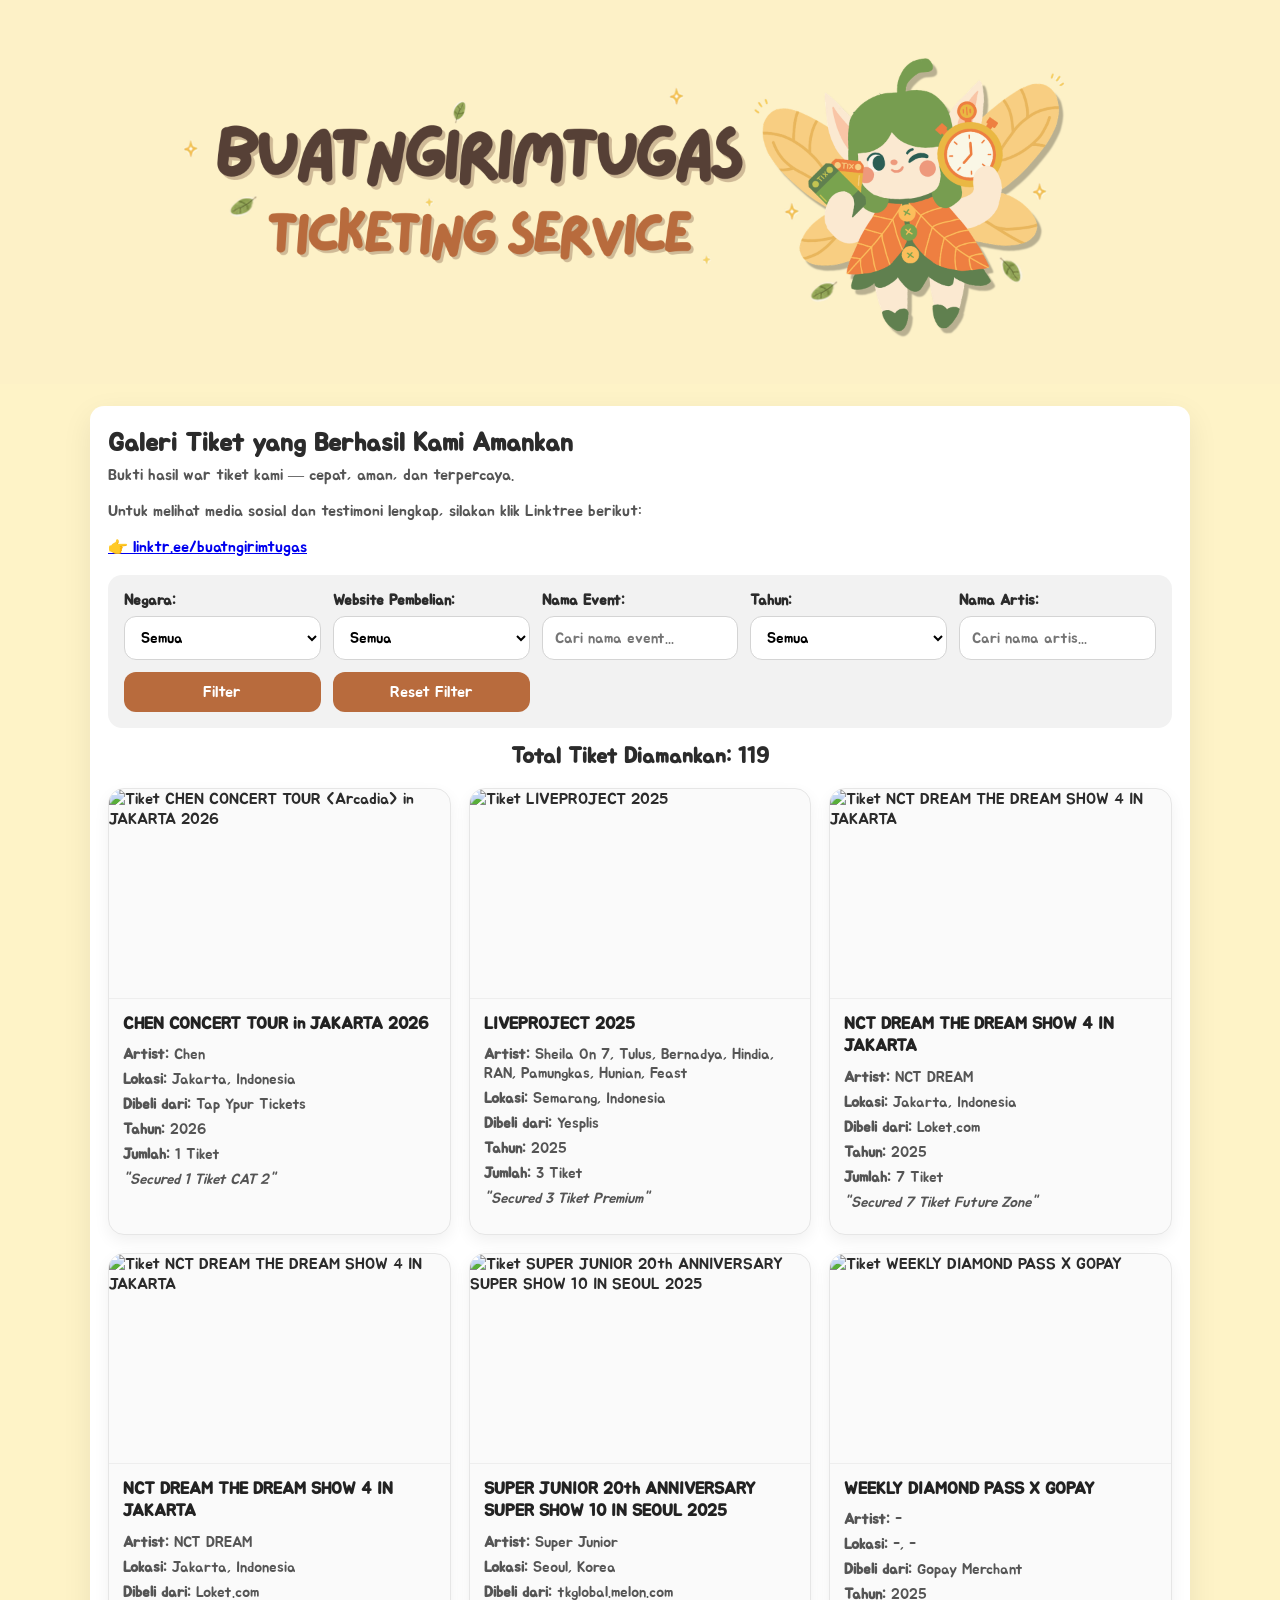
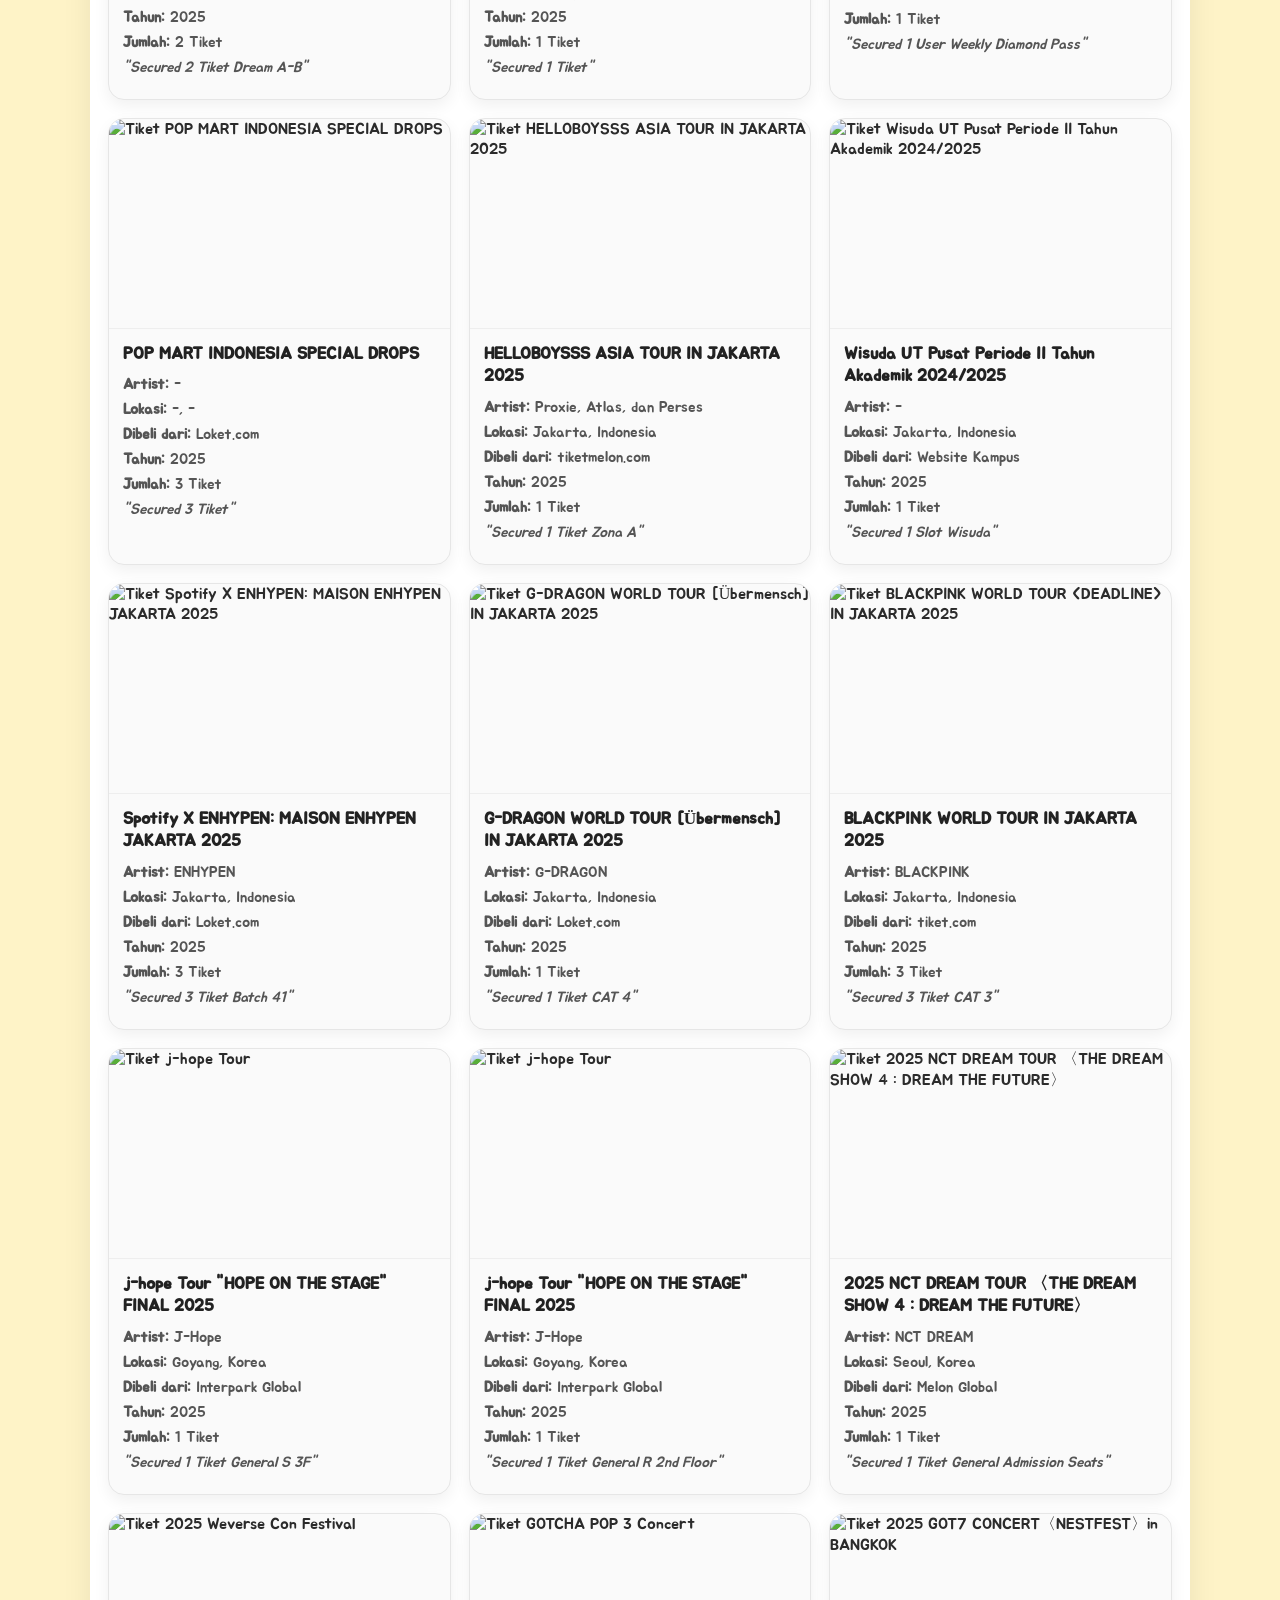
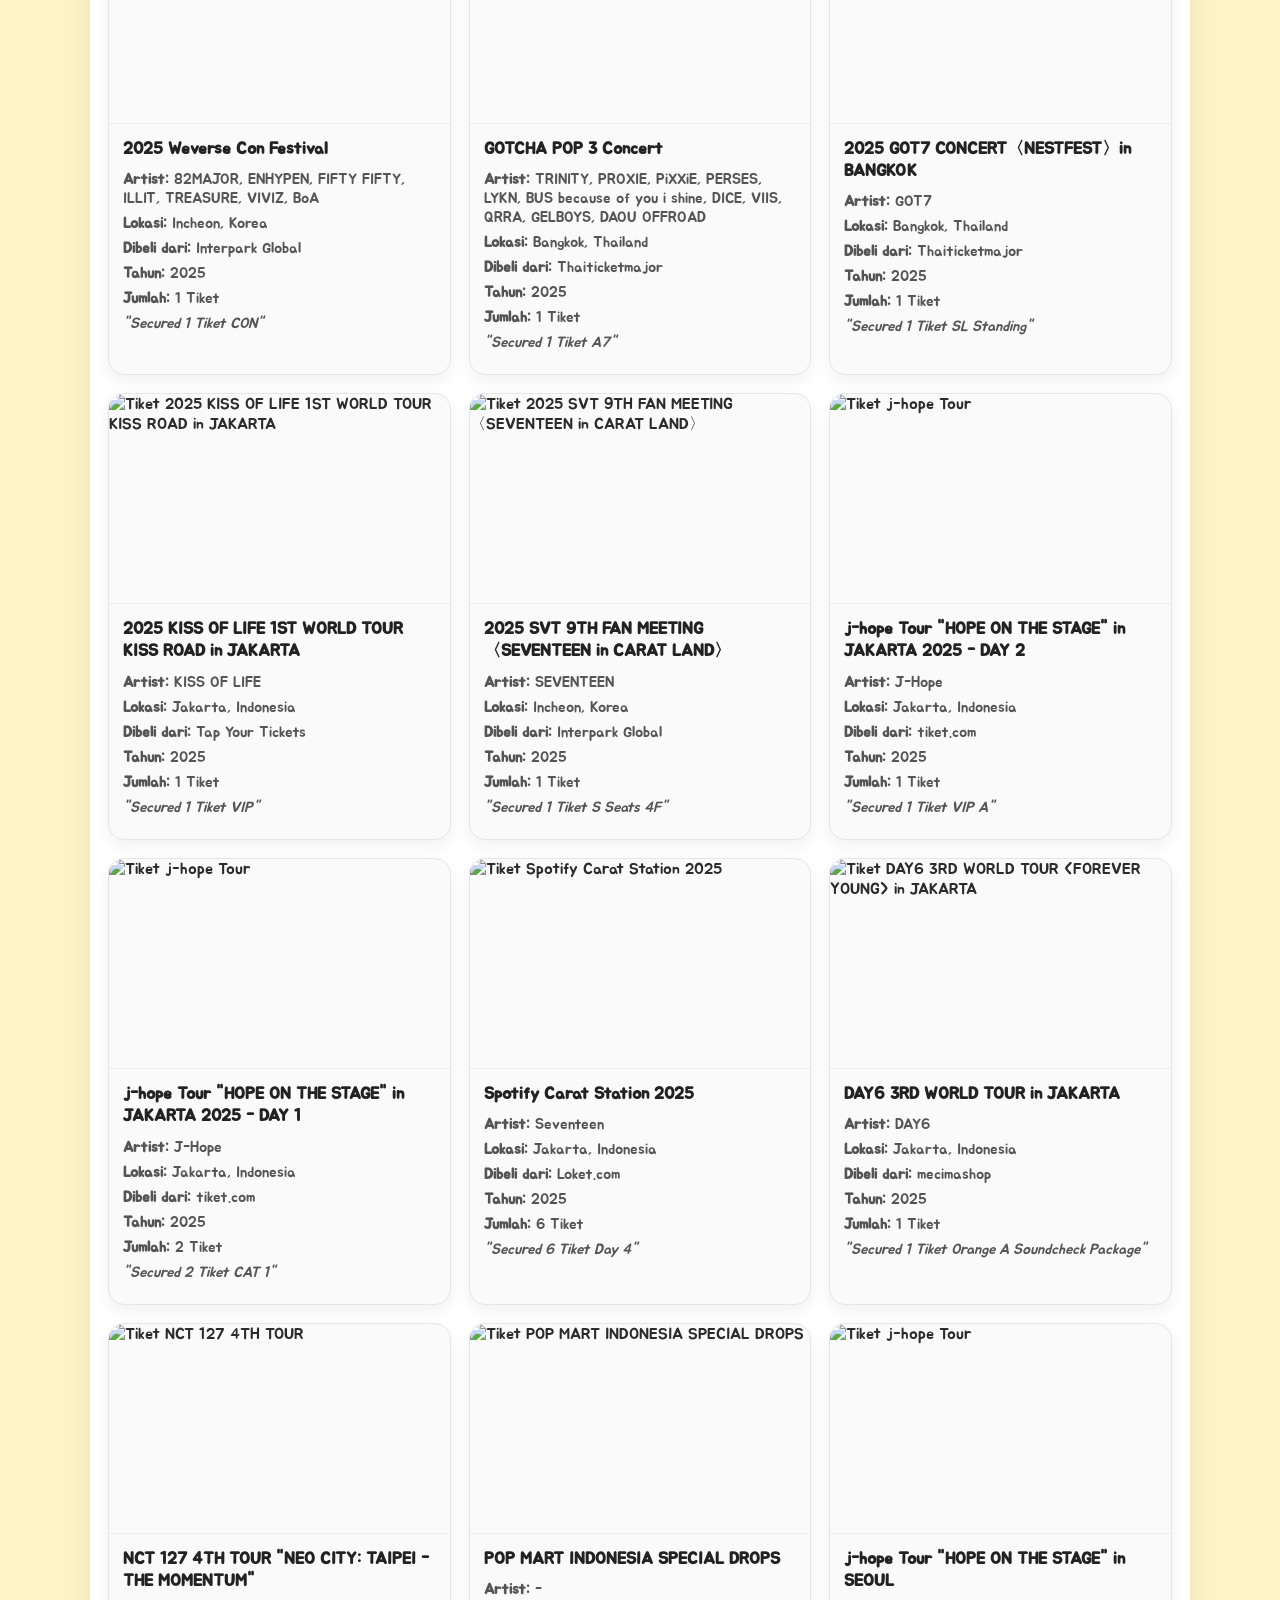
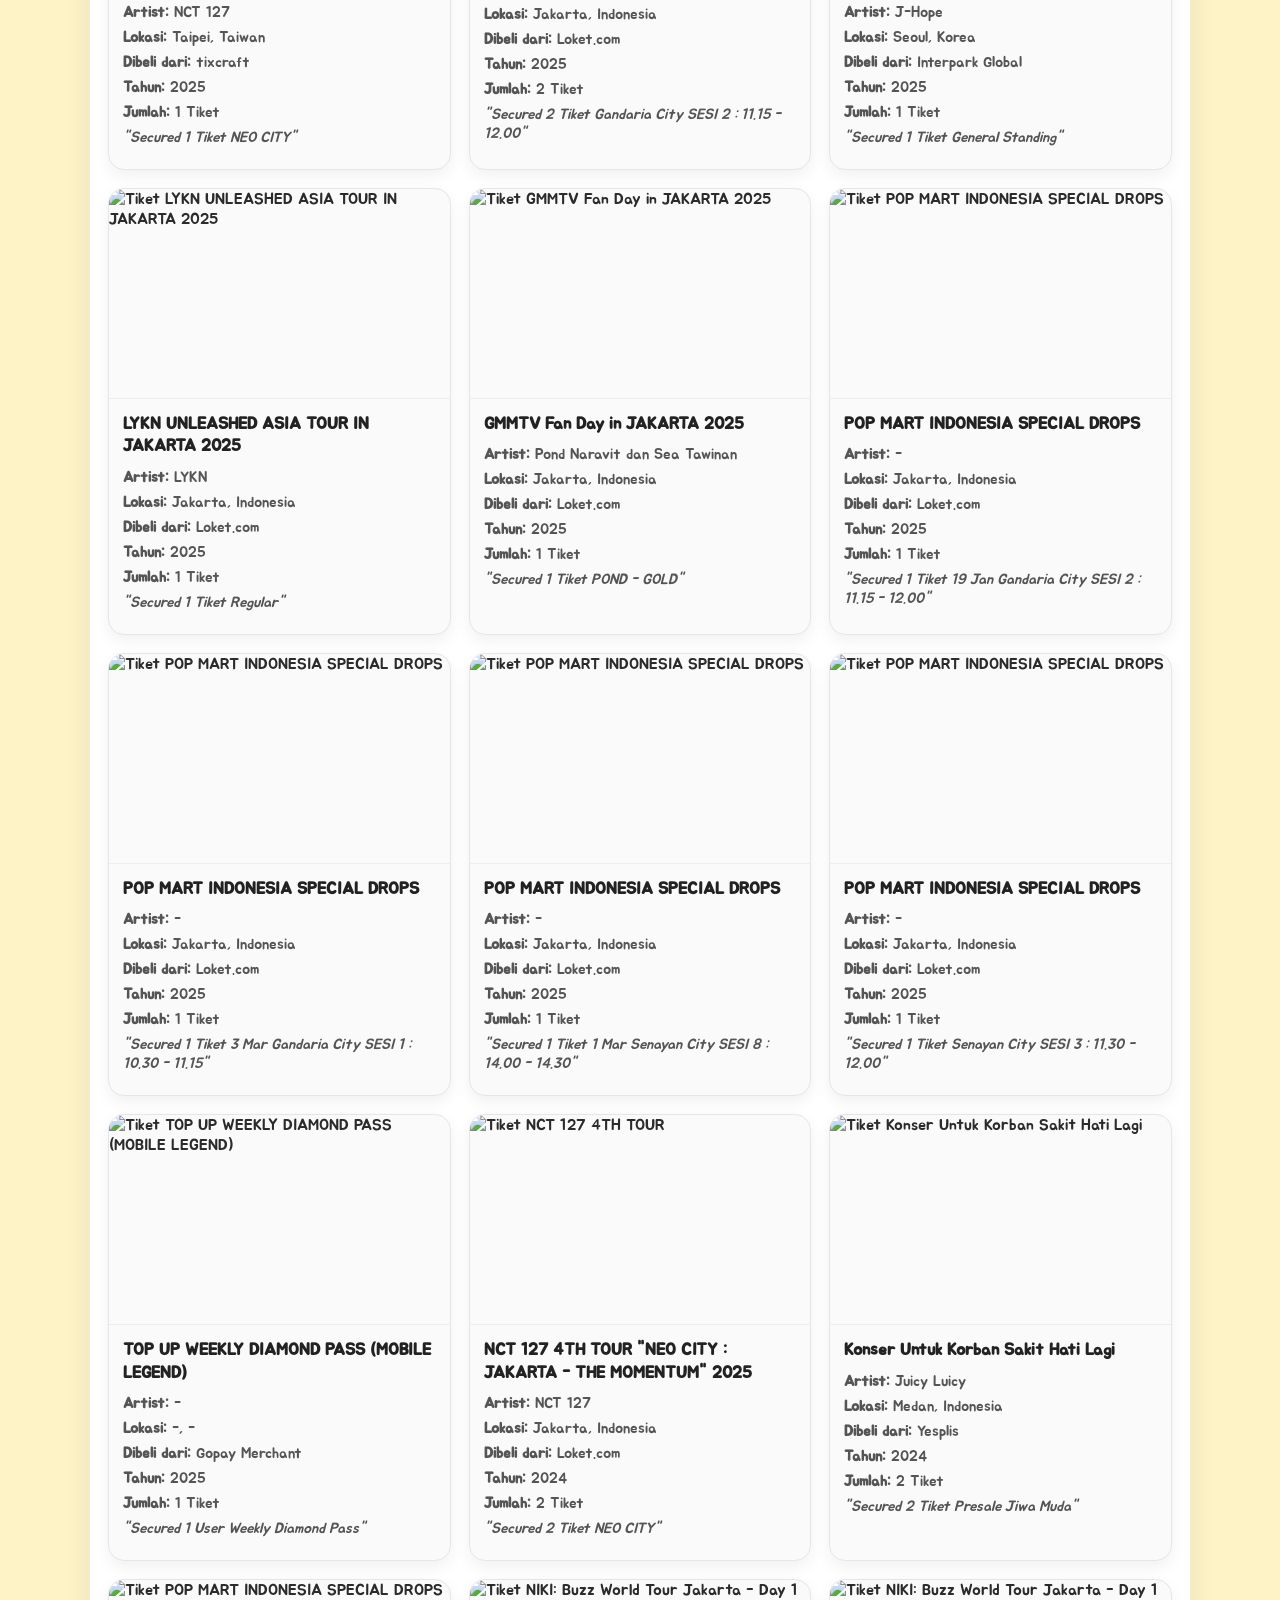
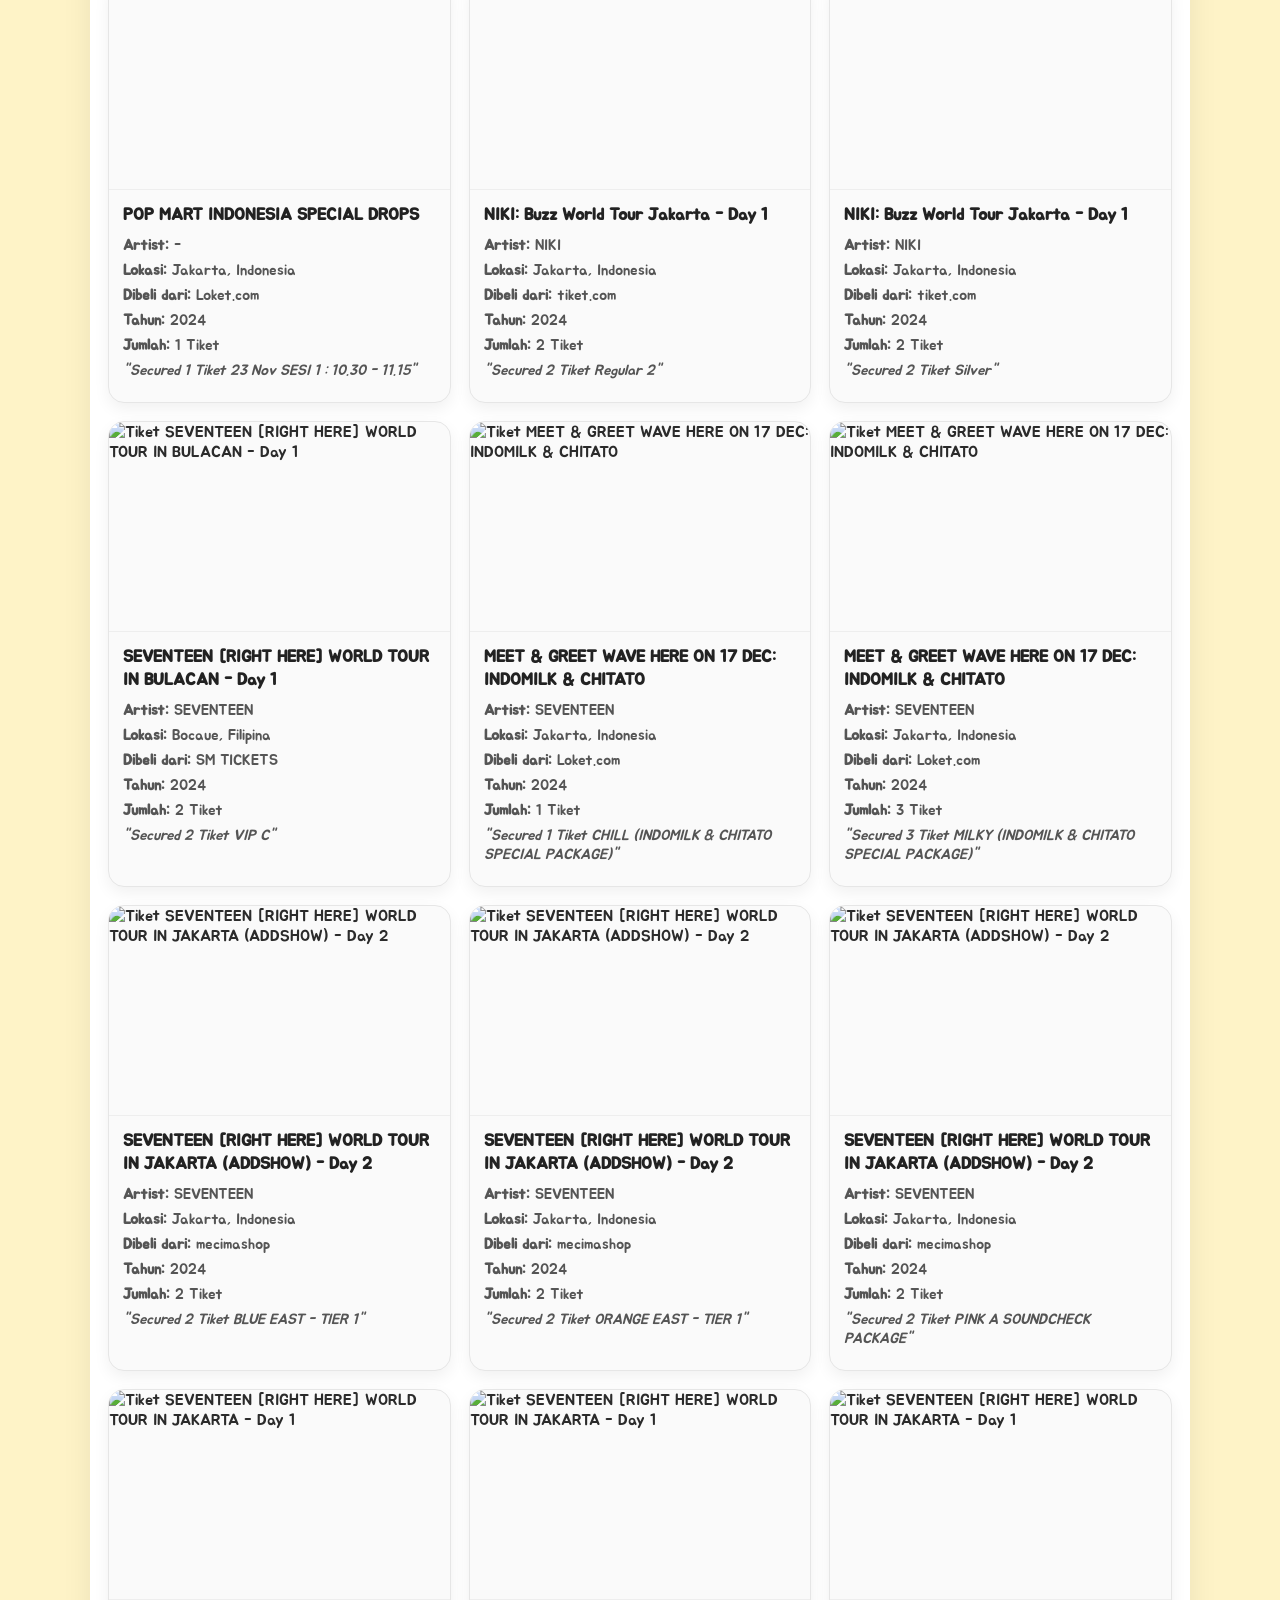
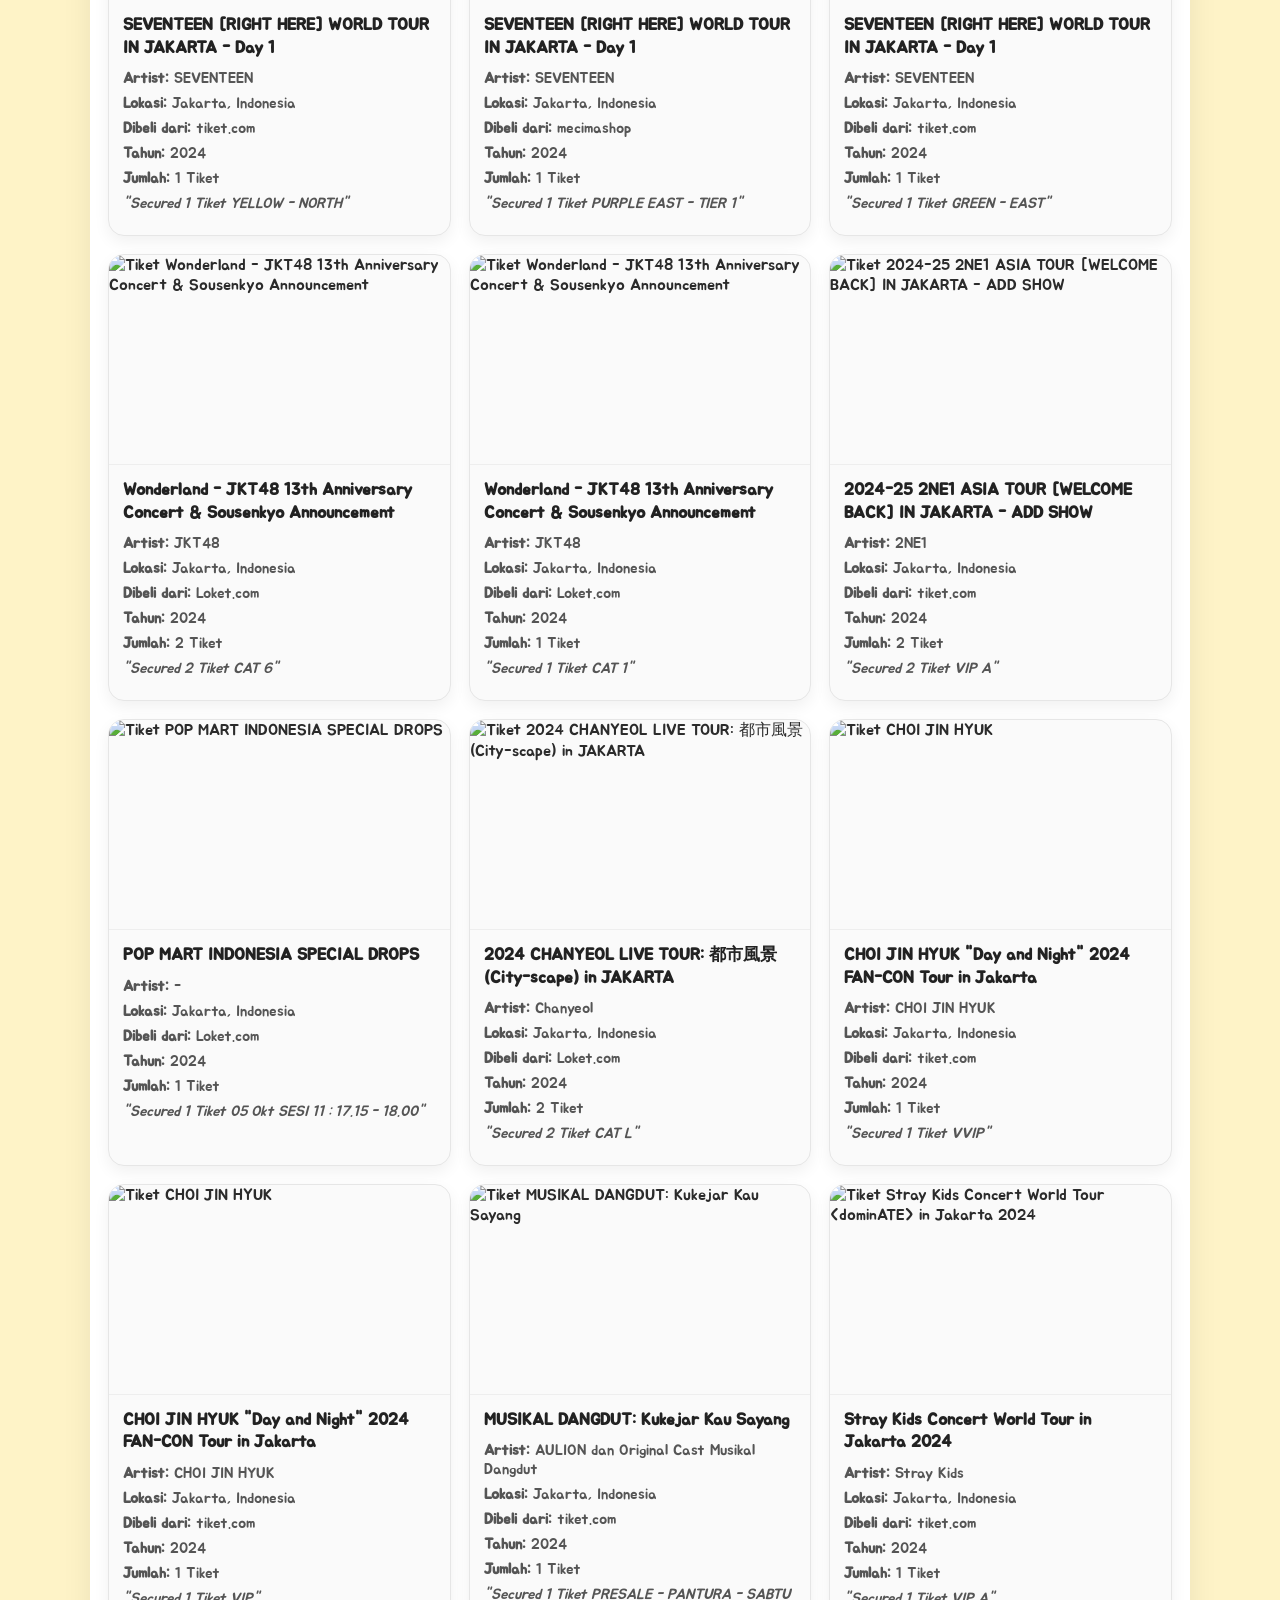
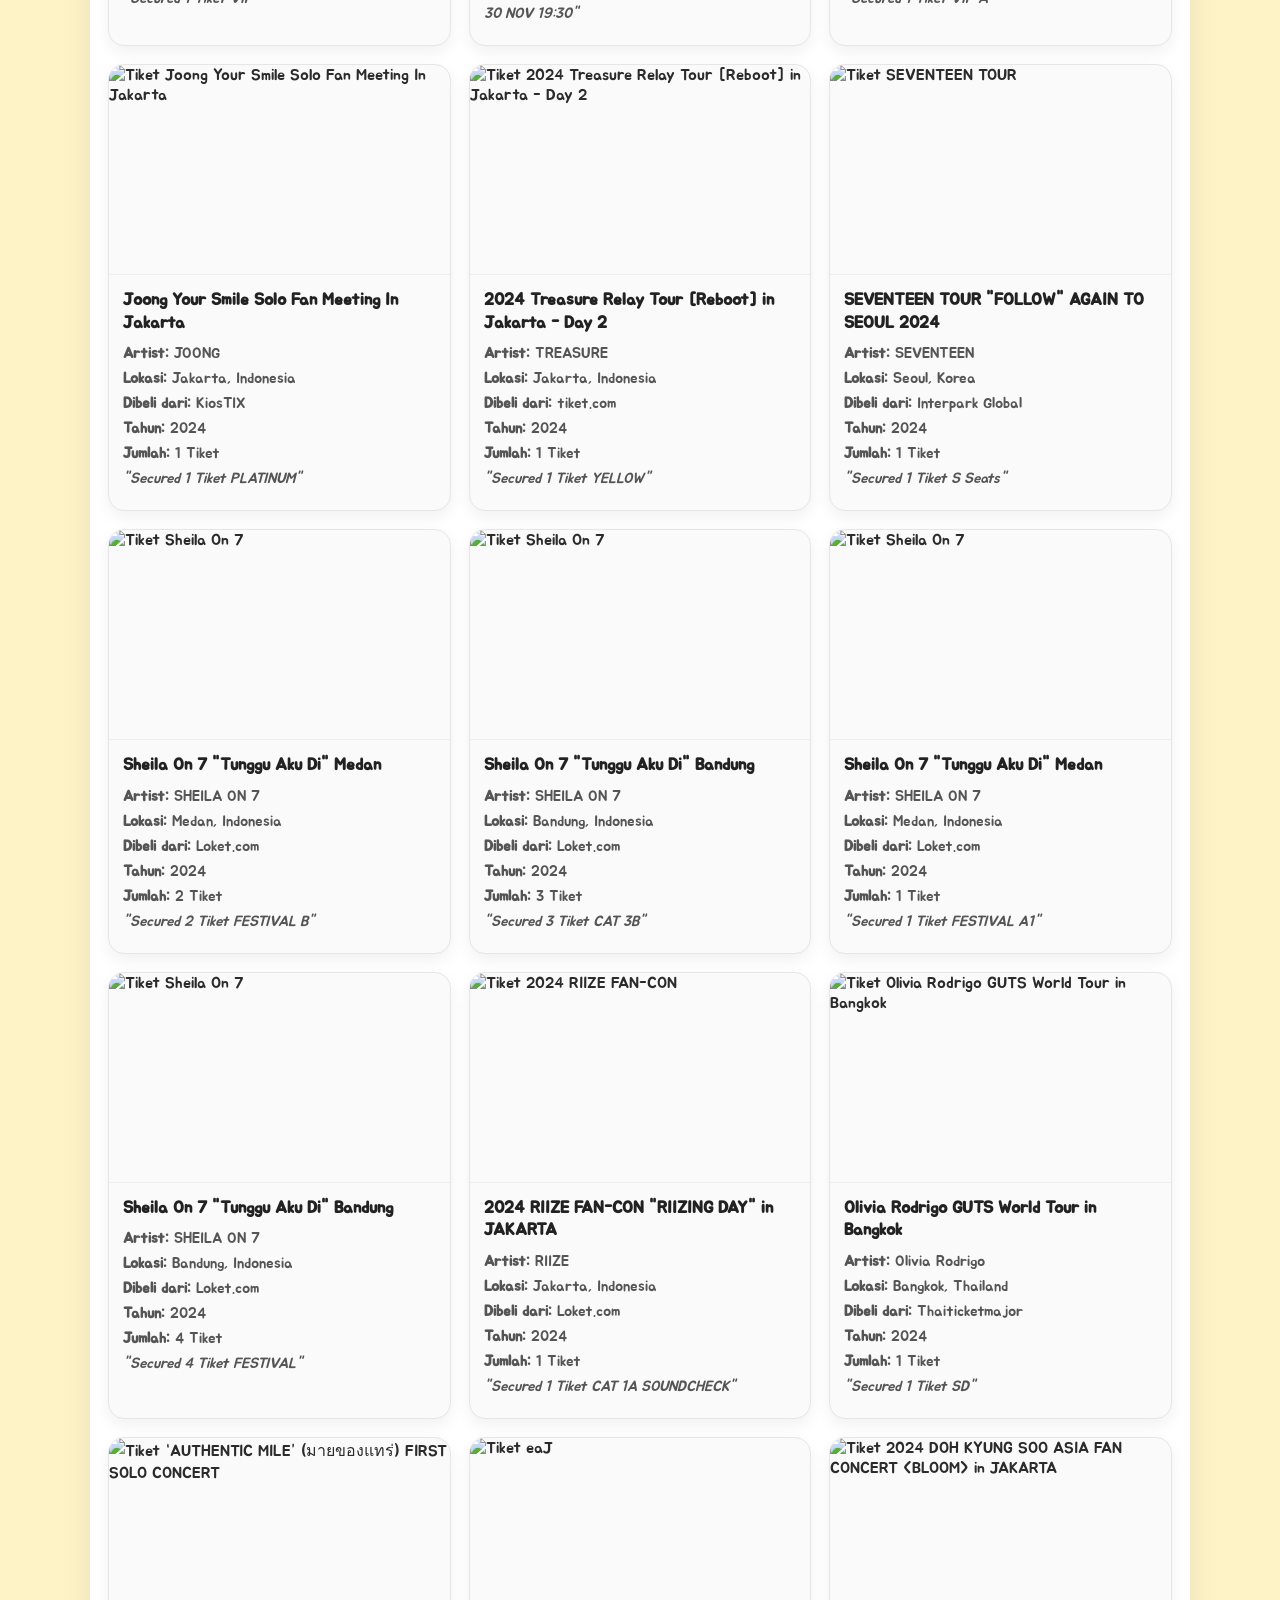
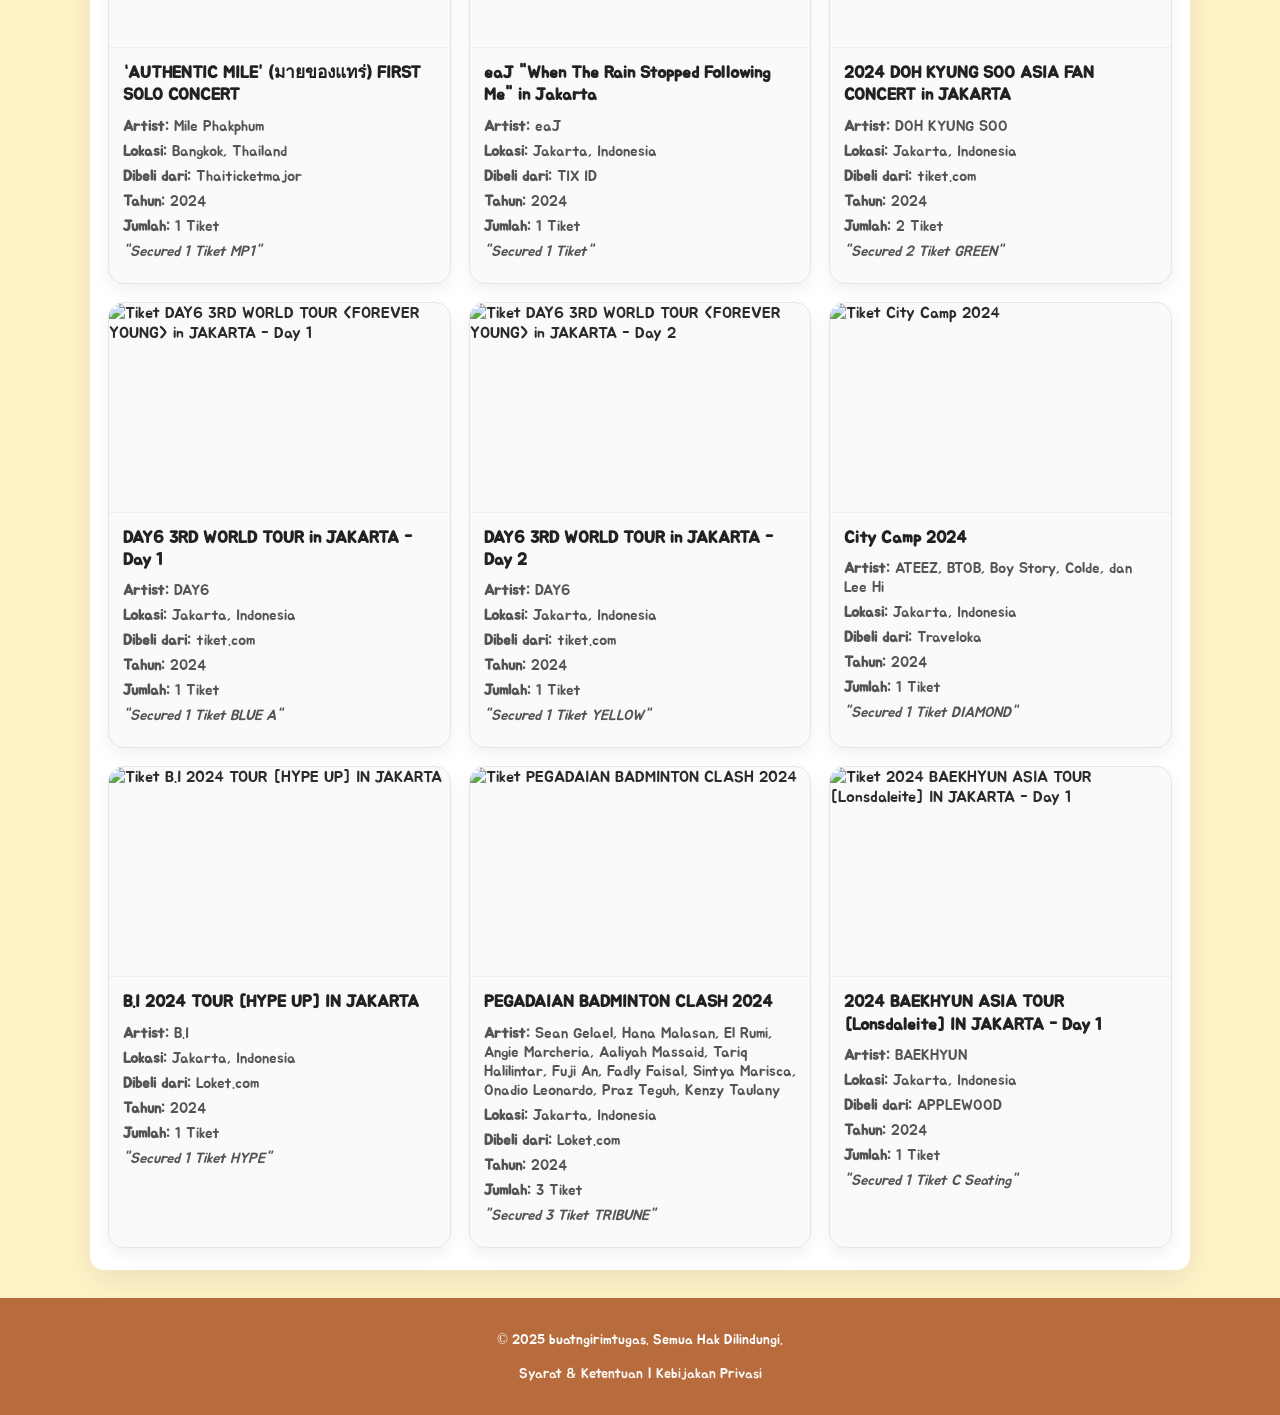
==== commit 66228d70: "index.html" ====
--- a/index.html
+++ b/index.html
@@ -80,8 +80,6 @@
             <button class="btn-secondary" type="button" onclick="resetFilters()">Reset Filter</button>
             </div>
             
-            <button onclick="applyFilters()">Filter</button>
-            <button onclick="resetFilters()">Reset Filter</button>
         </div>
 
         <div class="ticket-count">
@@ -1124,3 +1122,4 @@
 </html>
 
 
+
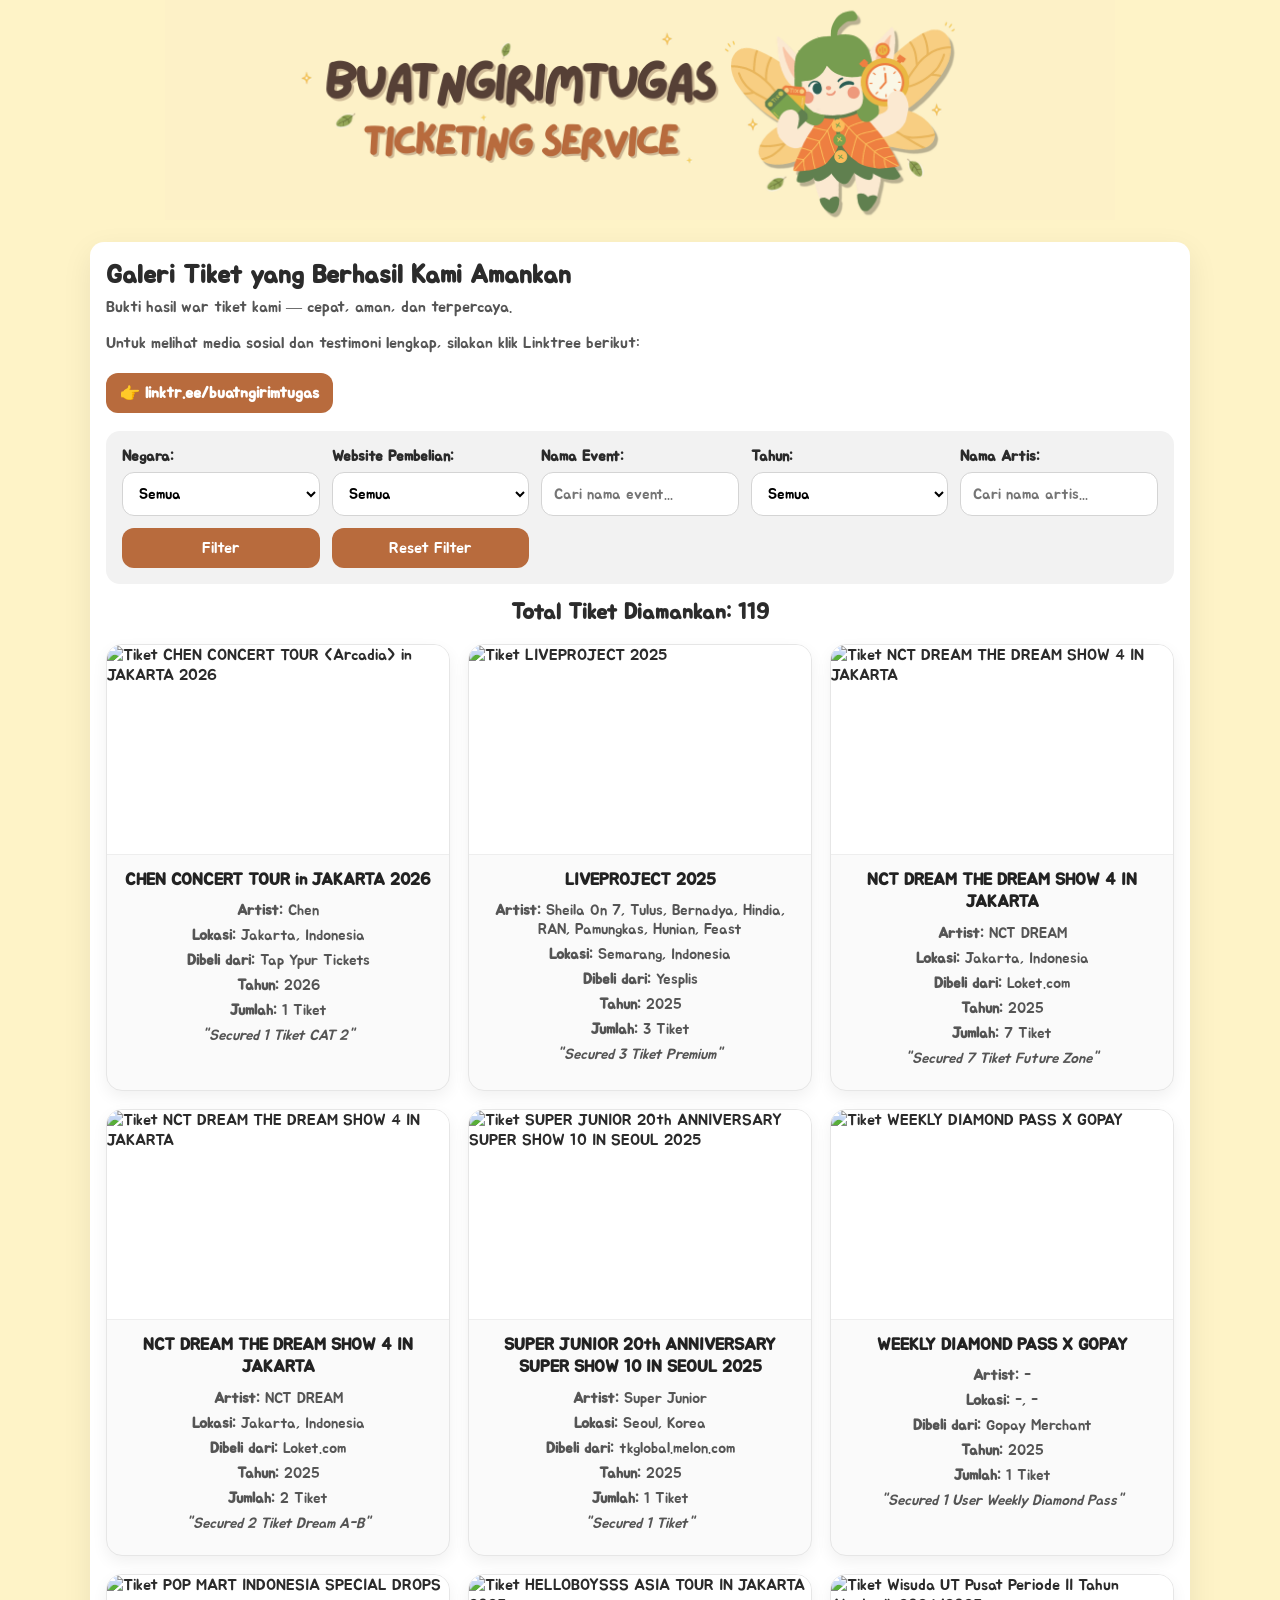
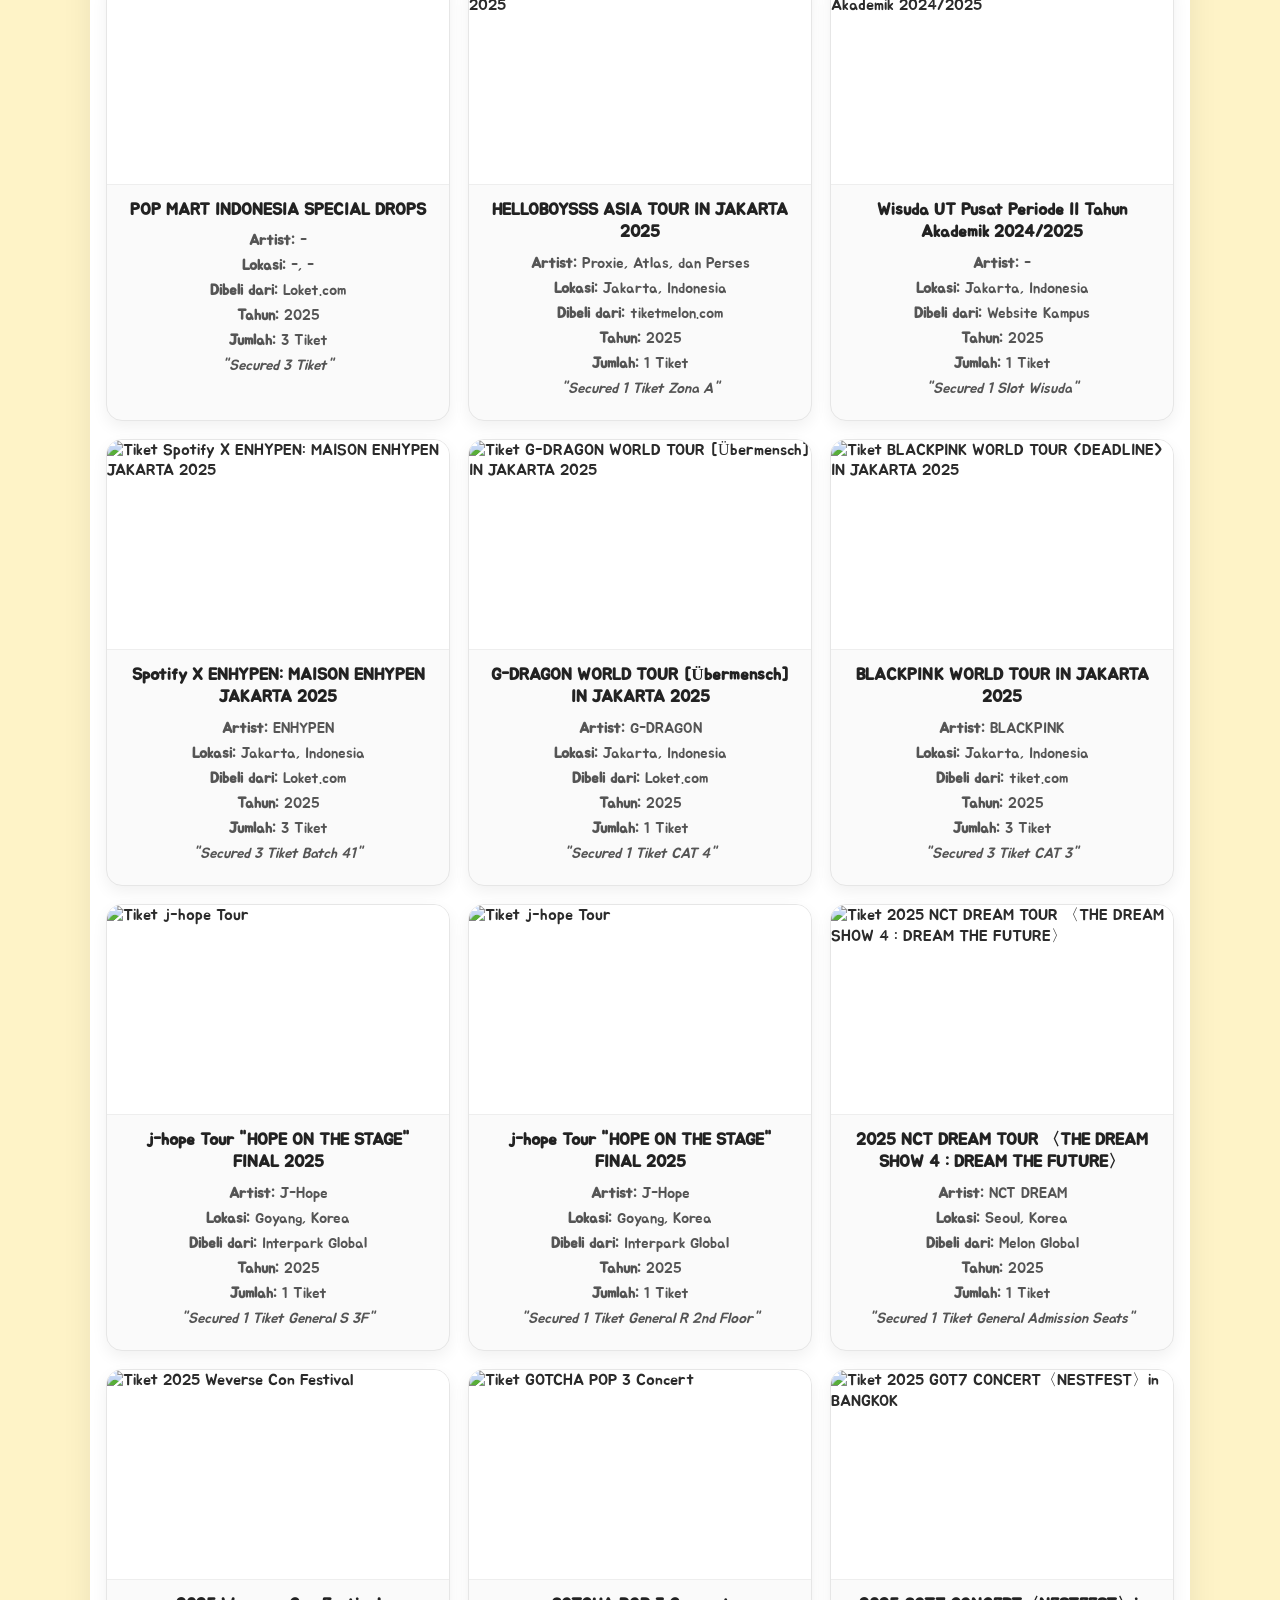
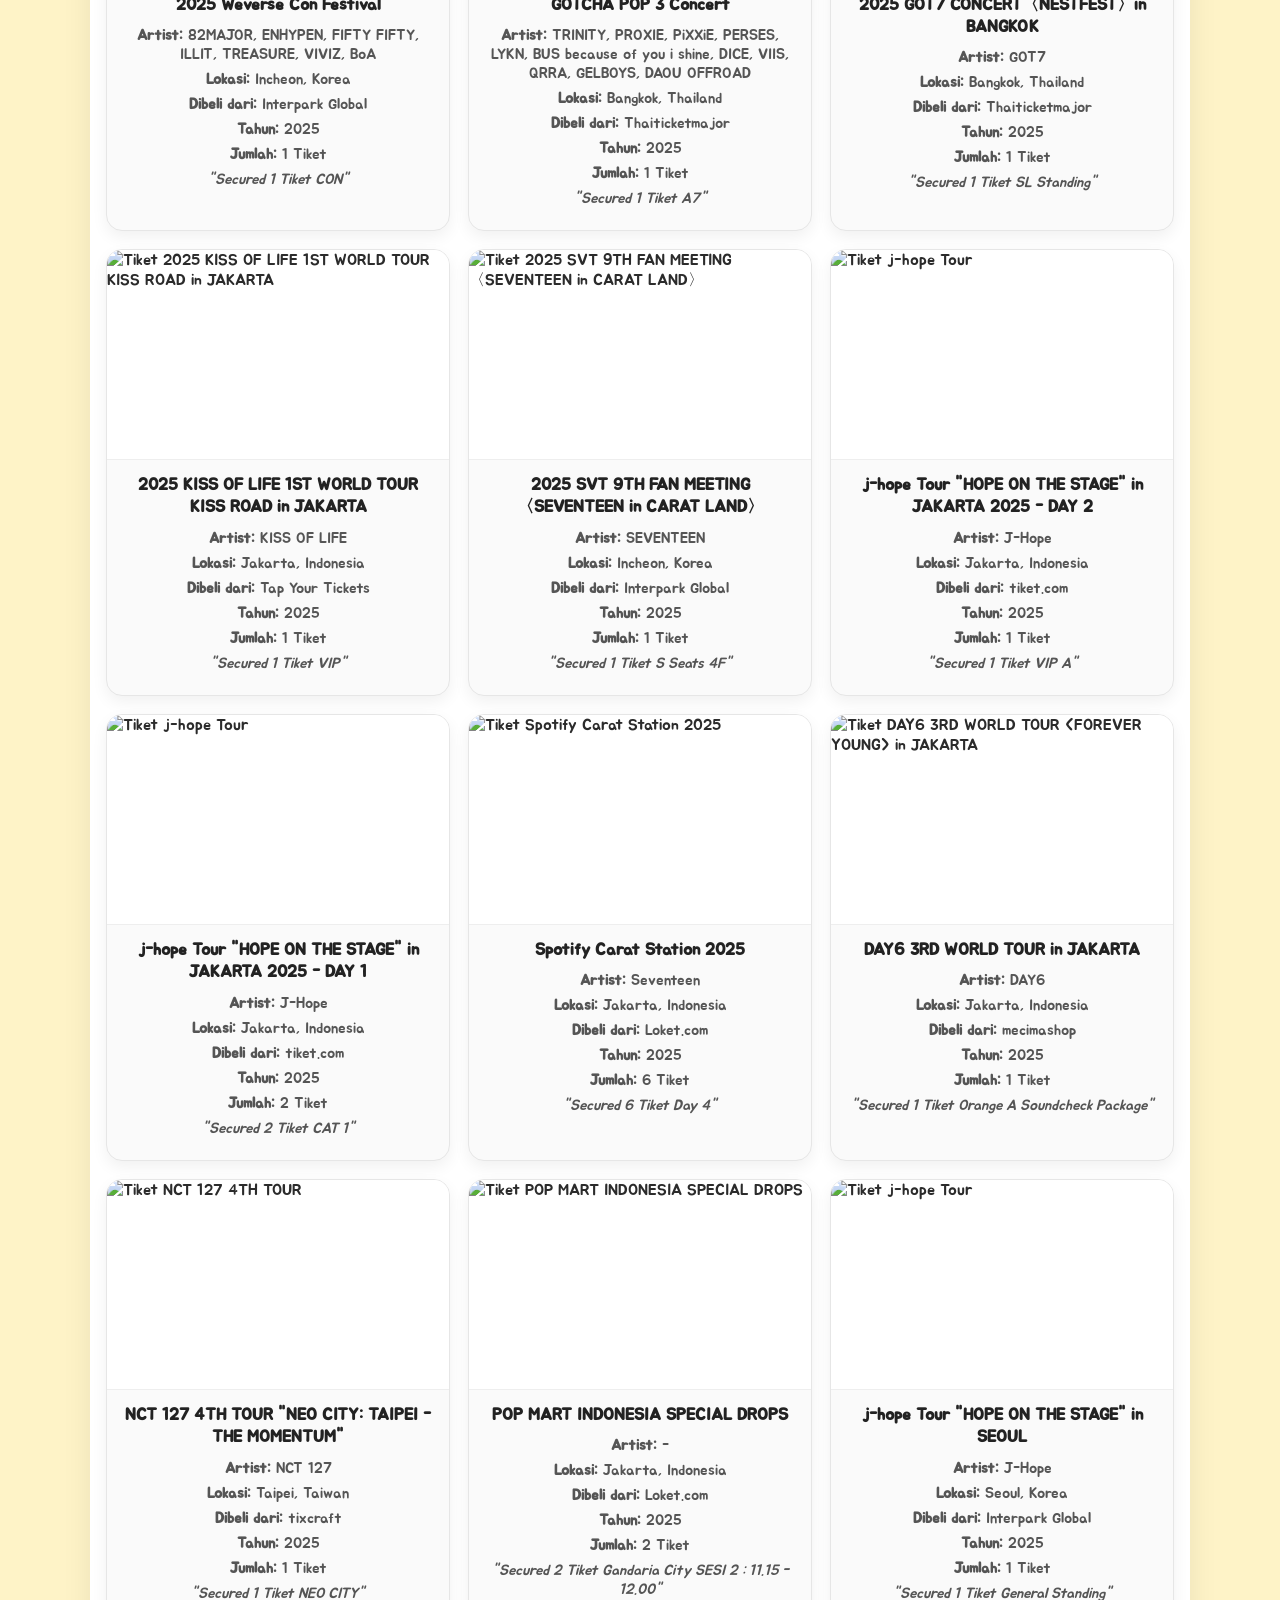
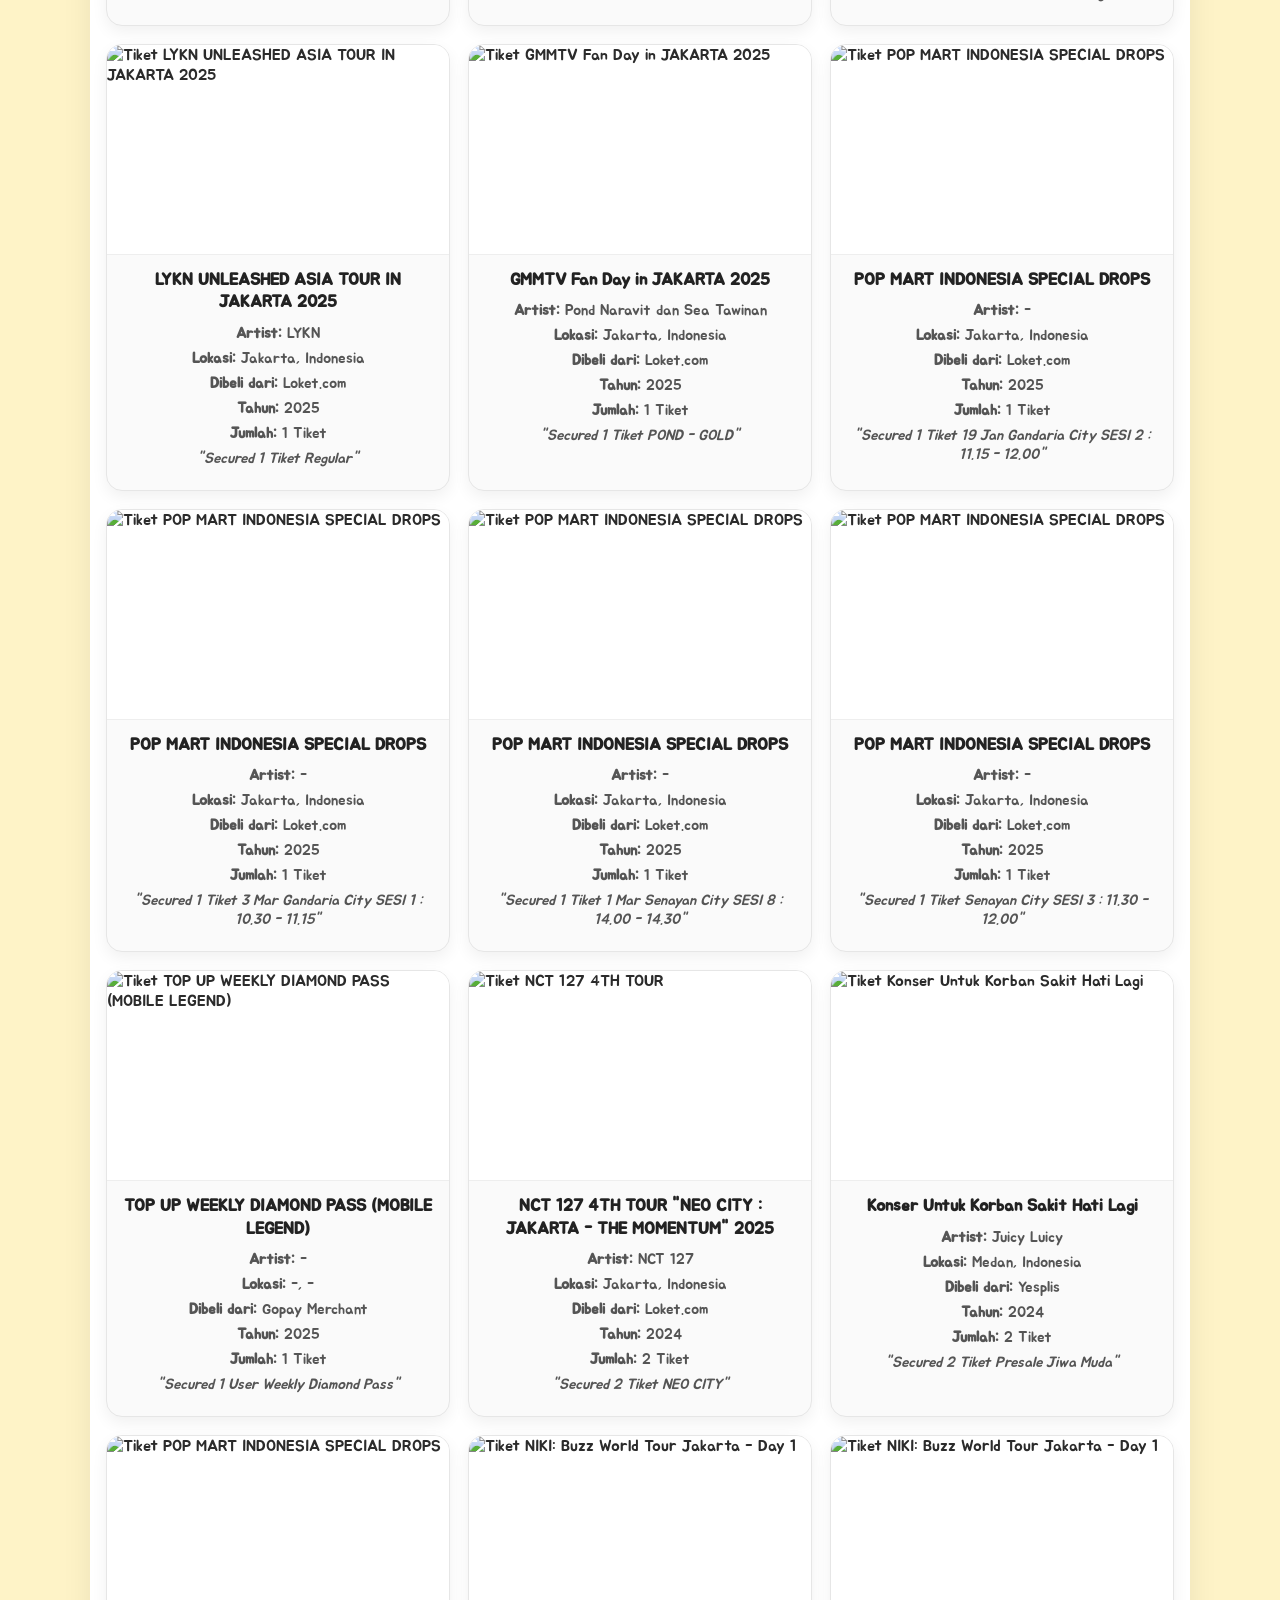
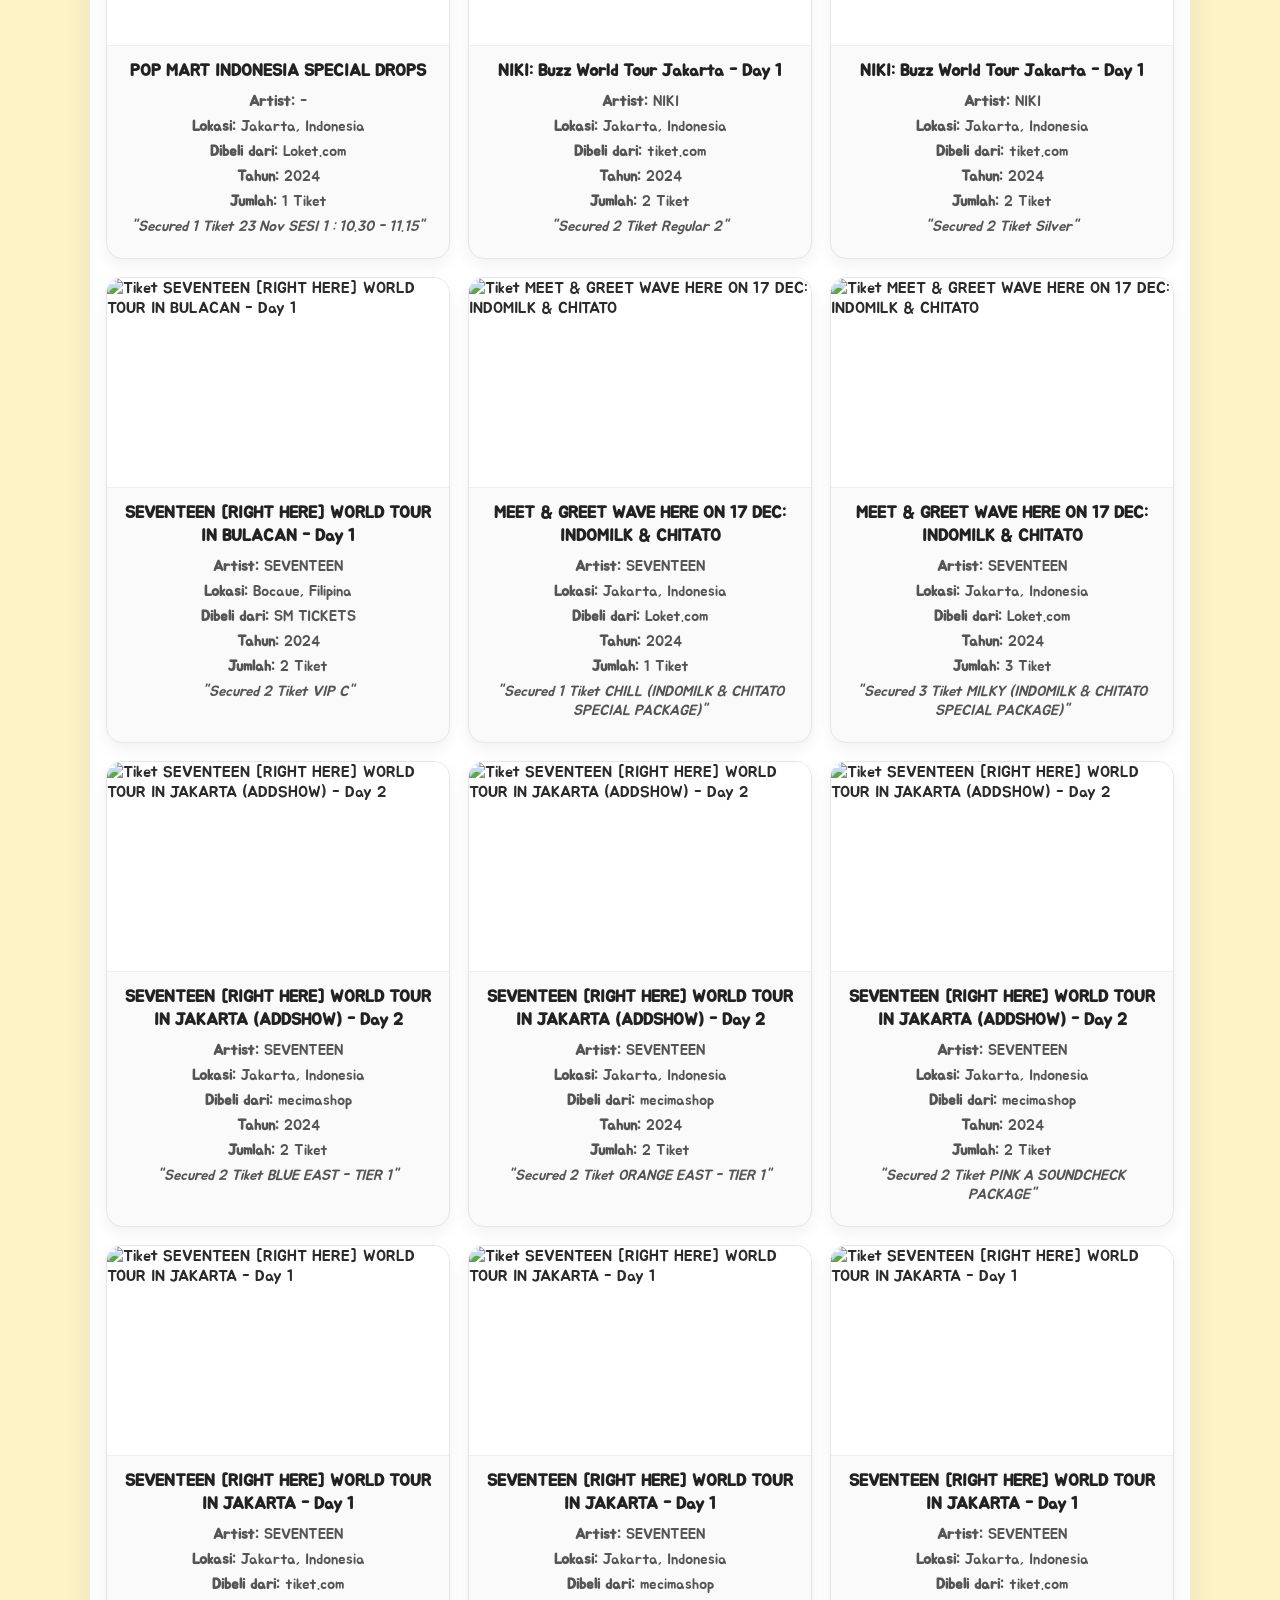
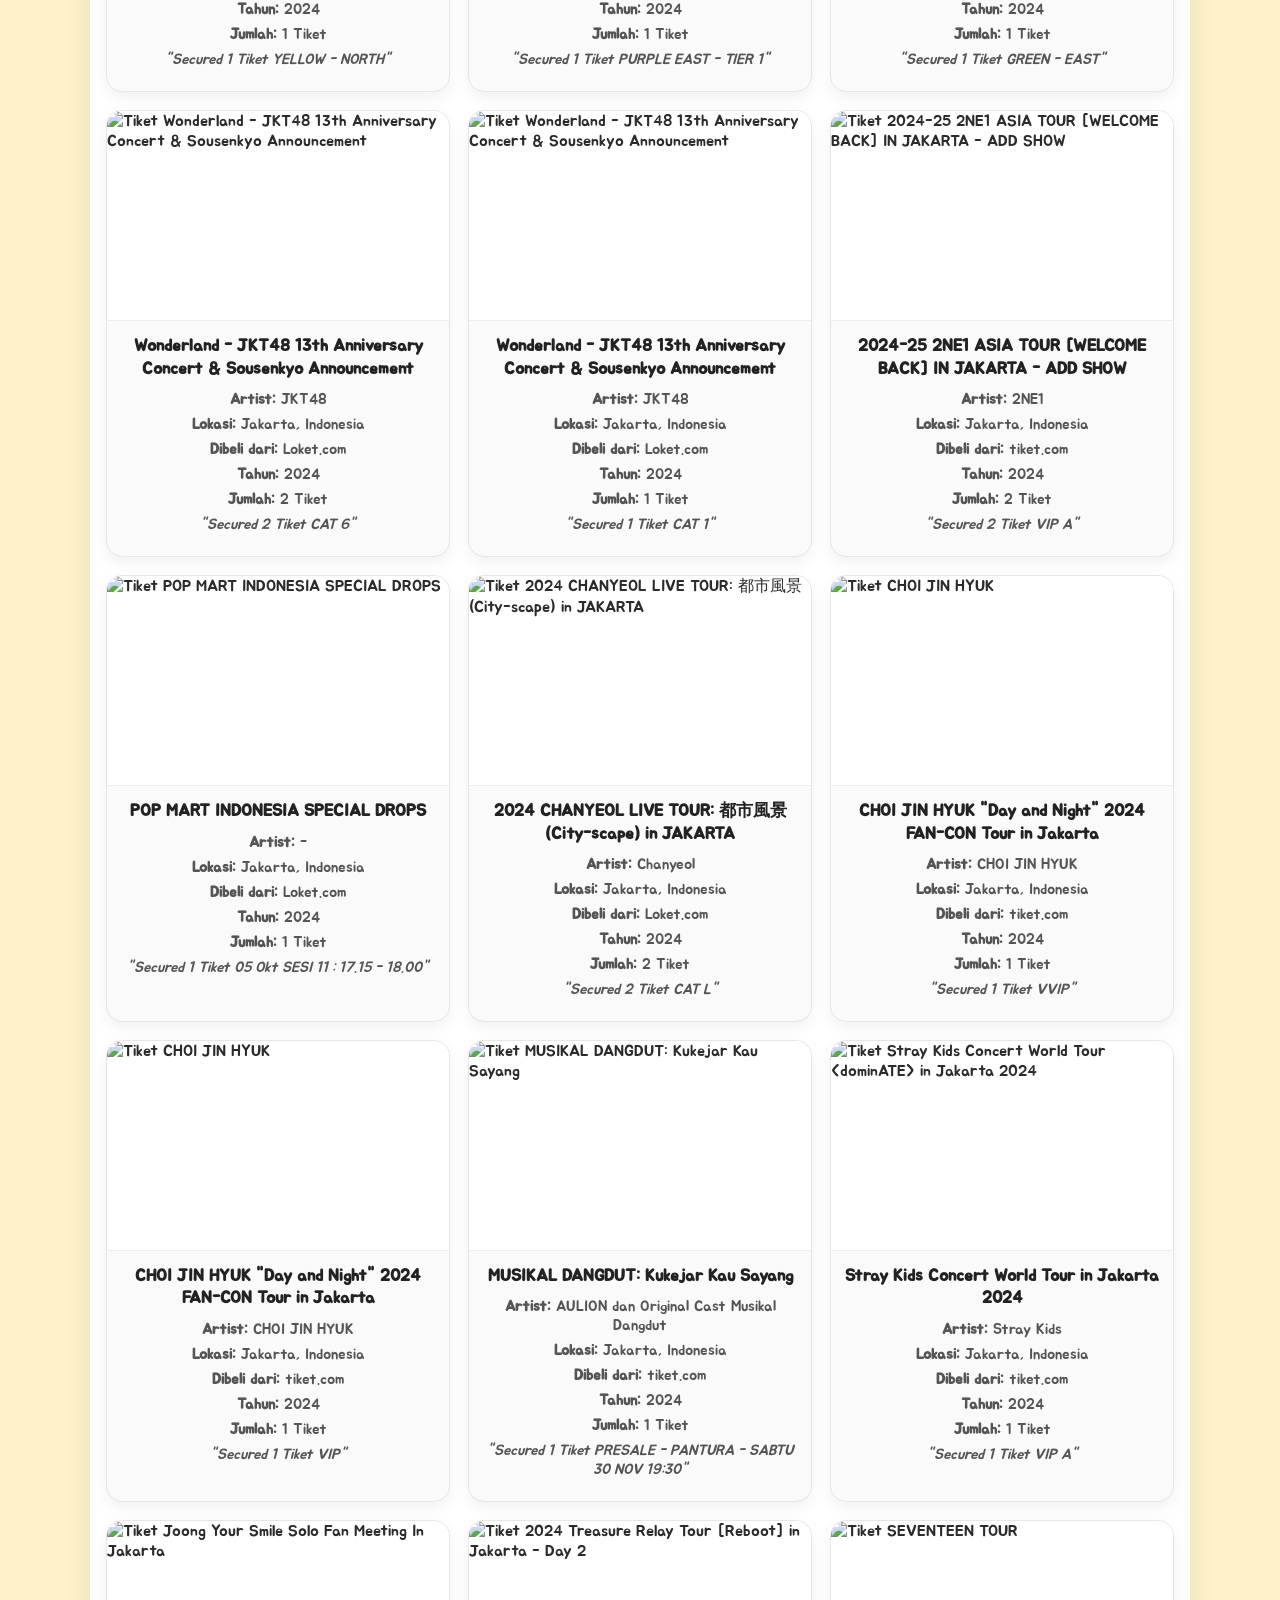
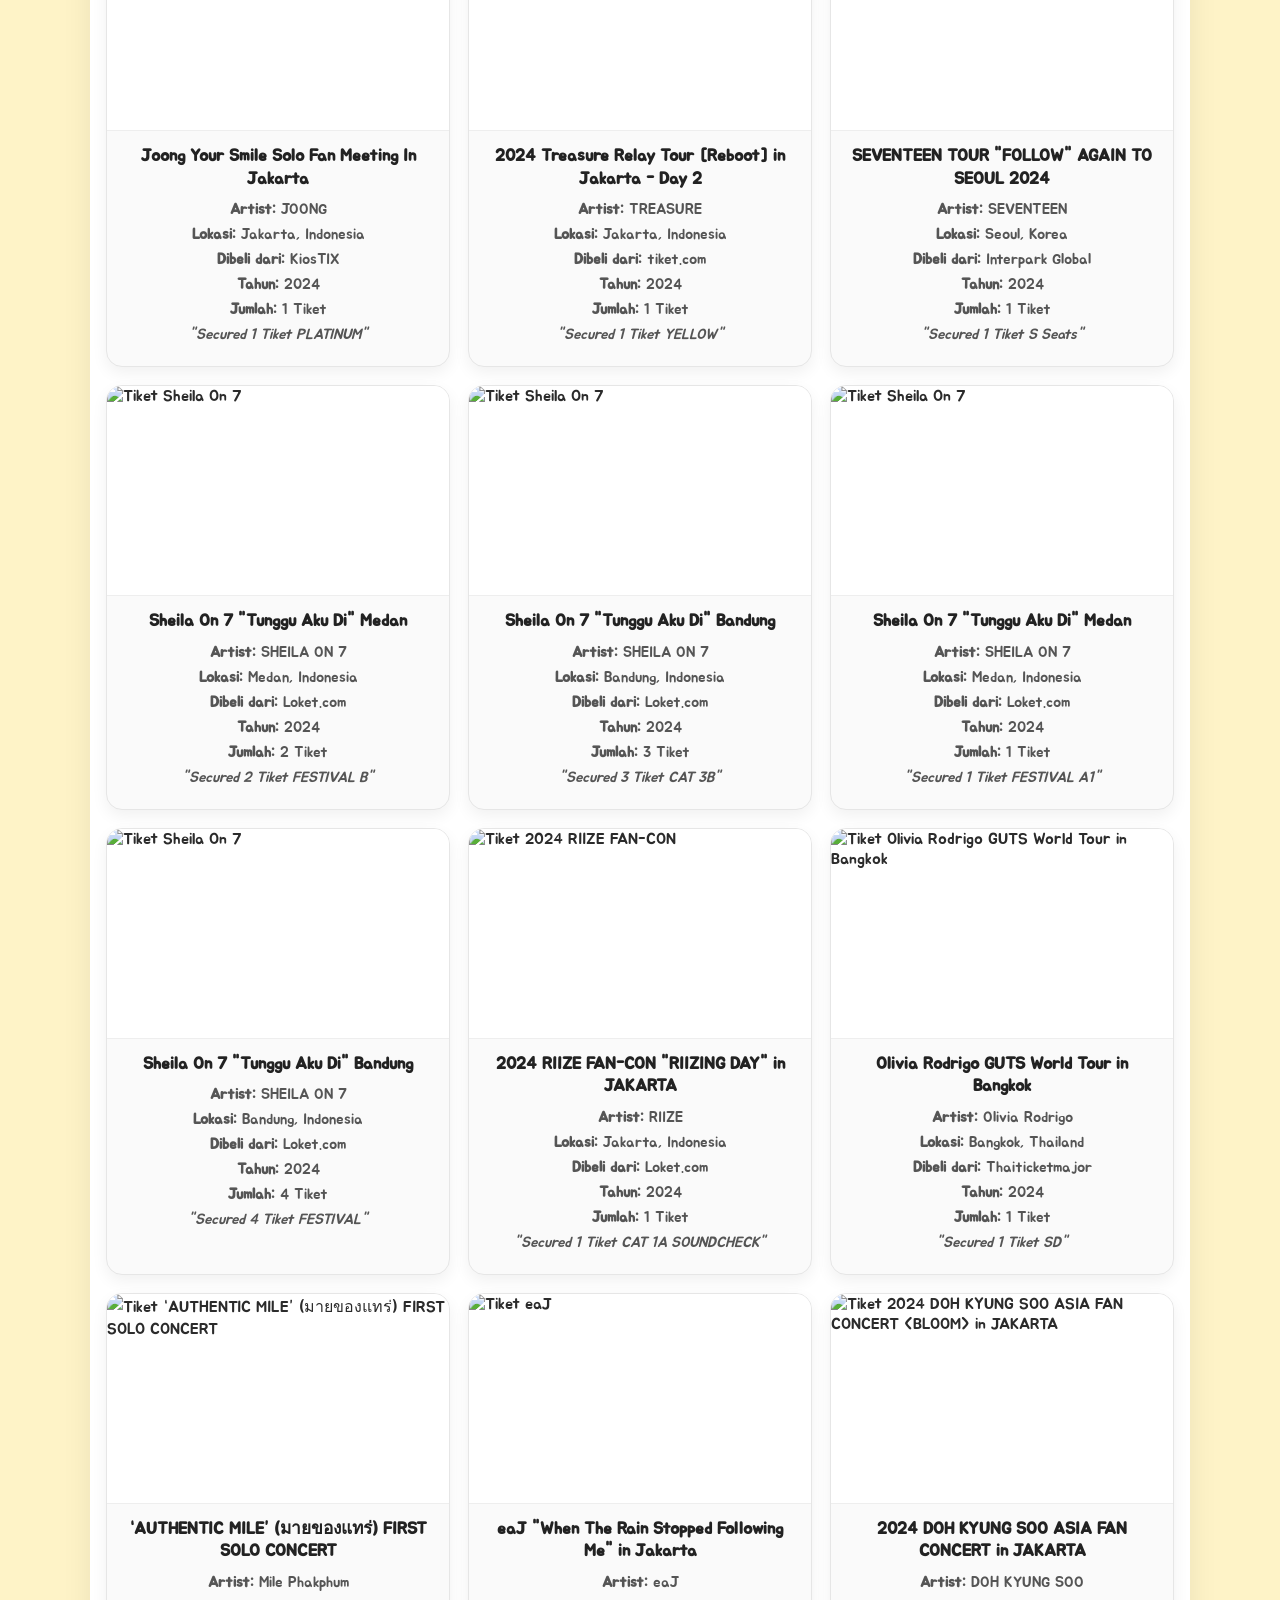
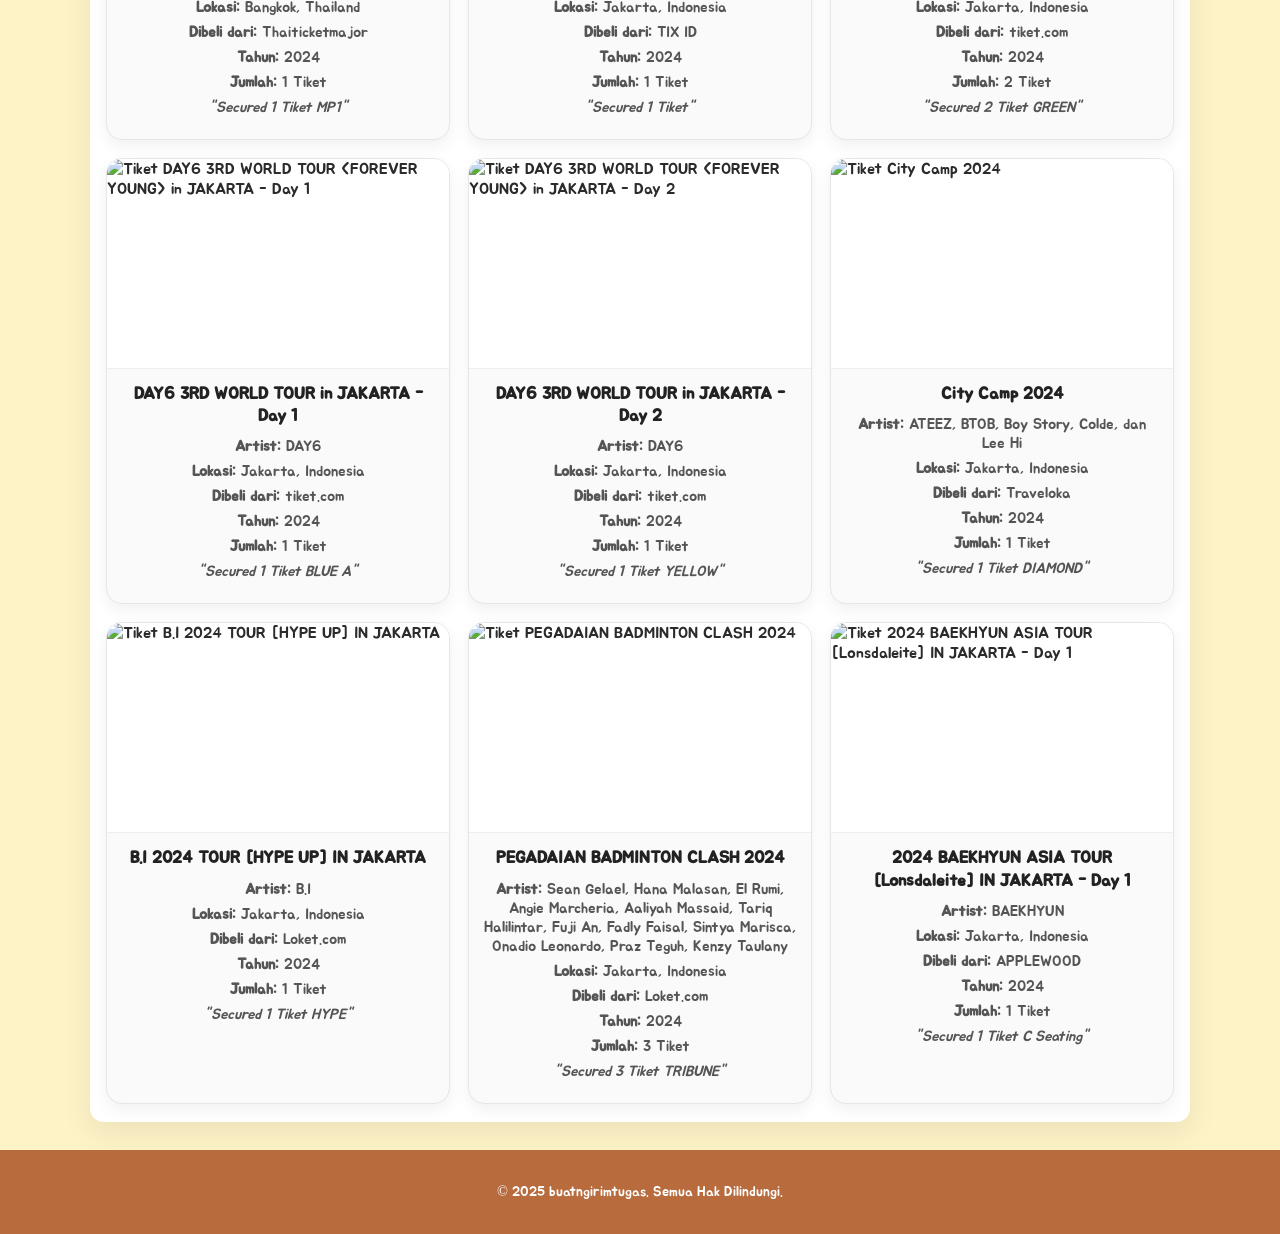
==== commit c8e81b2f: "index.html" ====
--- a/index.html
+++ b/index.html
@@ -96,7 +96,6 @@
     <footer>
         <div class="container">
             <p>&copy; 2025 buatngirimtugas. Semua Hak Dilindungi.</p>
-            <p><a href="terms-conditions.html">Syarat & Ketentuan</a> | <a href="privacy-policy.html">Kebijakan Privasi</a></p>
         </div>
     </footer>
 
@@ -1123,3 +1122,4 @@
 
 
 
+
--- a/style.css
+++ b/style.css
@@ -21,6 +21,9 @@
 /* =========================
    HEADER
 ========================= */
+/* =========================
+   HEADER
+========================= */
 header {
   position: relative;
   color: #fff;
@@ -31,11 +34,35 @@
   background-position: center;
   background-repeat: no-repeat;
 
-  min-height: clamp(180px, 30vw, 420px);
+  min-height: clamp(120px, 16vw, 230px);
 
   display: flex;
   align-items: center;
 }
+
+
+/* Laptop / Desktop */
+@media (min-width: 900px) {
+  header {
+    background-size: 950px auto;
+  }
+}
+
+/* HP kecil */
+@media (max-width: 520px) {
+  header {
+    min-height: 180px;
+    background-size: center top;
+  }
+}
+
+/* Desktop besar */
+@media (min-width: 1024px) {
+  header {
+    min-height: 220px;
+  }
+}
+
 
 
 header .container {
@@ -126,13 +153,18 @@
     padding: 16px;
     gap: 12px;
   }
-
-  .section-box {
+}
+
+   @media (max-width: 520px) {
+  header {
+    min-height: 140px;
+    background-position: center;
+  }
+}
+
+     .section-box {
     padding: 18px 16px;
   }
-}
-
-
 
 .filter-item {
   display: flex;
@@ -226,6 +258,7 @@
   overflow: hidden;
   box-shadow: 0 6px 16px rgba(0,0,0,0.06);
   transition: transform 0.2s ease, box-shadow 0.2s ease;
+  object-fit: contain;
 }
 
 .ticket-item:hover {
@@ -236,13 +269,16 @@
 .ticket-item img {
   width: 100%;
   height: 210px;
-  object-fit: cover;
+  object-fit: contain;
+  background: white;
   display: block;
   border-bottom: 1px solid #eee;
 }
 
+
 .ticket-info {
   padding: 14px 14px 16px;
+  text-align: center;
 }
 
 .ticket-info h3 {
@@ -304,3 +340,43 @@
     font-size: 1.7rem;
   }
 }
+
+.linktree-link {
+  display: inline-block;
+  margin-top: 4px;
+  padding: 10px 14px;
+  border-radius: 12px;
+  background: #b86b3d;
+  color: white;
+  font-weight: bold;
+  text-decoration: none;
+}
+
+.linktree-link:hover {
+  background: #564036;
+}
+
+
+
+
+
+
+
+
+
+
+
+
+
+
+
+
+
+
+
+
+
+
+
+
+
